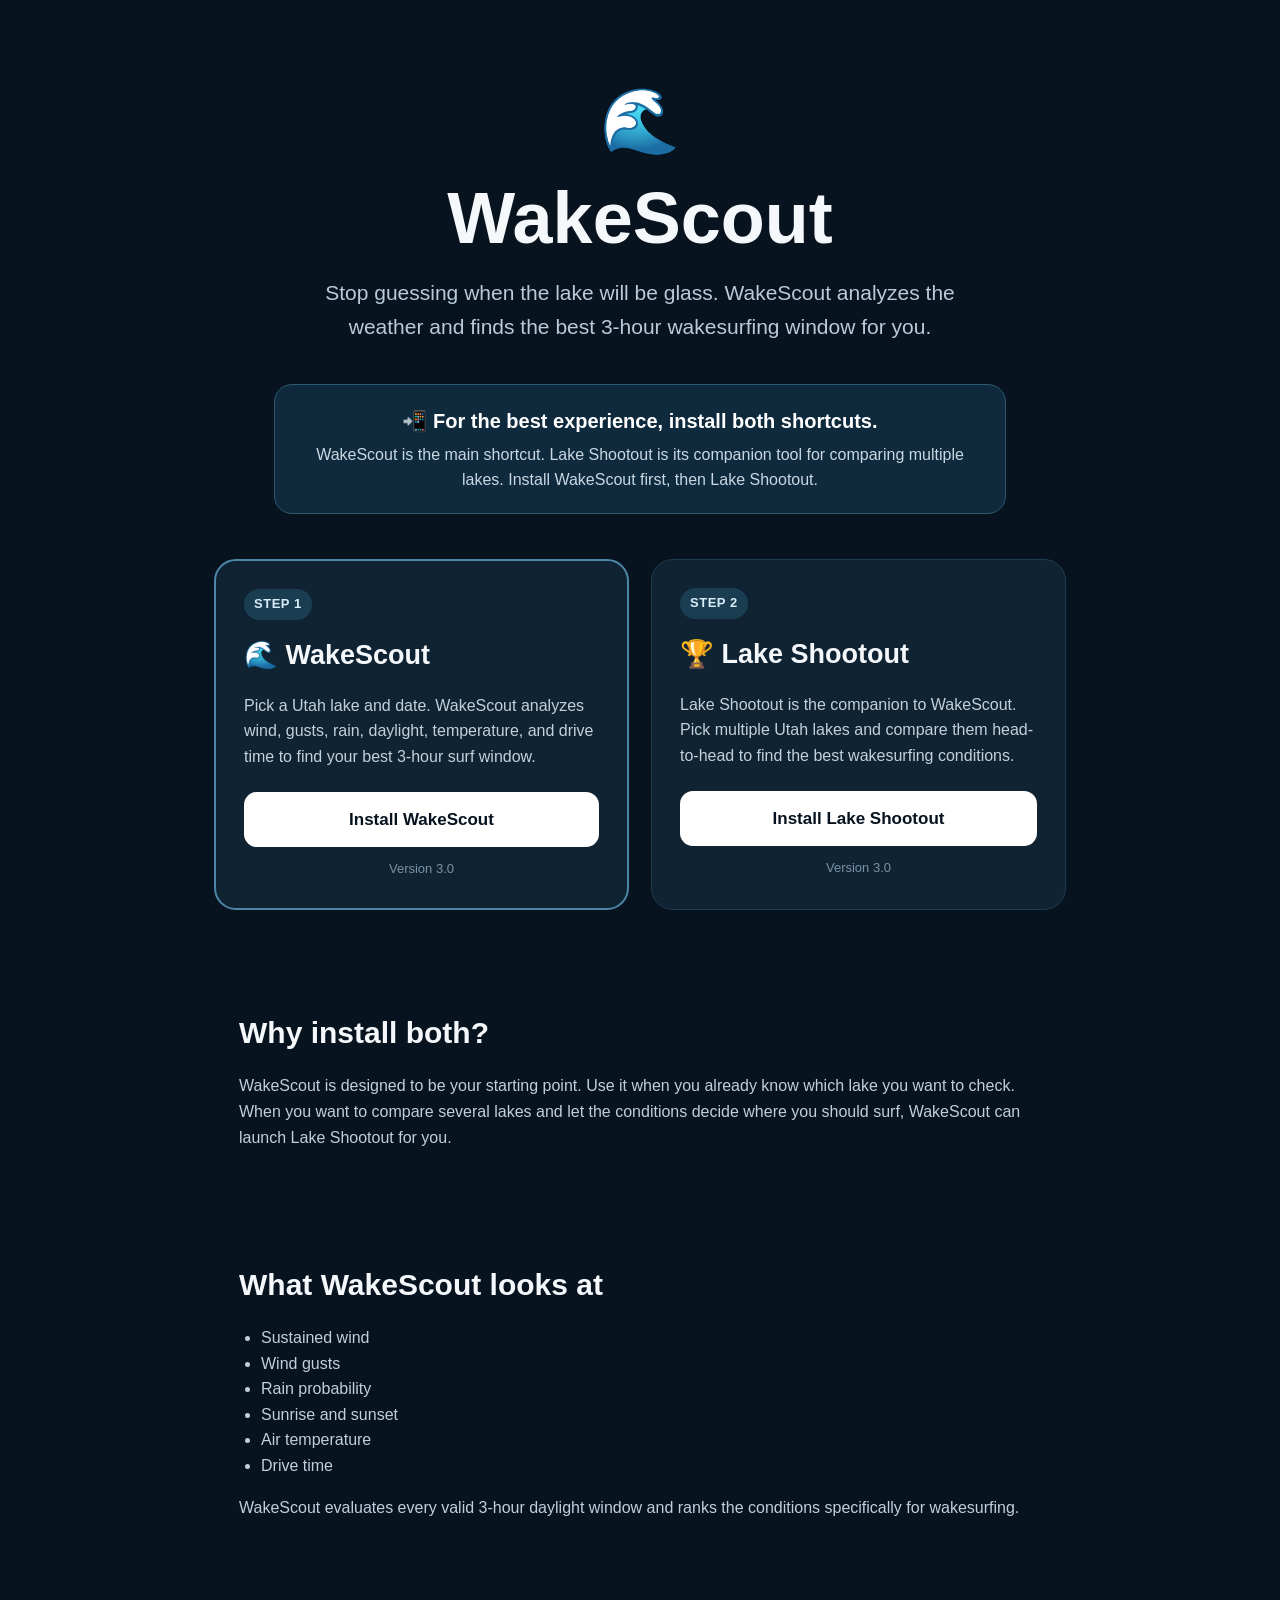
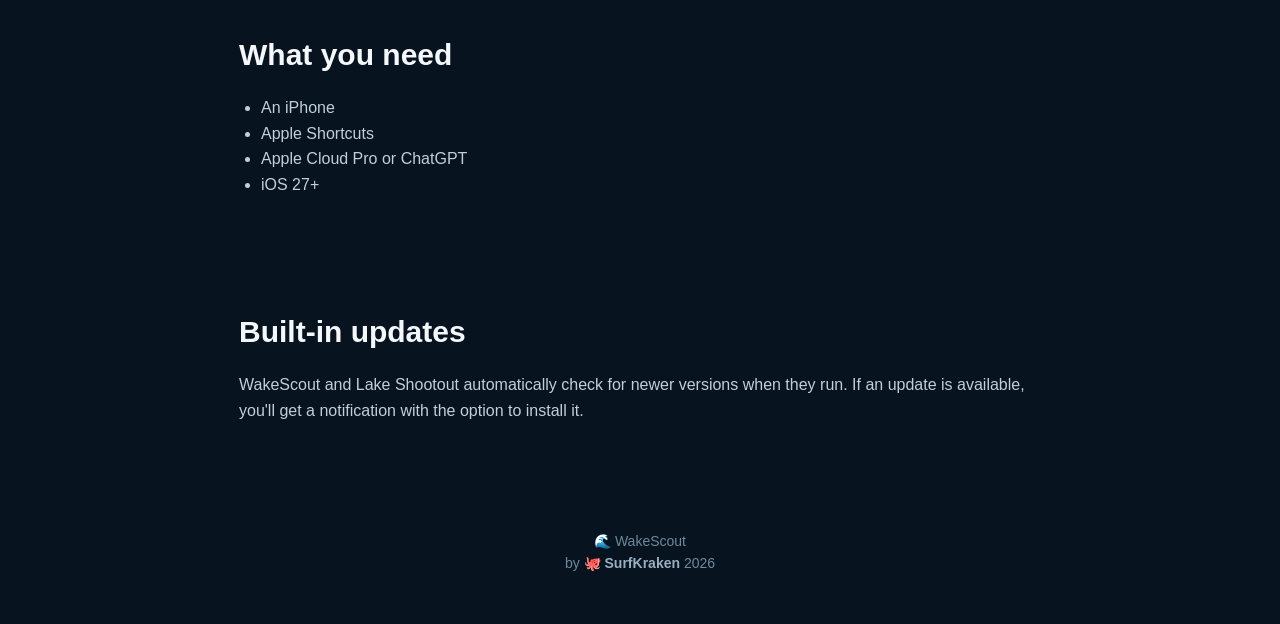
==== index.html @ 37dde848 "Update index.html" ====
<!DOCTYPE html>
<html lang="en">
<head>
  <meta charset="UTF-8">
  <meta name="viewport" content="width=device-width, initial-scale=1.0">

  <title>WakeScout</title>

  <meta
    name="description"
    content="WakeScout helps wakesurfers find the best 3-hour surf window using wind, gusts, rain, daylight, temperature, and drive time."
  >

  <style>
    * {
      box-sizing: border-box;
    }

    body {
      margin: 0;
      font-family: -apple-system, BlinkMacSystemFont, "Segoe UI", sans-serif;
      background: #07131f;
      color: #f5f8fb;
      line-height: 1.6;
    }

    .hero {
      max-width: 900px;
      margin: 0 auto;
      padding: 70px 24px 30px;
      text-align: center;
    }

    .logo {
      font-size: 64px;
      margin-bottom: 10px;
    }

    h1 {
      margin: 0;
      font-size: clamp(42px, 8vw, 72px);
      line-height: 1;
    }

    .tagline {
      max-width: 680px;
      margin: 22px auto 0;
      font-size: 21px;
      color: #b9cad8;
    }

    .install-note {
      max-width: 780px;
      margin: 10px auto 35px;
      padding: 0 24px;
    }

    .install-note-inner {
      background: #102a3d;
      border: 1px solid #2f5872;
      border-radius: 18px;
      padding: 20px 22px;
      text-align: center;
    }

    .install-note strong {
      display: block;
      font-size: 20px;
      margin-bottom: 5px;
      color: #ffffff;
    }

    .install-note p {
      margin: 0;
      color: #c7d8e3;
    }

    .cards {
      max-width: 900px;
      margin: 0 auto;
      padding: 10px 24px 60px;
      display: grid;
      grid-template-columns: repeat(auto-fit, minmax(280px, 1fr));
      gap: 22px;
    }

    .card {
      position: relative;
      background: #102333;
      border: 1px solid #203d50;
      border-radius: 22px;
      padding: 28px;
    }

    .card.primary {
      border: 2px solid #4d87a8;
    }

    .step-label {
      display: inline-block;
      margin-bottom: 14px;
      padding: 5px 10px;
      border-radius: 999px;
      background: #1b3d52;
      color: #d8edf8;
      font-size: 13px;
      font-weight: 700;
      text-transform: uppercase;
      letter-spacing: 0.04em;
    }

    .card h2 {
      margin-top: 0;
      margin-bottom: 8px;
      font-size: 27px;
    }

    .card p {
      color: #c2d1dc;
      margin-bottom: 22px;
    }

    .button {
      display: block;
      text-decoration: none;
      text-align: center;
      background: #ffffff;
      color: #07131f;
      padding: 14px 18px;
      border-radius: 13px;
      font-weight: 700;
      font-size: 17px;
    }

    .version {
      text-align: center;
      margin-top: 12px;
      font-size: 13px;
      color: #7893a6;
    }

    .section {
      max-width: 850px;
      margin: 0 auto;
      padding: 15px 24px 55px;
    }

    .section h2 {
      font-size: 30px;
      margin-bottom: 15px;
    }

    .section p,
    .section li {
      color: #bfd0dc;
    }

    ul {
      padding-left: 22px;
    }

    footer {
      text-align: center;
      padding: 35px 20px 50px;
      color: #6f899b;
      font-size: 14px;
    }

    .kraken {
      font-weight: 600;
      color: #98afbf;
    }
  </style>
</head>

<body>

  <section class="hero">
    <div class="logo">🌊</div>

    <h1>WakeScout</h1>

    <p class="tagline">
      Stop guessing when the lake will be glass.
      WakeScout analyzes the weather and finds the best 3-hour wakesurfing window for you.
    </p>
  </section>

  <section class="install-note">
    <div class="install-note-inner">
      <strong>📲 For the best experience, install both shortcuts.</strong>

      <p>
        WakeScout is the main shortcut. Lake Shootout is its companion tool for comparing
        multiple lakes. Install WakeScout first, then Lake Shootout.
      </p>
    </div>
  </section>

  <section class="cards">

    <div class="card primary">
      <div class="step-label">Step 1</div>

      <h2>🌊 WakeScout</h2>

      <p>
        Pick a Utah lake and date. WakeScout analyzes wind, gusts, rain,
        daylight, temperature, and drive time to find your best 3-hour surf window.
      </p>

      <a
        class="button"
        href="https://www.icloud.com/shortcuts/2978fa9802624c05983f38a8263e23a9"
      >
        Install WakeScout
      </a>

      <div class="version">Version 3.0</div>
    </div>

    <div class="card">
      <div class="step-label">Step 2</div>

      <h2>🏆 Lake Shootout</h2>

      <p>
        Lake Shootout is the companion to WakeScout. Pick multiple Utah lakes
        and compare them head-to-head to find the best wakesurfing conditions.
      </p>

      <a
        class="button"
        href="https://www.icloud.com/shortcuts/82d06b49fa3d4ee484ef65d55ad6bab2"
      >
        Install Lake Shootout
      </a>

      <div class="version">Version 3.0</div>
    </div>

  </section>

  <section class="section">
    <h2>Why install both?</h2>

    <p>
      WakeScout is designed to be your starting point. Use it when you already know
      which lake you want to check. When you want to compare several lakes and let the
      conditions decide where you should surf, WakeScout can launch Lake Shootout for you.
    </p>
  </section>

  <section class="section">
    <h2>What WakeScout looks at</h2>

    <ul>
      <li>Sustained wind</li>
      <li>Wind gusts</li>
      <li>Rain probability</li>
      <li>Sunrise and sunset</li>
      <li>Air temperature</li>
      <li>Drive time</li>
    </ul>

    <p>
      WakeScout evaluates every valid 3-hour daylight window and ranks the conditions
      specifically for wakesurfing.
    </p>
  </section>

  <section class="section">
    <h2>What you need</h2>

    <ul>
      <li>An iPhone</li>
      <li>Apple Shortcuts</li>
      <li>Apple Cloud Pro or ChatGPT</li>
      <li>iOS 27+</li>
    </ul>
  </section>

  <section class="section">
    <h2>Built-in updates</h2>

    <p>
      WakeScout and Lake Shootout automatically check for newer versions when they run.
      If an update is available, you'll get a notification with the option to install it.
    </p>
  </section>

  <footer>
    🌊 WakeScout<br>
    by <span class="kraken">🐙 SurfKraken</span>
    2026
  </footer>

</body>
</html>
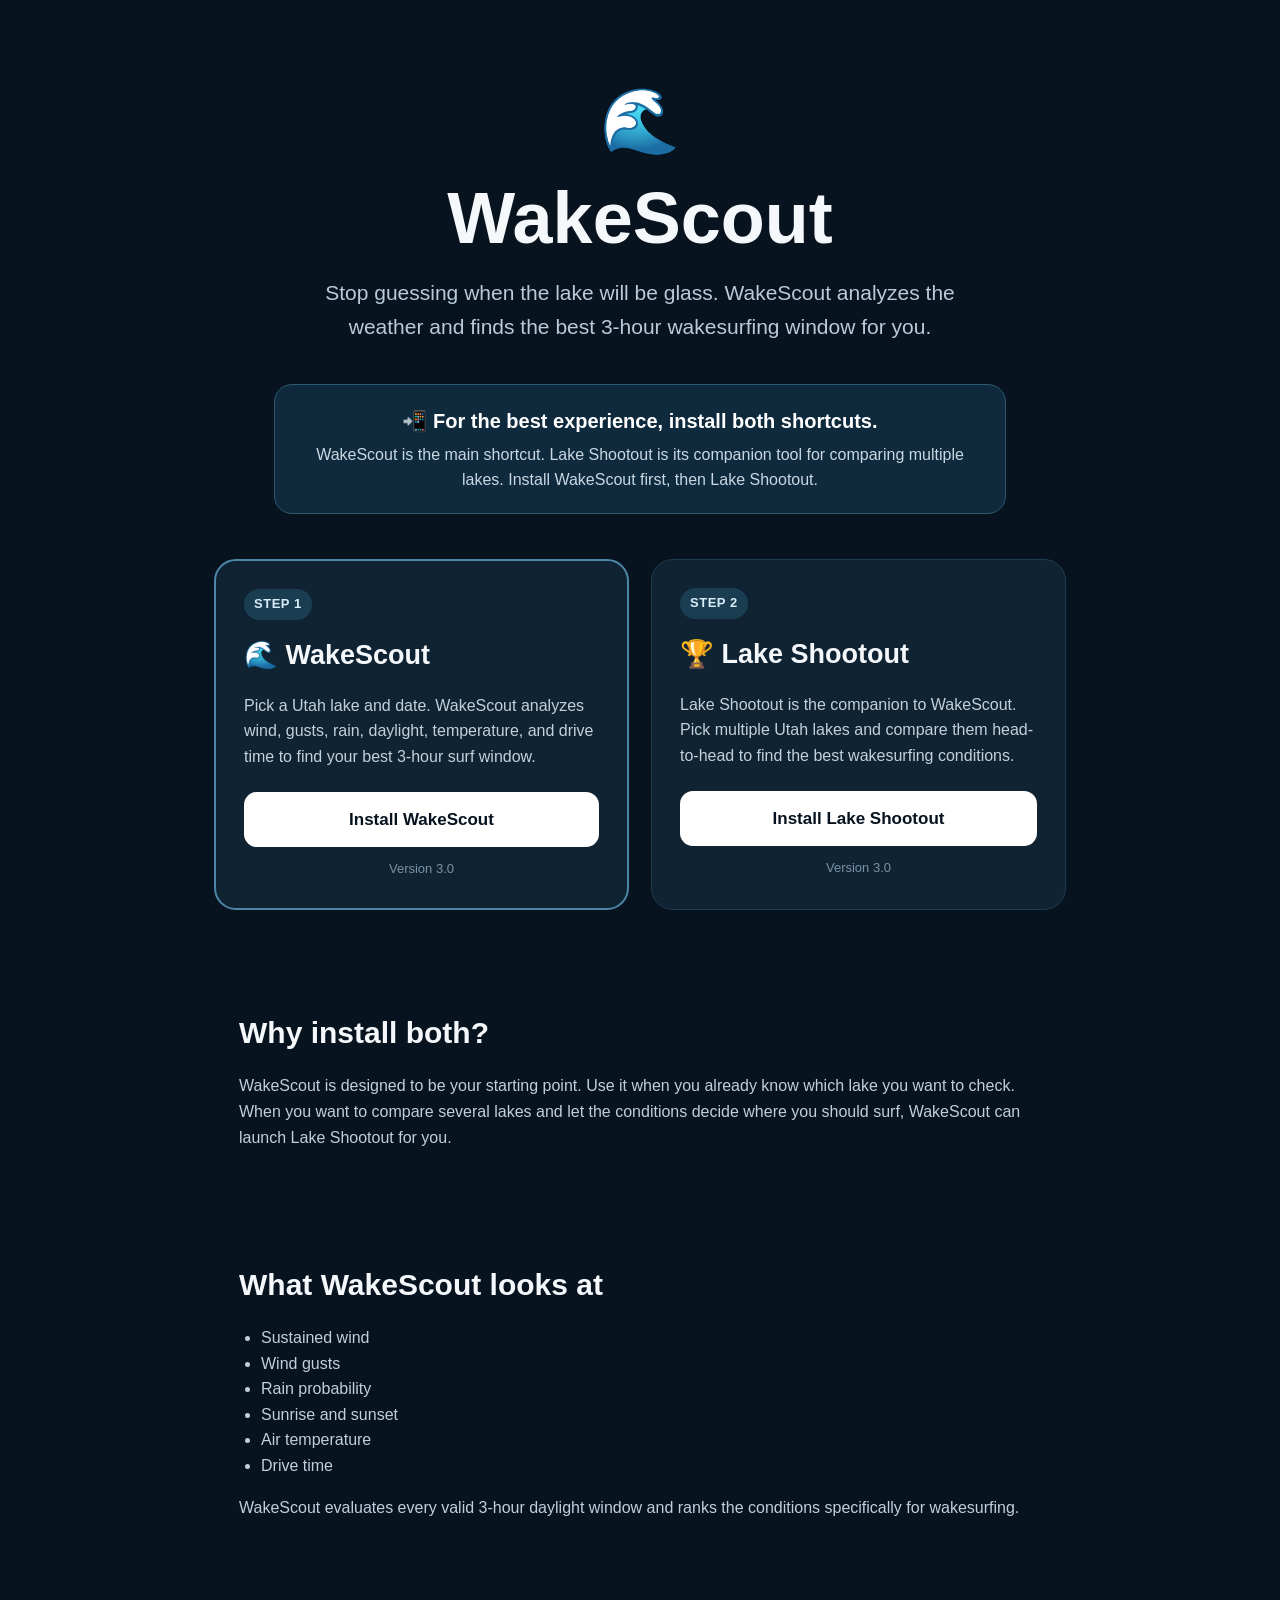
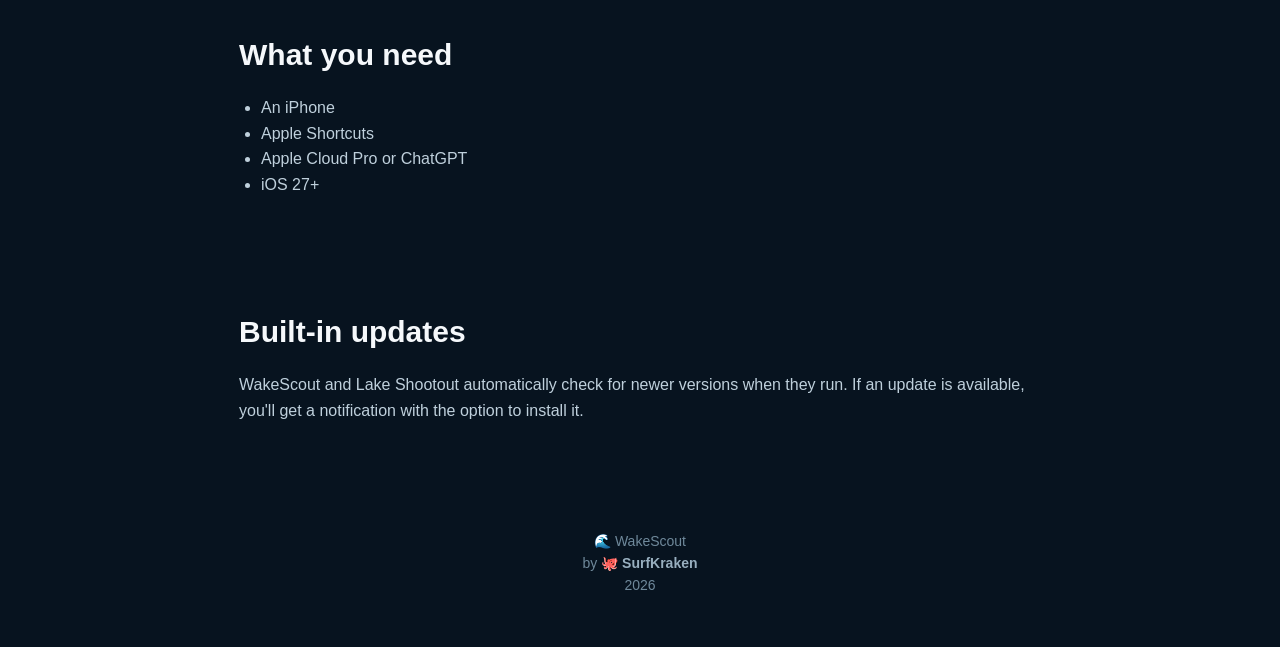
==== commit 4d2b8c72: "Update index.html" ====
--- a/index.html
+++ b/index.html
@@ -291,7 +291,7 @@
 
   <footer>
     🌊 WakeScout<br>
-    by <span class="kraken">🐙 SurfKraken</span>
+    by <span class="kraken">🐙 SurfKraken</span><br>
     2026
   </footer>
 
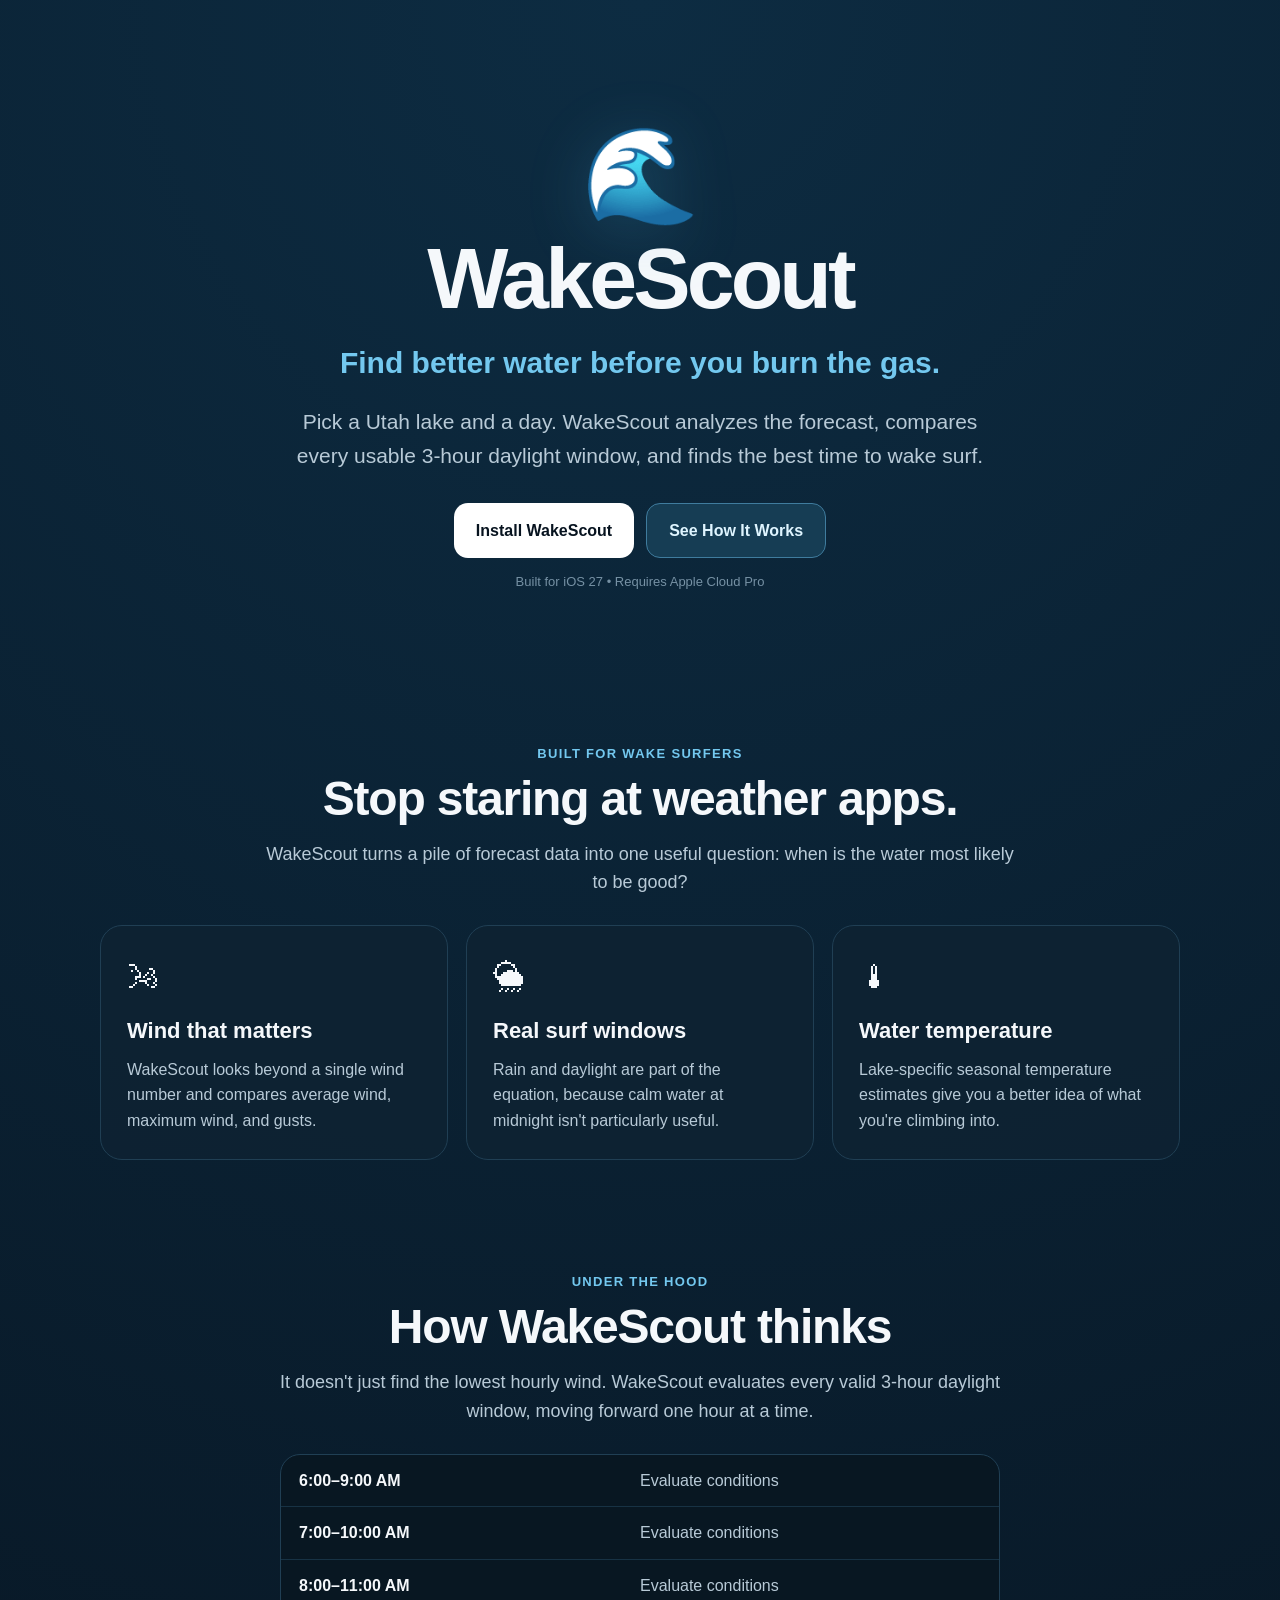
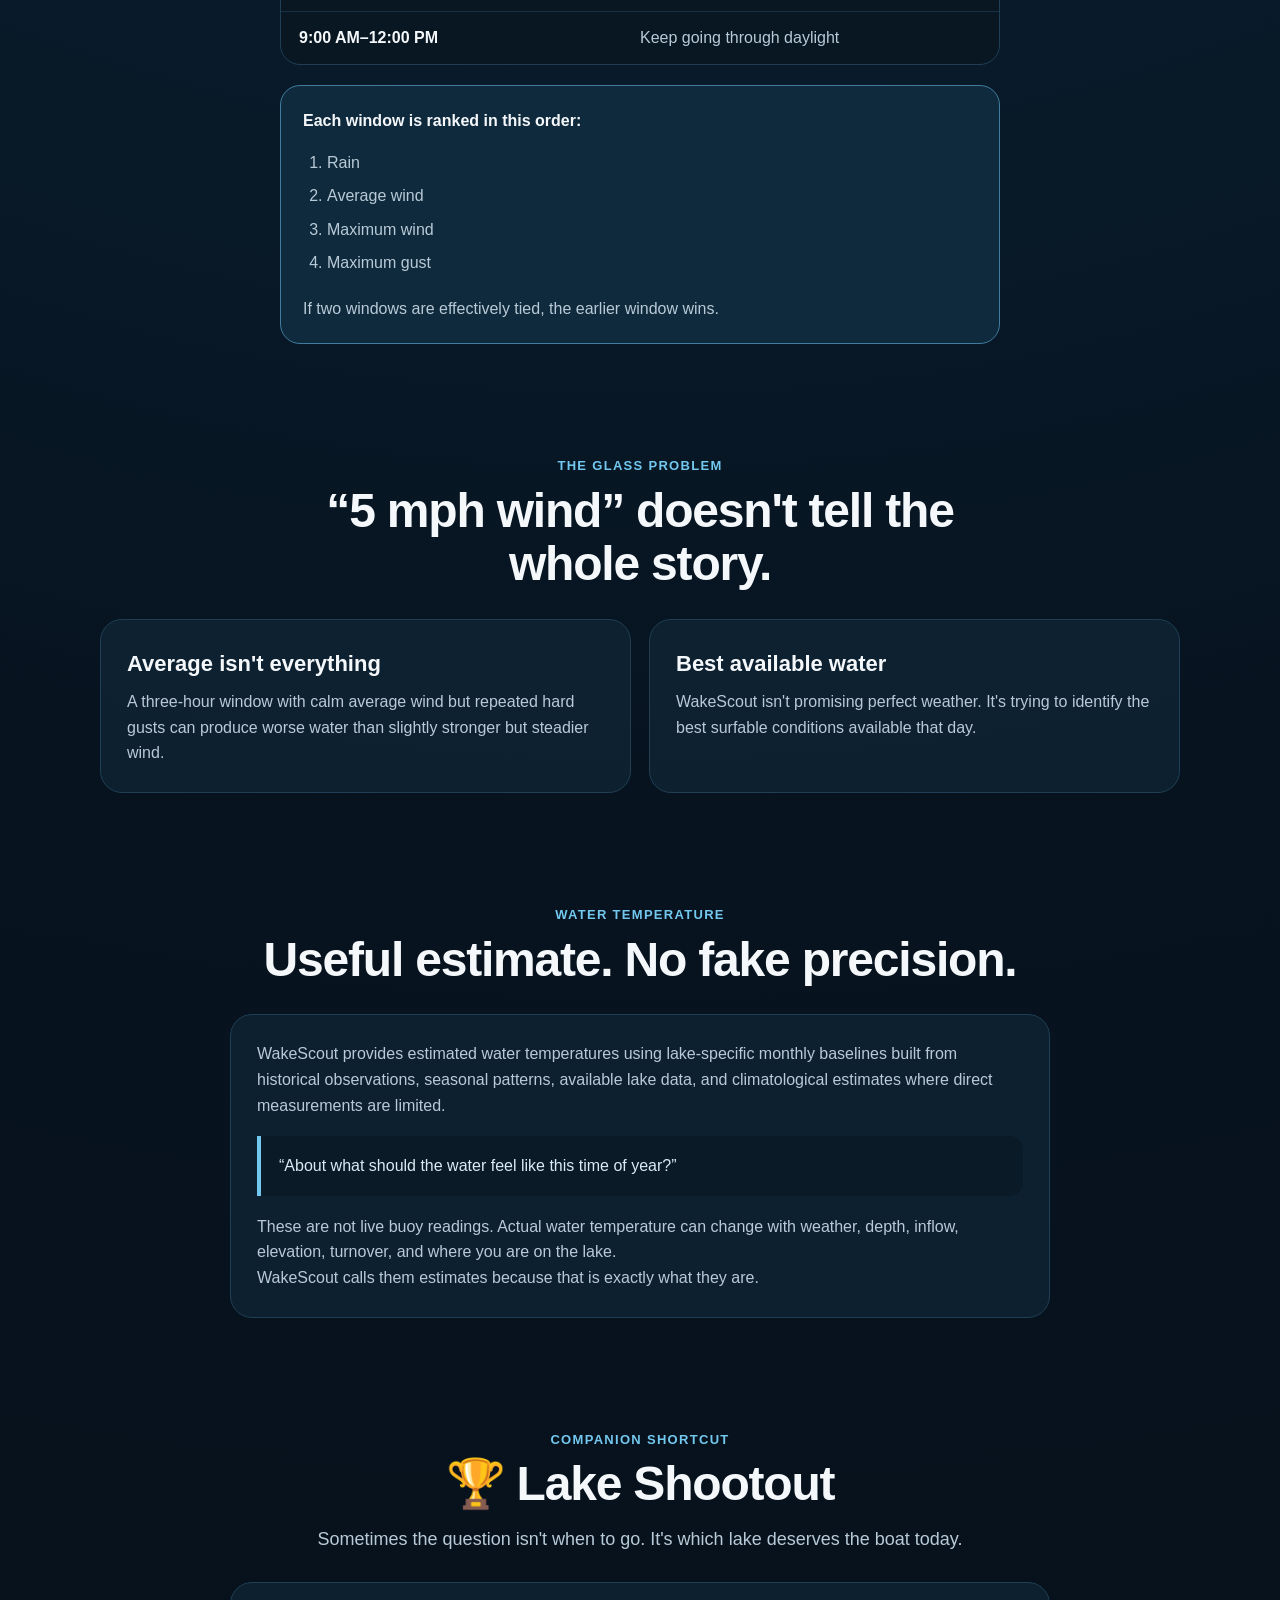
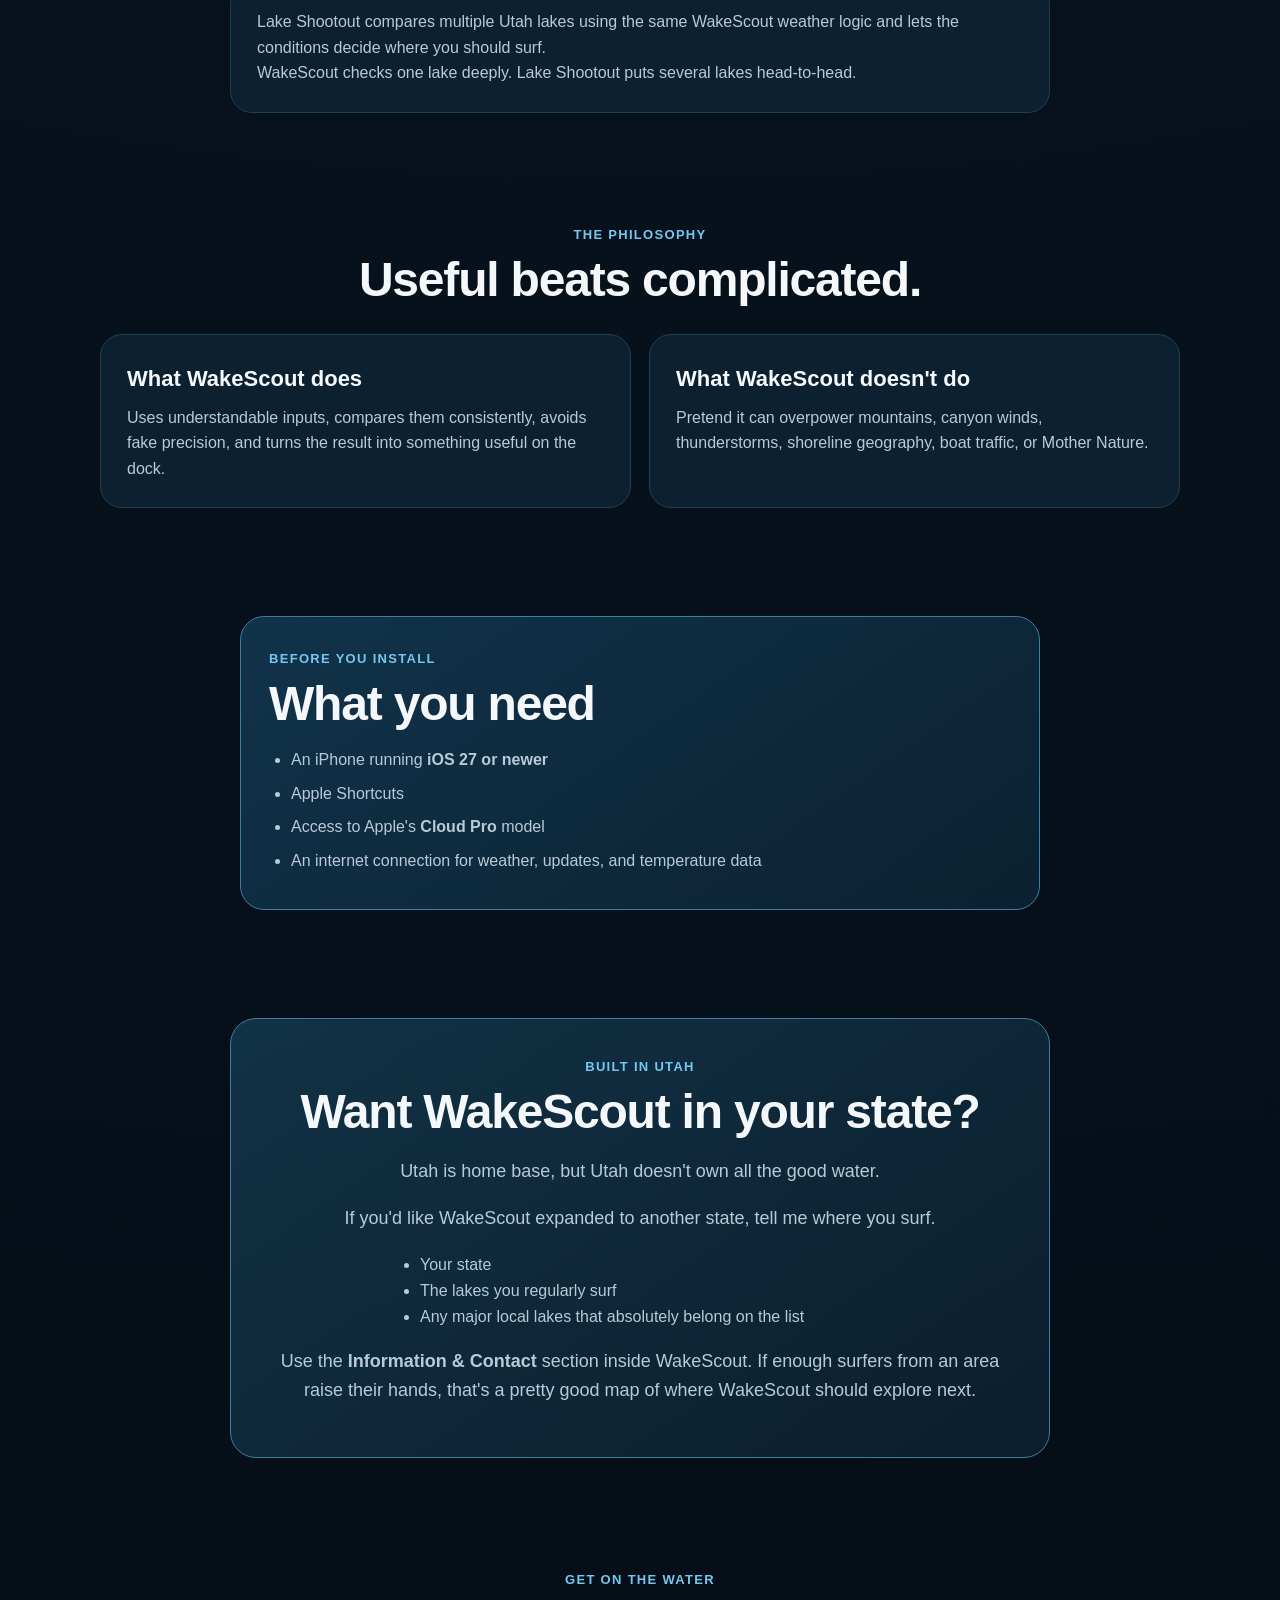
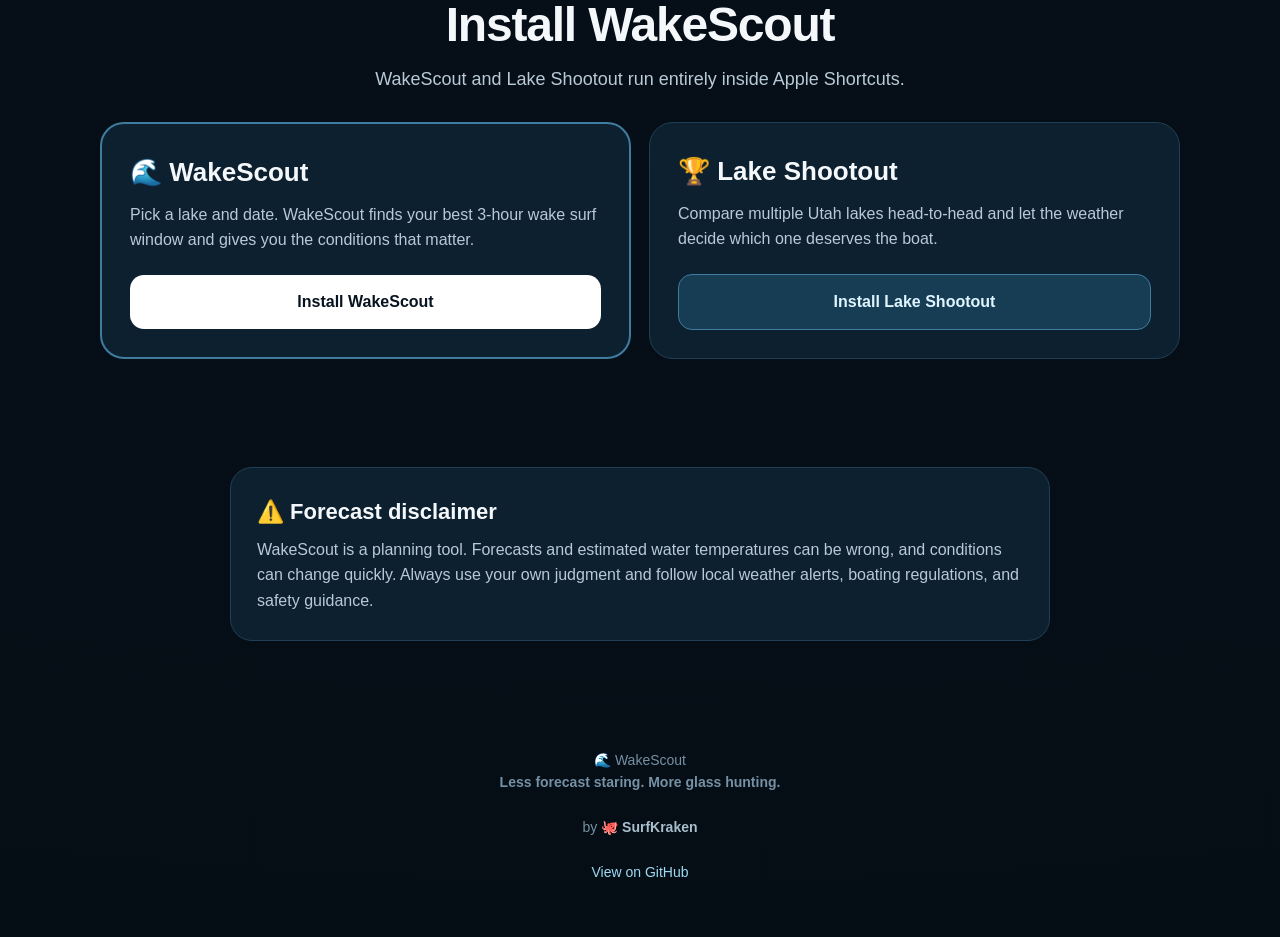
==== commit 3abfe817: "Update index.html" ====
--- a/index.html
+++ b/index.html
@@ -4,296 +4,1062 @@
   <meta charset="UTF-8">
   <meta name="viewport" content="width=device-width, initial-scale=1.0">
 
-  <title>WakeScout</title>
+  <title>WakeScout | Find Better Water</title>
 
   <meta
     name="description"
-    content="WakeScout helps wakesurfers find the best 3-hour surf window using wind, gusts, rain, daylight, temperature, and drive time."
+    content="WakeScout analyzes wind, gusts, rain, daylight, and estimated water temperature to help wake surfers find the best 3-hour surf window at Utah lakes."
   >
 
+  <meta name="theme-color" content="#07131f">
+
   <style>
+    :root {
+      --bg: #07131f;
+      --panel: #0d2030;
+      --panel-soft: #102a3d;
+      --border: #203f54;
+      --border-bright: #3f7c9e;
+      --text: #f5f8fb;
+      --muted: #b8cad7;
+      --dim: #7691a4;
+      --accent: #73c8ef;
+      --accent-soft: #163d54;
+      --button-text: #07131f;
+      --max: 1080px;
+    }
+
     * {
       box-sizing: border-box;
+    }
+
+    html {
+      scroll-behavior: smooth;
     }
 
     body {
       margin: 0;
       font-family: -apple-system, BlinkMacSystemFont, "Segoe UI", sans-serif;
-      background: #07131f;
-      color: #f5f8fb;
+      background:
+        radial-gradient(circle at top, #0d2c42 0%, #07131f 42%, #050d15 100%);
+      color: var(--text);
       line-height: 1.6;
     }
 
+    a {
+      color: inherit;
+    }
+
+    .wrap {
+      width: min(var(--max), calc(100% - 36px));
+      margin: 0 auto;
+    }
+
     .hero {
-      max-width: 900px;
+      min-height: 78vh;
+      display: flex;
+      align-items: center;
+      text-align: center;
+      padding: 64px 0 44px;
+    }
+
+    .hero-inner {
+      width: 100%;
+      max-width: 820px;
       margin: 0 auto;
-      padding: 70px 24px 30px;
-      text-align: center;
-    }
-
-    .logo {
-      font-size: 64px;
-      margin-bottom: 10px;
+    }
+
+    .wave {
+      font-size: clamp(58px, 15vw, 94px);
+      line-height: 1;
+      margin-bottom: 14px;
+      filter: drop-shadow(0 10px 30px rgba(74, 174, 220, 0.2));
     }
 
     h1 {
       margin: 0;
-      font-size: clamp(42px, 8vw, 72px);
-      line-height: 1;
-    }
-
-    .tagline {
-      max-width: 680px;
-      margin: 22px auto 0;
-      font-size: 21px;
-      color: #b9cad8;
-    }
-
-    .install-note {
-      max-width: 780px;
-      margin: 10px auto 35px;
-      padding: 0 24px;
-    }
-
-    .install-note-inner {
-      background: #102a3d;
-      border: 1px solid #2f5872;
-      border-radius: 18px;
-      padding: 20px 22px;
+      font-size: clamp(48px, 13vw, 86px);
+      line-height: 0.96;
+      letter-spacing: -0.045em;
+    }
+
+    .hero-kicker {
+      margin: 20px auto 0;
+      font-size: clamp(21px, 5vw, 30px);
+      font-weight: 700;
+      color: var(--accent);
+    }
+
+    .hero-copy {
+      max-width: 720px;
+      margin: 18px auto 0;
+      color: var(--muted);
+      font-size: clamp(17px, 4.5vw, 21px);
+    }
+
+    .hero-actions {
+      display: flex;
+      flex-wrap: wrap;
+      justify-content: center;
+      gap: 12px;
+      margin-top: 30px;
+    }
+
+    .button {
+      display: inline-flex;
+      align-items: center;
+      justify-content: center;
+      min-height: 52px;
+      padding: 14px 22px;
+      border-radius: 14px;
+      text-decoration: none;
+      font-weight: 800;
+      font-size: 16px;
+      transition: transform 0.15s ease, opacity 0.15s ease;
+    }
+
+    .button:active {
+      transform: scale(0.98);
+    }
+
+    .button-primary {
+      background: #ffffff;
+      color: var(--button-text);
+    }
+
+    .button-secondary {
+      background: var(--accent-soft);
+      border: 1px solid var(--border-bright);
+      color: #dff5ff;
+    }
+
+    .micro {
+      margin-top: 14px;
+      font-size: 13px;
+      color: var(--dim);
+    }
+
+    .section {
+      padding: 38px 0 70px;
+    }
+
+    .section-heading {
+      max-width: 760px;
+      margin: 0 auto 28px;
       text-align: center;
     }
 
-    .install-note strong {
-      display: block;
-      font-size: 20px;
-      margin-bottom: 5px;
-      color: #ffffff;
-    }
-
-    .install-note p {
+    .eyebrow {
+      display: inline-block;
+      margin-bottom: 8px;
+      color: var(--accent);
+      font-size: 13px;
+      font-weight: 800;
+      letter-spacing: 0.1em;
+      text-transform: uppercase;
+    }
+
+    h2 {
       margin: 0;
-      color: #c7d8e3;
-    }
-
-    .cards {
-      max-width: 900px;
+      font-size: clamp(30px, 8vw, 48px);
+      line-height: 1.1;
+      letter-spacing: -0.025em;
+    }
+
+    .section-heading p {
+      margin: 14px auto 0;
+      color: var(--muted);
+      font-size: 18px;
+    }
+
+    .grid {
+      display: grid;
+      gap: 18px;
+    }
+
+    .grid-3 {
+      grid-template-columns: repeat(3, 1fr);
+    }
+
+    .grid-2 {
+      grid-template-columns: repeat(2, 1fr);
+    }
+
+    .card {
+      background: rgba(14, 34, 50, 0.92);
+      border: 1px solid var(--border);
+      border-radius: 22px;
+      padding: 26px;
+    }
+
+    .card-icon {
+      font-size: 32px;
+      margin-bottom: 10px;
+    }
+
+    .card h3 {
+      margin: 0 0 8px;
+      font-size: 22px;
+    }
+
+    .card p {
+      margin: 0;
+      color: var(--muted);
+    }
+
+    .window-example {
+      max-width: 720px;
+      margin: 26px auto 0;
+      background: #081722;
+      border: 1px solid var(--border);
+      border-radius: 20px;
+      overflow: hidden;
+    }
+
+    .window-row {
+      display: grid;
+      grid-template-columns: 1fr 1fr;
+      padding: 13px 18px;
+      border-bottom: 1px solid #173244;
+      color: var(--muted);
+    }
+
+    .window-row:last-child {
+      border-bottom: 0;
+    }
+
+    .window-row strong {
+      color: var(--text);
+    }
+
+    .ranking {
+      max-width: 720px;
+      margin: 20px auto 0;
+      padding: 22px;
+      background: var(--panel-soft);
+      border: 1px solid var(--border-bright);
+      border-radius: 20px;
+    }
+
+    .ranking-title {
+      margin-bottom: 12px;
+      font-weight: 800;
+    }
+
+    .rank-list {
+      margin: 0;
+      padding-left: 24px;
+      color: var(--muted);
+    }
+
+    .rank-list li {
+      padding: 4px 0;
+    }
+
+    .quote {
+      margin: 18px 0;
+      padding: 17px 18px;
+      border-left: 4px solid var(--accent);
+      background: #0a1a27;
+      border-radius: 0 14px 14px 0;
+      color: #dceaf3;
+    }
+
+    .requirements {
+      max-width: 800px;
       margin: 0 auto;
-      padding: 10px 24px 60px;
+      background: linear-gradient(145deg, #11334a, #0b2131);
+      border: 1px solid var(--border-bright);
+      border-radius: 24px;
+      padding: 28px;
+    }
+
+    .requirements ul {
+      margin: 16px 0 0;
+      padding-left: 22px;
+      color: var(--muted);
+    }
+
+    .requirements li {
+      margin: 8px 0;
+    }
+
+    .install-grid {
       display: grid;
-      grid-template-columns: repeat(auto-fit, minmax(280px, 1fr));
-      gap: 22px;
-    }
-
-    .card {
-      position: relative;
-      background: #102333;
-      border: 1px solid #203d50;
-      border-radius: 22px;
+      grid-template-columns: repeat(2, 1fr);
+      gap: 18px;
+    }
+
+    .install-card {
+      display: flex;
+      flex-direction: column;
+      background: var(--panel);
+      border: 1px solid var(--border);
+      border-radius: 24px;
       padding: 28px;
     }
 
-    .card.primary {
-      border: 2px solid #4d87a8;
-    }
-
-    .step-label {
-      display: inline-block;
-      margin-bottom: 14px;
-      padding: 5px 10px;
-      border-radius: 999px;
-      background: #1b3d52;
-      color: #d8edf8;
-      font-size: 13px;
+    .install-card.primary {
+      border: 2px solid var(--border-bright);
+    }
+
+    .install-card h3 {
+      margin: 0 0 8px;
+      font-size: 26px;
+    }
+
+    .install-card p {
+      flex: 1;
+      margin: 0 0 22px;
+      color: var(--muted);
+    }
+
+    .state-callout {
+      max-width: 820px;
+      margin: 0 auto;
+      padding: 34px 28px;
+      text-align: center;
+      background:
+        linear-gradient(145deg, rgba(27, 78, 105, 0.55), rgba(11, 31, 46, 0.95));
+      border: 1px solid var(--border-bright);
+      border-radius: 26px;
+    }
+
+    .state-callout p {
+      color: var(--muted);
+      font-size: 18px;
+    }
+
+    .state-list {
+      margin: 20px auto 0;
+      max-width: 520px;
+      text-align: left;
+      color: var(--muted);
+    }
+
+    footer {
+      padding: 38px 20px 54px;
+      text-align: center;
+      color: var(--dim);
+      font-size: 14px;
+    }
+
+    footer a {
+      color: #9edbf4;
+      text-decoration: none;
+    }
+
+    .kraken {
+      color: #a9bfcd;
       font-weight: 700;
-      text-transform: uppercase;
-      letter-spacing: 0.04em;
-    }
-
-    .card h2 {
-      margin-top: 0;
-      margin-bottom: 8px;
-      font-size: 27px;
-    }
-
-    .card p {
-      color: #c2d1dc;
-      margin-bottom: 22px;
-    }
-
-    .button {
-      display: block;
-      text-decoration: none;
-      text-align: center;
-      background: #ffffff;
-      color: #07131f;
-      padding: 14px 18px;
-      border-radius: 13px;
-      font-weight: 700;
-      font-size: 17px;
-    }
-
-    .version {
-      text-align: center;
-      margin-top: 12px;
-      font-size: 13px;
-      color: #7893a6;
-    }
-
-    .section {
-      max-width: 850px;
-      margin: 0 auto;
-      padding: 15px 24px 55px;
-    }
-
-    .section h2 {
-      font-size: 30px;
-      margin-bottom: 15px;
-    }
-
-    .section p,
-    .section li {
-      color: #bfd0dc;
-    }
-
-    ul {
-      padding-left: 22px;
-    }
-
-    footer {
-      text-align: center;
-      padding: 35px 20px 50px;
-      color: #6f899b;
-      font-size: 14px;
-    }
-
-    .kraken {
-      font-weight: 600;
-      color: #98afbf;
+    }
+
+    @media (max-width: 760px) {
+      .hero {
+        min-height: auto;
+        padding-top: 50px;
+      }
+
+      .hero-actions {
+        flex-direction: column;
+      }
+
+      .button {
+        width: 100%;
+      }
+
+      .grid-3,
+      .grid-2,
+      .install-grid {
+        grid-template-columns: 1fr;
+      }
+
+      .section {
+        padding: 30px 0 54px;
+      }
+
+      .card,
+      .install-card,
+      .requirements {
+        padding: 22px;
+      }
+
+      .window-row {
+        grid-template-columns: 1fr;
+        gap: 3px;
+      }
     }
   </style>
 </head>
 
 <body>
 
-  <section class="hero">
-    <div class="logo">🌊</div>
-
-    <h1>WakeScout</h1>
-
-    <p class="tagline">
-      Stop guessing when the lake will be glass.
-      WakeScout analyzes the weather and finds the best 3-hour wakesurfing window for you.
-    </p>
-  </section>
-
-  <section class="install-note">
-    <div class="install-note-inner">
-      <strong>📲 For the best experience, install both shortcuts.</strong>
-
-      <p>
-        WakeScout is the main shortcut. Lake Shootout is its companion tool for comparing
-        multiple lakes. Install WakeScout first, then Lake Shootout.
+  <header class="hero">
+    <div class="wrap hero-inner">
+
+      <div class="wave">🌊</div>
+
+      <h1>WakeScout</h1>
+
+      <div class="hero-kicker">
+        Find better water before you burn the gas.
+      </div>
+
+      <p class="hero-copy">
+        Pick a Utah lake and a day. WakeScout analyzes the forecast,
+        compares every usable 3-hour daylight window, and finds the
+        best time to wake surf.
       </p>
+
+      <div class="hero-actions">
+
+        <a
+          id="hero-install"
+          class="button button-primary"
+          href="#"
+        >
+          Install WakeScout
+        </a>
+
+        <a
+          class="button button-secondary"
+          href="#how-it-works"
+        >
+          See How It Works
+        </a>
+
+      </div>
+
+      <div class="micro">
+        Built for iOS 27 • Requires Apple Cloud Pro
+      </div>
+
+    </div>
+  </header>
+
+
+  <section class="section">
+    <div class="wrap">
+
+      <div class="section-heading">
+
+        <span class="eyebrow">
+          Built for wake surfers
+        </span>
+
+        <h2>
+          Stop staring at weather apps.
+        </h2>
+
+        <p>
+          WakeScout turns a pile of forecast data into one useful question:
+          when is the water most likely to be good?
+        </p>
+
+      </div>
+
+      <div class="grid grid-3">
+
+        <div class="card">
+
+          <div class="card-icon">
+            🌬
+          </div>
+
+          <h3>
+            Wind that matters
+          </h3>
+
+          <p>
+            WakeScout looks beyond a single wind number and compares average wind,
+            maximum wind, and gusts.
+          </p>
+
+        </div>
+
+        <div class="card">
+
+          <div class="card-icon">
+            🌦
+          </div>
+
+          <h3>
+            Real surf windows
+          </h3>
+
+          <p>
+            Rain and daylight are part of the equation, because calm water at
+            midnight isn't particularly useful.
+          </p>
+
+        </div>
+
+        <div class="card">
+
+          <div class="card-icon">
+            🌡
+          </div>
+
+          <h3>
+            Water temperature
+          </h3>
+
+          <p>
+            Lake-specific seasonal temperature estimates give you a better idea
+            of what you're climbing into.
+          </p>
+
+        </div>
+
+      </div>
+
     </div>
   </section>
 
-  <section class="cards">
-
-    <div class="card primary">
-      <div class="step-label">Step 1</div>
-
-      <h2>🌊 WakeScout</h2>
-
-      <p>
-        Pick a Utah lake and date. WakeScout analyzes wind, gusts, rain,
-        daylight, temperature, and drive time to find your best 3-hour surf window.
-      </p>
-
-      <a
-        class="button"
-        href="https://www.icloud.com/shortcuts/2978fa9802624c05983f38a8263e23a9"
+
+  <section
+    id="how-it-works"
+    class="section"
+  >
+    <div class="wrap">
+
+      <div class="section-heading">
+
+        <span class="eyebrow">
+          Under the hood
+        </span>
+
+        <h2>
+          How WakeScout thinks
+        </h2>
+
+        <p>
+          It doesn't just find the lowest hourly wind.
+          WakeScout evaluates every valid 3-hour daylight window,
+          moving forward one hour at a time.
+        </p>
+
+      </div>
+
+      <div class="window-example">
+
+        <div class="window-row">
+          <strong>6:00–9:00 AM</strong>
+          <span>Evaluate conditions</span>
+        </div>
+
+        <div class="window-row">
+          <strong>7:00–10:00 AM</strong>
+          <span>Evaluate conditions</span>
+        </div>
+
+        <div class="window-row">
+          <strong>8:00–11:00 AM</strong>
+          <span>Evaluate conditions</span>
+        </div>
+
+        <div class="window-row">
+          <strong>9:00 AM–12:00 PM</strong>
+          <span>Keep going through daylight</span>
+        </div>
+
+      </div>
+
+      <div class="ranking">
+
+        <div class="ranking-title">
+          Each window is ranked in this order:
+        </div>
+
+        <ol class="rank-list">
+          <li>Rain</li>
+          <li>Average wind</li>
+          <li>Maximum wind</li>
+          <li>Maximum gust</li>
+        </ol>
+
+        <p style="margin-bottom:0;color:#b8cad7;">
+          If two windows are effectively tied, the earlier window wins.
+        </p>
+
+      </div>
+
+    </div>
+  </section>
+
+
+  <section class="section">
+    <div class="wrap">
+
+      <div class="section-heading">
+
+        <span class="eyebrow">
+          The glass problem
+        </span>
+
+        <h2>
+          “5 mph wind” doesn't tell the whole story.
+        </h2>
+
+      </div>
+
+      <div class="grid grid-2">
+
+        <div class="card">
+
+          <h3>
+            Average isn't everything
+          </h3>
+
+          <p>
+            A three-hour window with calm average wind but repeated hard gusts
+            can produce worse water than slightly stronger but steadier wind.
+          </p>
+
+        </div>
+
+        <div class="card">
+
+          <h3>
+            Best available water
+          </h3>
+
+          <p>
+            WakeScout isn't promising perfect weather. It's trying to identify
+            the best surfable conditions available that day.
+          </p>
+
+        </div>
+
+      </div>
+
+    </div>
+  </section>
+
+
+  <section class="section">
+    <div class="wrap">
+
+      <div class="section-heading">
+
+        <span class="eyebrow">
+          Water temperature
+        </span>
+
+        <h2>
+          Useful estimate. No fake precision.
+        </h2>
+
+      </div>
+
+      <div
+        class="card"
+        style="max-width:820px;margin:0 auto;"
       >
-        Install WakeScout
-      </a>
-
-      <div class="version">Version 3.0</div>
+
+        <p>
+          WakeScout provides estimated water temperatures using lake-specific
+          monthly baselines built from historical observations, seasonal patterns,
+          available lake data, and climatological estimates where direct
+          measurements are limited.
+        </p>
+
+        <div class="quote">
+          “About what should the water feel like this time of year?”
+        </div>
+
+        <p>
+          These are not live buoy readings. Actual water temperature can change
+          with weather, depth, inflow, elevation, turnover, and where you are on
+          the lake.
+        </p>
+
+        <p style="margin-bottom:0;">
+          WakeScout calls them estimates because that is exactly what they are.
+        </p>
+
+      </div>
+
     </div>
-
-    <div class="card">
-      <div class="step-label">Step 2</div>
-
-      <h2>🏆 Lake Shootout</h2>
-
-      <p>
-        Lake Shootout is the companion to WakeScout. Pick multiple Utah lakes
-        and compare them head-to-head to find the best wakesurfing conditions.
-      </p>
-
-      <a
-        class="button"
-        href="https://www.icloud.com/shortcuts/82d06b49fa3d4ee484ef65d55ad6bab2"
+  </section>
+
+
+  <section class="section">
+    <div class="wrap">
+
+      <div class="section-heading">
+
+        <span class="eyebrow">
+          Companion shortcut
+        </span>
+
+        <h2>
+          🏆 Lake Shootout
+        </h2>
+
+        <p>
+          Sometimes the question isn't when to go.
+          It's which lake deserves the boat today.
+        </p>
+
+      </div>
+
+      <div
+        class="card"
+        style="max-width:820px;margin:0 auto;"
       >
-        Install Lake Shootout
-      </a>
-
-      <div class="version">Version 3.0</div>
+
+        <p>
+          Lake Shootout compares multiple Utah lakes using the same WakeScout
+          weather logic and lets the conditions decide where you should surf.
+        </p>
+
+        <p style="margin-bottom:0;">
+          WakeScout checks one lake deeply. Lake Shootout puts several lakes
+          head-to-head.
+        </p>
+
+      </div>
+
     </div>
-
   </section>
 
+
   <section class="section">
-    <h2>Why install both?</h2>
-
-    <p>
-      WakeScout is designed to be your starting point. Use it when you already know
-      which lake you want to check. When you want to compare several lakes and let the
-      conditions decide where you should surf, WakeScout can launch Lake Shootout for you.
-    </p>
+    <div class="wrap">
+
+      <div class="section-heading">
+
+        <span class="eyebrow">
+          The philosophy
+        </span>
+
+        <h2>
+          Useful beats complicated.
+        </h2>
+
+      </div>
+
+      <div class="grid grid-2">
+
+        <div class="card">
+
+          <h3>
+            What WakeScout does
+          </h3>
+
+          <p>
+            Uses understandable inputs, compares them consistently,
+            avoids fake precision, and turns the result into something useful
+            on the dock.
+          </p>
+
+        </div>
+
+        <div class="card">
+
+          <h3>
+            What WakeScout doesn't do
+          </h3>
+
+          <p>
+            Pretend it can overpower mountains, canyon winds, thunderstorms,
+            shoreline geography, boat traffic, or Mother Nature.
+          </p>
+
+        </div>
+
+      </div>
+
+    </div>
   </section>
 
+
   <section class="section">
-    <h2>What WakeScout looks at</h2>
-
-    <ul>
-      <li>Sustained wind</li>
-      <li>Wind gusts</li>
-      <li>Rain probability</li>
-      <li>Sunrise and sunset</li>
-      <li>Air temperature</li>
-      <li>Drive time</li>
-    </ul>
-
-    <p>
-      WakeScout evaluates every valid 3-hour daylight window and ranks the conditions
-      specifically for wakesurfing.
-    </p>
+    <div class="wrap">
+
+      <div class="requirements">
+
+        <span class="eyebrow">
+          Before you install
+        </span>
+
+        <h2>
+          What you need
+        </h2>
+
+        <ul>
+          <li>
+            An iPhone running <strong>iOS 27 or newer</strong>
+          </li>
+
+          <li>
+            Apple Shortcuts
+          </li>
+
+          <li>
+            Access to Apple's <strong>Cloud Pro</strong> model
+          </li>
+
+          <li>
+            An internet connection for weather, updates, and temperature data
+          </li>
+        </ul>
+
+      </div>
+
+    </div>
   </section>
 
+
   <section class="section">
-    <h2>What you need</h2>
-
-    <ul>
-      <li>An iPhone</li>
-      <li>Apple Shortcuts</li>
-      <li>Apple Cloud Pro or ChatGPT</li>
-      <li>iOS 27+</li>
-    </ul>
+    <div class="wrap">
+
+      <div class="state-callout">
+
+        <span class="eyebrow">
+          Built in Utah
+        </span>
+
+        <h2>
+          Want WakeScout in your state?
+        </h2>
+
+        <p>
+          Utah is home base, but Utah doesn't own all the good water.
+        </p>
+
+        <p>
+          If you'd like WakeScout expanded to another state,
+          tell me where you surf.
+        </p>
+
+        <div class="state-list">
+
+          <ul>
+            <li>Your state</li>
+            <li>The lakes you regularly surf</li>
+            <li>Any major local lakes that absolutely belong on the list</li>
+          </ul>
+
+        </div>
+
+        <p>
+          Use the <strong>Information & Contact</strong> section inside WakeScout.
+          If enough surfers from an area raise their hands, that's a pretty good
+          map of where WakeScout should explore next.
+        </p>
+
+      </div>
+
+    </div>
   </section>
 
+
+  <section
+    id="install"
+    class="section"
+  >
+    <div class="wrap">
+
+      <div class="section-heading">
+
+        <span class="eyebrow">
+          Get on the water
+        </span>
+
+        <h2>
+          Install WakeScout
+        </h2>
+
+        <p>
+          WakeScout and Lake Shootout run entirely inside Apple Shortcuts.
+        </p>
+
+      </div>
+
+      <div class="install-grid">
+
+        <div class="install-card primary">
+
+          <h3>
+            🌊 WakeScout
+          </h3>
+
+          <p>
+            Pick a lake and date. WakeScout finds your best 3-hour wake surf window
+            and gives you the conditions that matter.
+          </p>
+
+          <a
+            id="wakescout-install"
+            class="button button-primary"
+            href="#"
+          >
+            Install WakeScout
+          </a>
+
+        </div>
+
+        <div class="install-card">
+
+          <h3>
+            🏆 Lake Shootout
+          </h3>
+
+          <p>
+            Compare multiple Utah lakes head-to-head and let the weather decide
+            which one deserves the boat.
+          </p>
+
+          <a
+            id="shootout-install"
+            class="button button-secondary"
+            href="#"
+          >
+            Install Lake Shootout
+          </a>
+
+        </div>
+
+      </div>
+
+    </div>
+  </section>
+
+
   <section class="section">
-    <h2>Built-in updates</h2>
-
-    <p>
-      WakeScout and Lake Shootout automatically check for newer versions when they run.
-      If an update is available, you'll get a notification with the option to install it.
-    </p>
+    <div class="wrap">
+
+      <div
+        class="card"
+        style="max-width:820px;margin:0 auto;"
+      >
+
+        <h3>
+          ⚠️ Forecast disclaimer
+        </h3>
+
+        <p style="margin-bottom:0;">
+          WakeScout is a planning tool. Forecasts and estimated water temperatures
+          can be wrong, and conditions can change quickly. Always use your own
+          judgment and follow local weather alerts, boating regulations, and
+          safety guidance.
+        </p>
+
+      </div>
+
+    </div>
   </section>
 
+
   <footer>
-    🌊 WakeScout<br>
-    by <span class="kraken">🐙 SurfKraken</span><br>
-    2026
+
+    🌊 WakeScout
+    <br>
+
+    <strong>
+      Less forecast staring. More glass hunting.
+    </strong>
+
+    <br><br>
+
+    by
+    <span class="kraken">
+      🐙 SurfKraken
+    </span>
+
+    <br><br>
+
+    <a href="https://github.com/surfkraken/WakeScout-Updates">
+      View on GitHub
+    </a>
+
   </footer>
+
+
+  <script>
+
+    const fallbackWakeScout =
+      "https://www.icloud.com/shortcuts/9860a46ff7fc4cdcaddd57dfa63c2cbf";
+
+    const fallbackShootout =
+      "https://www.icloud.com/shortcuts/82d06b49fa3d4ee484ef65d55ad6bab2";
+
+
+    async function loadInstaller(
+      jsonFile,
+      elementIds,
+      fallbackUrl
+    ) {
+
+      let url = fallbackUrl;
+
+      try {
+
+        const response = await fetch(
+          jsonFile + "?t=" + Date.now(),
+          {
+            cache: "no-store"
+          }
+        );
+
+        if (!response.ok) {
+          throw new Error(
+            "Unable to load " + jsonFile
+          );
+        }
+
+        const data = await response.json();
+
+        if (
+          data.url &&
+          data.url.startsWith(
+            "https://www.icloud.com/shortcuts/"
+          )
+        ) {
+          url = data.url;
+        }
+
+      } catch (error) {
+
+        console.warn(error);
+
+      }
+
+      elementIds.forEach(id => {
+
+        const element =
+          document.getElementById(id);
+
+        if (element) {
+          element.href = url;
+        }
+
+      });
+
+    }
+
+
+    loadInstaller(
+      "wakescout.json",
+      [
+        "hero-install",
+        "wakescout-install"
+      ],
+      fallbackWakeScout
+    );
+
+
+    loadInstaller(
+      "lake-shootout.json",
+      [
+        "shootout-install"
+      ],
+      fallbackShootout
+    );
+
+  </script>
 
 </body>
 </html>
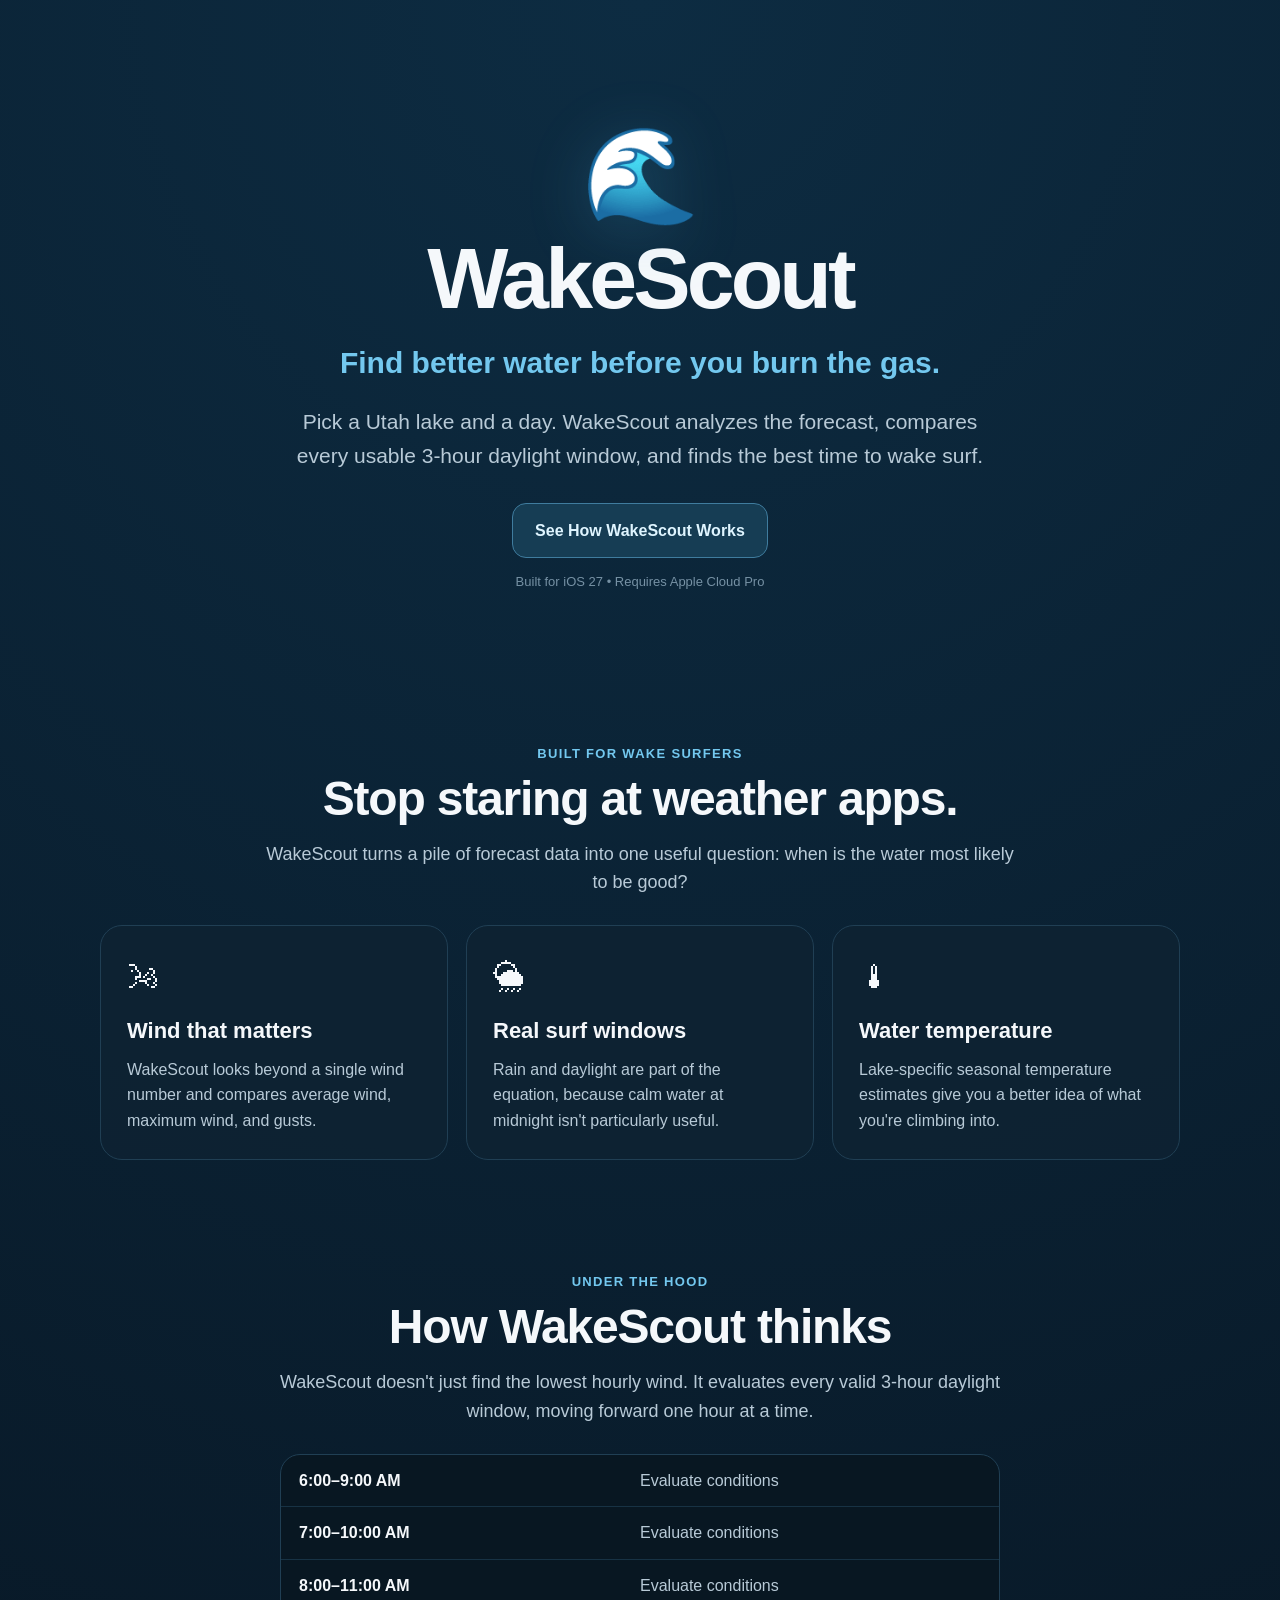
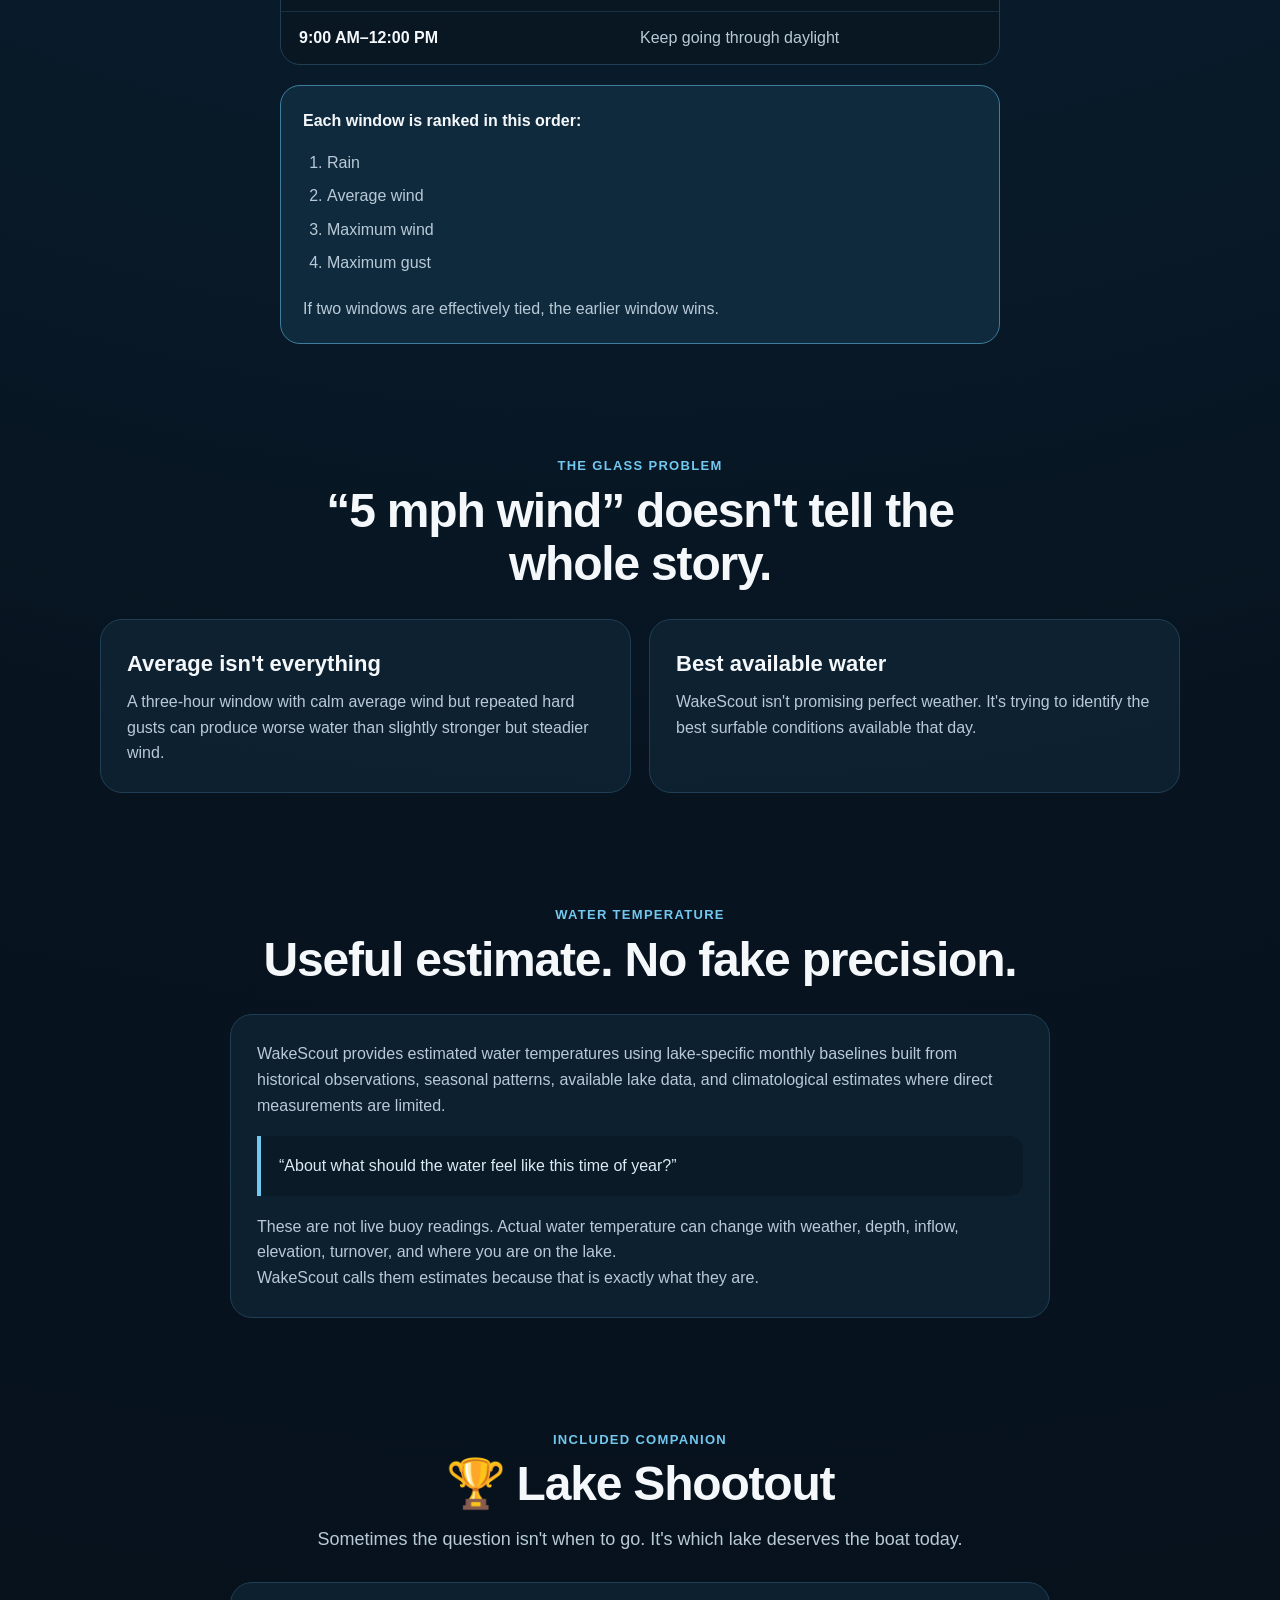
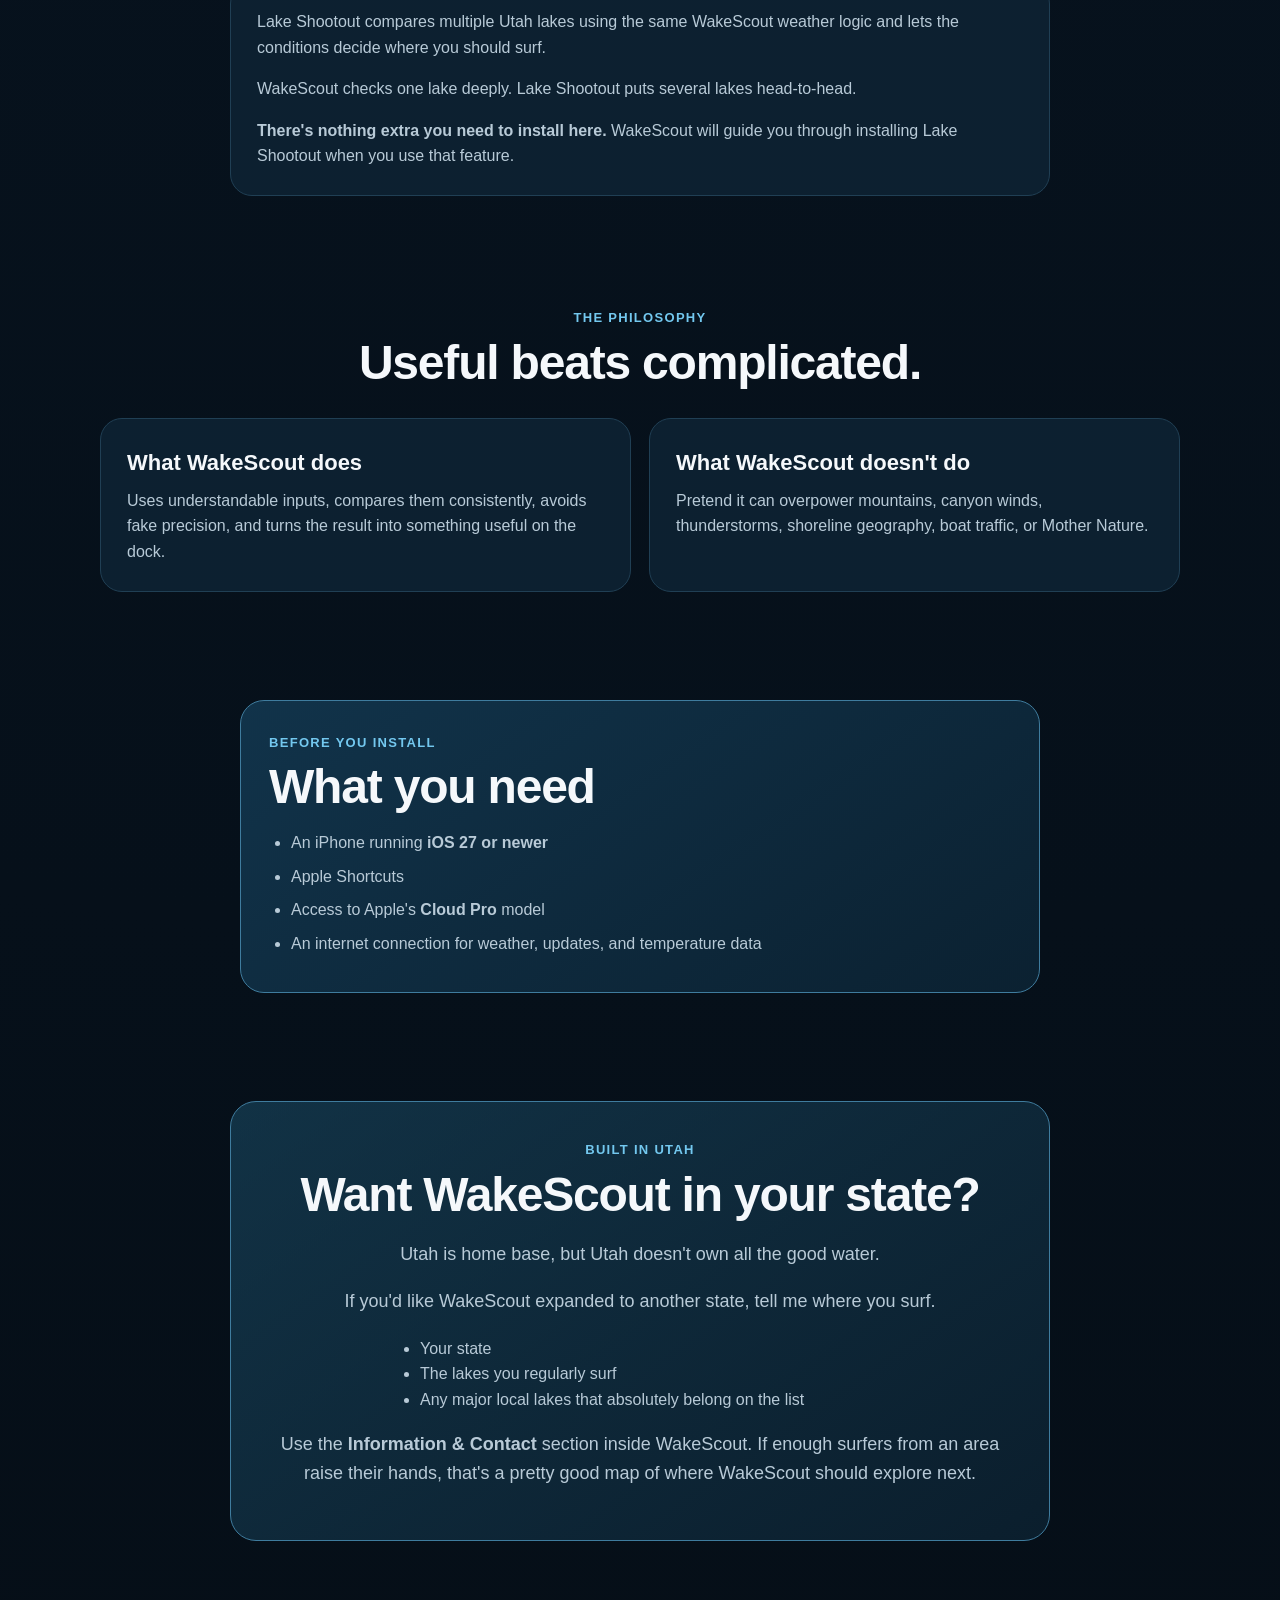
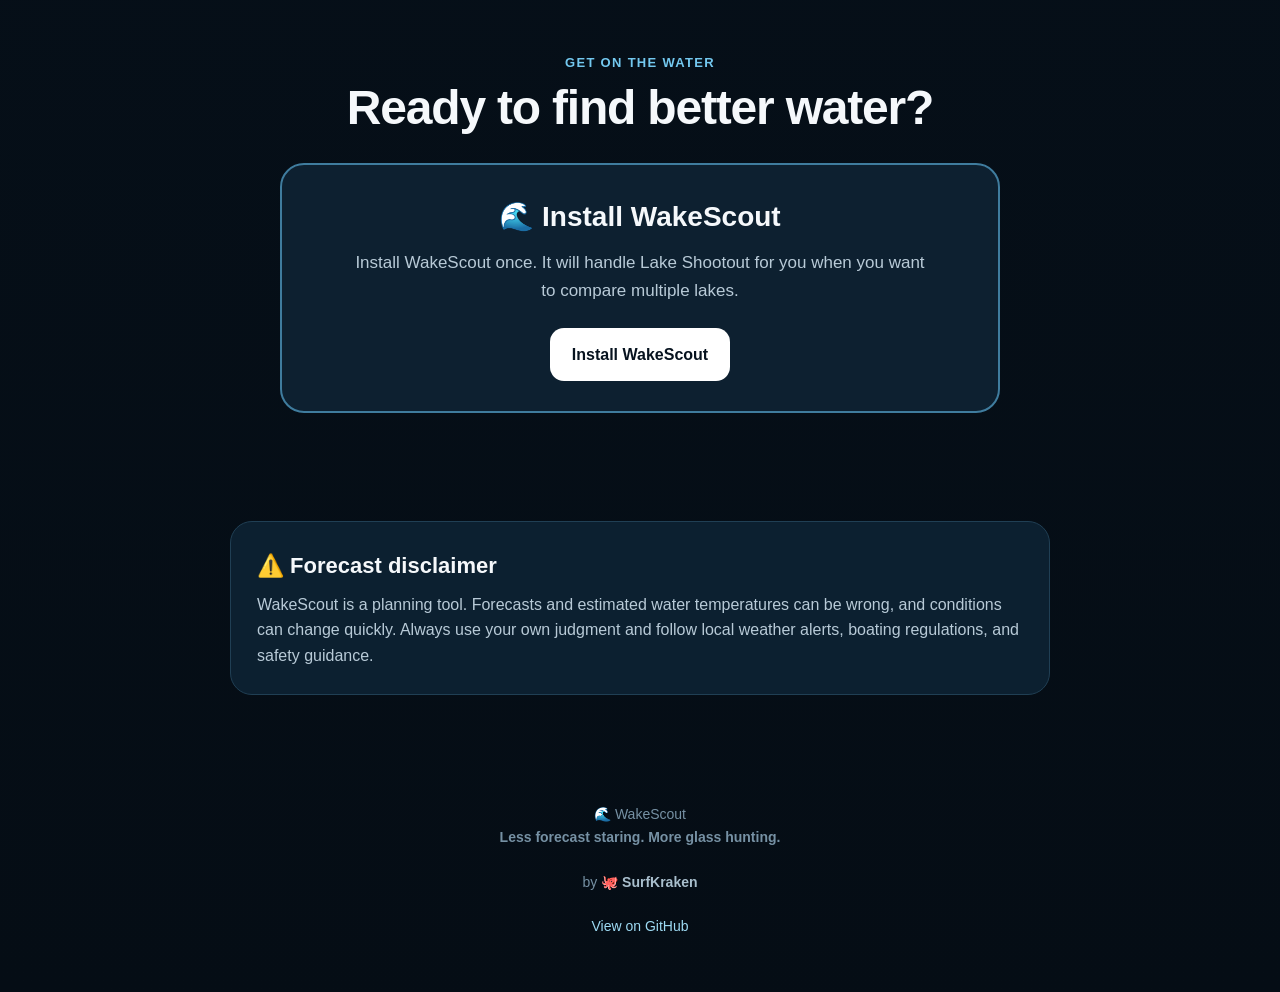
==== commit e2cfc72a: "Update index.html" ====
--- a/index.html
+++ b/index.html
@@ -99,9 +99,7 @@
 
     .hero-actions {
       display: flex;
-      flex-wrap: wrap;
       justify-content: center;
-      gap: 12px;
       margin-top: 30px;
     }
 
@@ -115,7 +113,7 @@
       text-decoration: none;
       font-weight: 800;
       font-size: 16px;
-      transition: transform 0.15s ease, opacity 0.15s ease;
+      transition: transform 0.15s ease;
     }
 
     .button:active {
@@ -282,36 +280,6 @@
 
     .requirements li {
       margin: 8px 0;
-    }
-
-    .install-grid {
-      display: grid;
-      grid-template-columns: repeat(2, 1fr);
-      gap: 18px;
-    }
-
-    .install-card {
-      display: flex;
-      flex-direction: column;
-      background: var(--panel);
-      border: 1px solid var(--border);
-      border-radius: 24px;
-      padding: 28px;
-    }
-
-    .install-card.primary {
-      border: 2px solid var(--border-bright);
-    }
-
-    .install-card h3 {
-      margin: 0 0 8px;
-      font-size: 26px;
-    }
-
-    .install-card p {
-      flex: 1;
-      margin: 0 0 22px;
-      color: var(--muted);
     }
 
     .state-callout {
@@ -337,6 +305,28 @@
       color: var(--muted);
     }
 
+    .install-card {
+      max-width: 720px;
+      margin: 0 auto;
+      background: var(--panel);
+      border: 2px solid var(--border-bright);
+      border-radius: 24px;
+      padding: 30px;
+      text-align: center;
+    }
+
+    .install-card h3 {
+      margin: 0 0 10px;
+      font-size: 28px;
+    }
+
+    .install-card p {
+      margin: 0 auto 24px;
+      max-width: 580px;
+      color: var(--muted);
+      font-size: 17px;
+    }
+
     footer {
       padding: 38px 20px 54px;
       text-align: center;
@@ -360,17 +350,12 @@
         padding-top: 50px;
       }
 
-      .hero-actions {
-        flex-direction: column;
-      }
-
       .button {
         width: 100%;
       }
 
       .grid-3,
-      .grid-2,
-      .install-grid {
+      .grid-2 {
         grid-template-columns: 1fr;
       }
 
@@ -412,22 +397,12 @@
       </p>
 
       <div class="hero-actions">
-
-        <a
-          id="hero-install"
-          class="button button-primary"
-          href="#"
-        >
-          Install WakeScout
-        </a>
-
         <a
           class="button button-secondary"
           href="#how-it-works"
         >
-          See How It Works
+          See How WakeScout Works
         </a>
-
       </div>
 
       <div class="micro">
@@ -461,54 +436,36 @@
       <div class="grid grid-3">
 
         <div class="card">
-
-          <div class="card-icon">
-            🌬
-          </div>
-
-          <h3>
-            Wind that matters
-          </h3>
+          <div class="card-icon">🌬</div>
+
+          <h3>Wind that matters</h3>
 
           <p>
             WakeScout looks beyond a single wind number and compares average wind,
             maximum wind, and gusts.
           </p>
-
         </div>
 
         <div class="card">
-
-          <div class="card-icon">
-            🌦
-          </div>
-
-          <h3>
-            Real surf windows
-          </h3>
+          <div class="card-icon">🌦</div>
+
+          <h3>Real surf windows</h3>
 
           <p>
             Rain and daylight are part of the equation, because calm water at
             midnight isn't particularly useful.
           </p>
-
         </div>
 
         <div class="card">
-
-          <div class="card-icon">
-            🌡
-          </div>
-
-          <h3>
-            Water temperature
-          </h3>
+          <div class="card-icon">🌡</div>
+
+          <h3>Water temperature</h3>
 
           <p>
             Lake-specific seasonal temperature estimates give you a better idea
             of what you're climbing into.
           </p>
-
         </div>
 
       </div>
@@ -534,8 +491,8 @@
         </h2>
 
         <p>
-          It doesn't just find the lowest hourly wind.
-          WakeScout evaluates every valid 3-hour daylight window,
+          WakeScout doesn't just find the lowest hourly wind.
+          It evaluates every valid 3-hour daylight window,
           moving forward one hour at a time.
         </p>
 
@@ -690,7 +647,7 @@
       <div class="section-heading">
 
         <span class="eyebrow">
-          Companion shortcut
+          Included companion
         </span>
 
         <h2>
@@ -714,9 +671,15 @@
           weather logic and lets the conditions decide where you should surf.
         </p>
 
-        <p style="margin-bottom:0;">
+        <p style="margin-top:16px;">
           WakeScout checks one lake deeply. Lake Shootout puts several lakes
           head-to-head.
+        </p>
+
+        <p style="margin-top:16px;margin-bottom:0;">
+          <strong>There's nothing extra you need to install here.</strong>
+          WakeScout will guide you through installing Lake Shootout when you
+          use that feature.
         </p>
 
       </div>
@@ -869,58 +832,29 @@
         </span>
 
         <h2>
+          Ready to find better water?
+        </h2>
+
+      </div>
+
+      <div class="install-card">
+
+        <h3>
+          🌊 Install WakeScout
+        </h3>
+
+        <p>
+          Install WakeScout once. It will handle Lake Shootout for you
+          when you want to compare multiple lakes.
+        </p>
+
+        <a
+          id="wakescout-install"
+          class="button button-primary"
+          href="#"
+        >
           Install WakeScout
-        </h2>
-
-        <p>
-          WakeScout and Lake Shootout run entirely inside Apple Shortcuts.
-        </p>
-
-      </div>
-
-      <div class="install-grid">
-
-        <div class="install-card primary">
-
-          <h3>
-            🌊 WakeScout
-          </h3>
-
-          <p>
-            Pick a lake and date. WakeScout finds your best 3-hour wake surf window
-            and gives you the conditions that matter.
-          </p>
-
-          <a
-            id="wakescout-install"
-            class="button button-primary"
-            href="#"
-          >
-            Install WakeScout
-          </a>
-
-        </div>
-
-        <div class="install-card">
-
-          <h3>
-            🏆 Lake Shootout
-          </h3>
-
-          <p>
-            Compare multiple Utah lakes head-to-head and let the weather decide
-            which one deserves the boat.
-          </p>
-
-          <a
-            id="shootout-install"
-            class="button button-secondary"
-            href="#"
-          >
-            Install Lake Shootout
-          </a>
-
-        </div>
+        </a>
 
       </div>
 
@@ -983,22 +917,15 @@
     const fallbackWakeScout =
       "https://www.icloud.com/shortcuts/9860a46ff7fc4cdcaddd57dfa63c2cbf";
 
-    const fallbackShootout =
-      "https://www.icloud.com/shortcuts/82d06b49fa3d4ee484ef65d55ad6bab2";
-
-
-    async function loadInstaller(
-      jsonFile,
-      elementIds,
-      fallbackUrl
-    ) {
-
-      let url = fallbackUrl;
+
+    async function loadWakeScoutInstaller() {
+
+      let url = fallbackWakeScout;
 
       try {
 
         const response = await fetch(
-          jsonFile + "?t=" + Date.now(),
+          "wakescout.json?t=" + Date.now(),
           {
             cache: "no-store"
           }
@@ -1006,7 +933,7 @@
 
         if (!response.ok) {
           throw new Error(
-            "Unable to load " + jsonFile
+            "Unable to load wakescout.json"
           );
         }
 
@@ -1027,37 +954,19 @@
 
       }
 
-      elementIds.forEach(id => {
-
-        const element =
-          document.getElementById(id);
-
-        if (element) {
-          element.href = url;
-        }
-
-      });
-
-    }
-
-
-    loadInstaller(
-      "wakescout.json",
-      [
-        "hero-install",
-        "wakescout-install"
-      ],
-      fallbackWakeScout
-    );
-
-
-    loadInstaller(
-      "lake-shootout.json",
-      [
-        "shootout-install"
-      ],
-      fallbackShootout
-    );
+      const installButton =
+        document.getElementById(
+          "wakescout-install"
+        );
+
+      if (installButton) {
+        installButton.href = url;
+      }
+
+    }
+
+
+    loadWakeScoutInstaller();
 
   </script>
 
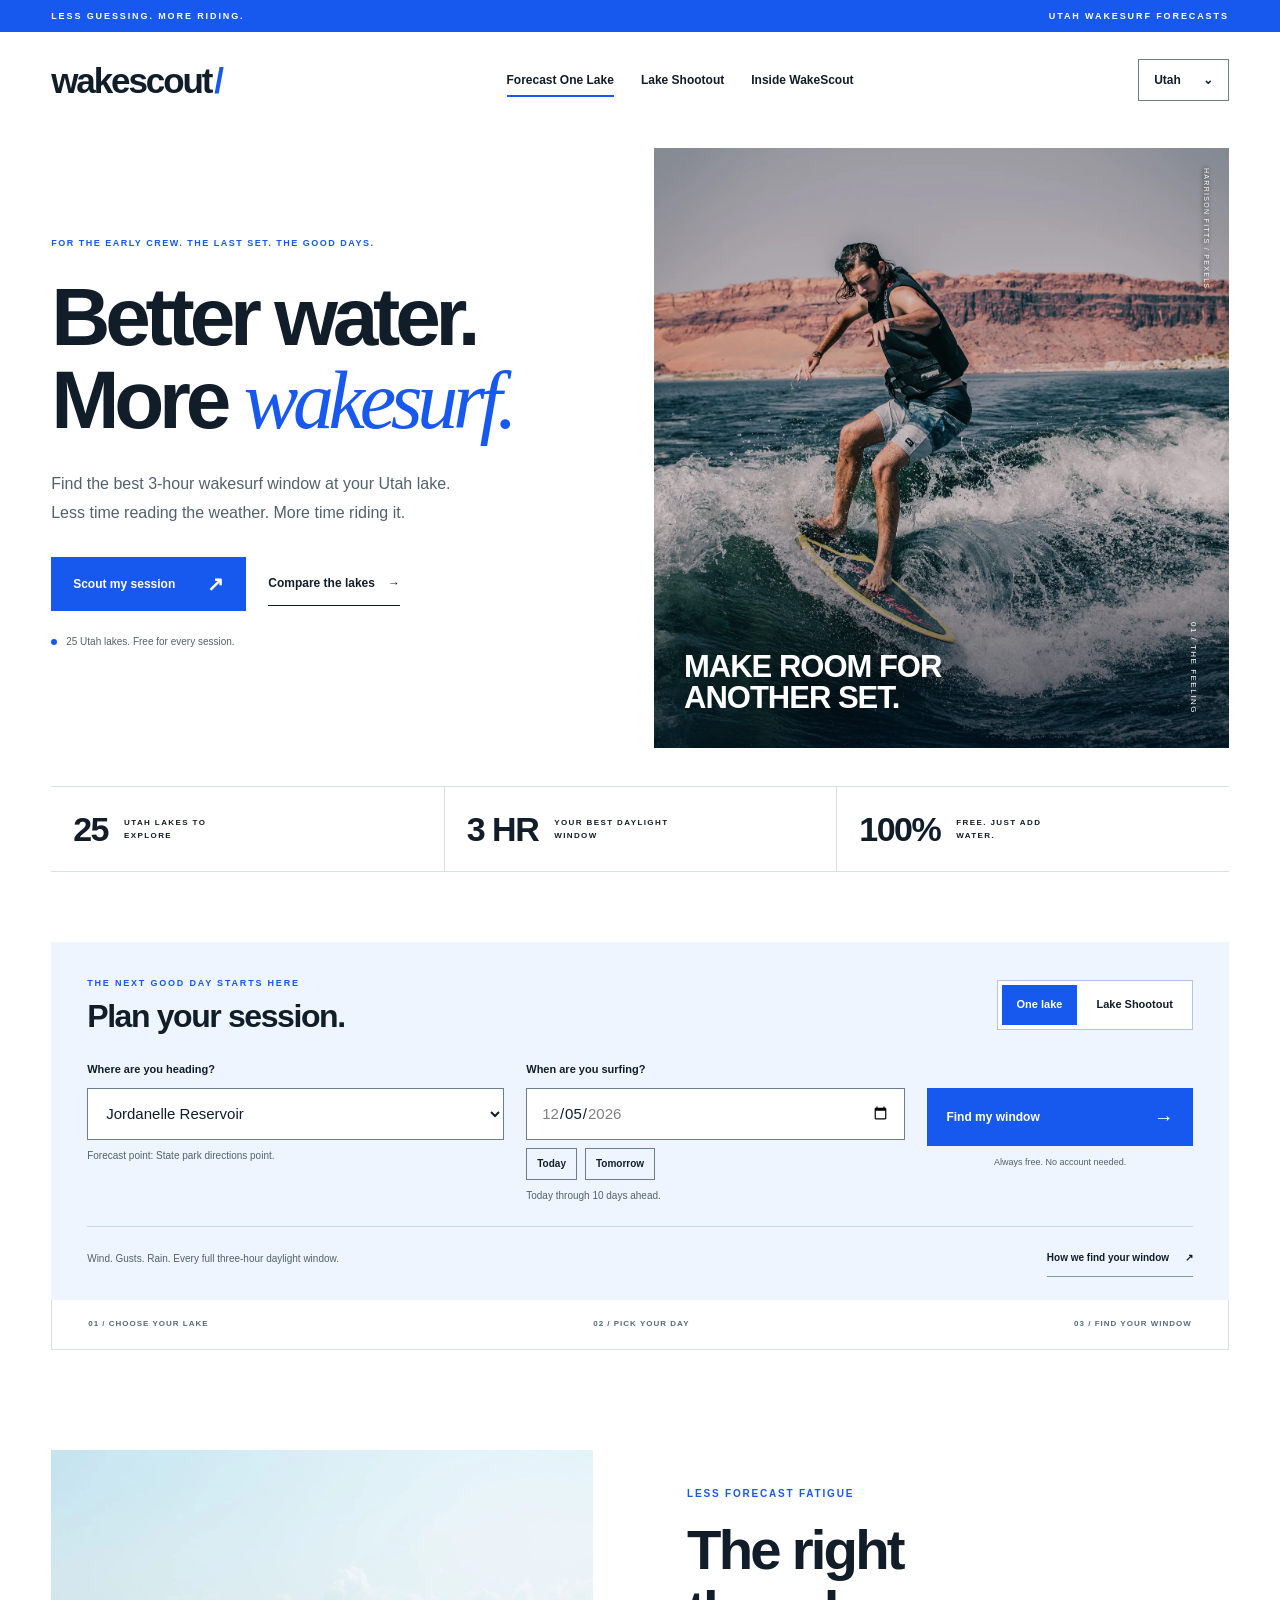
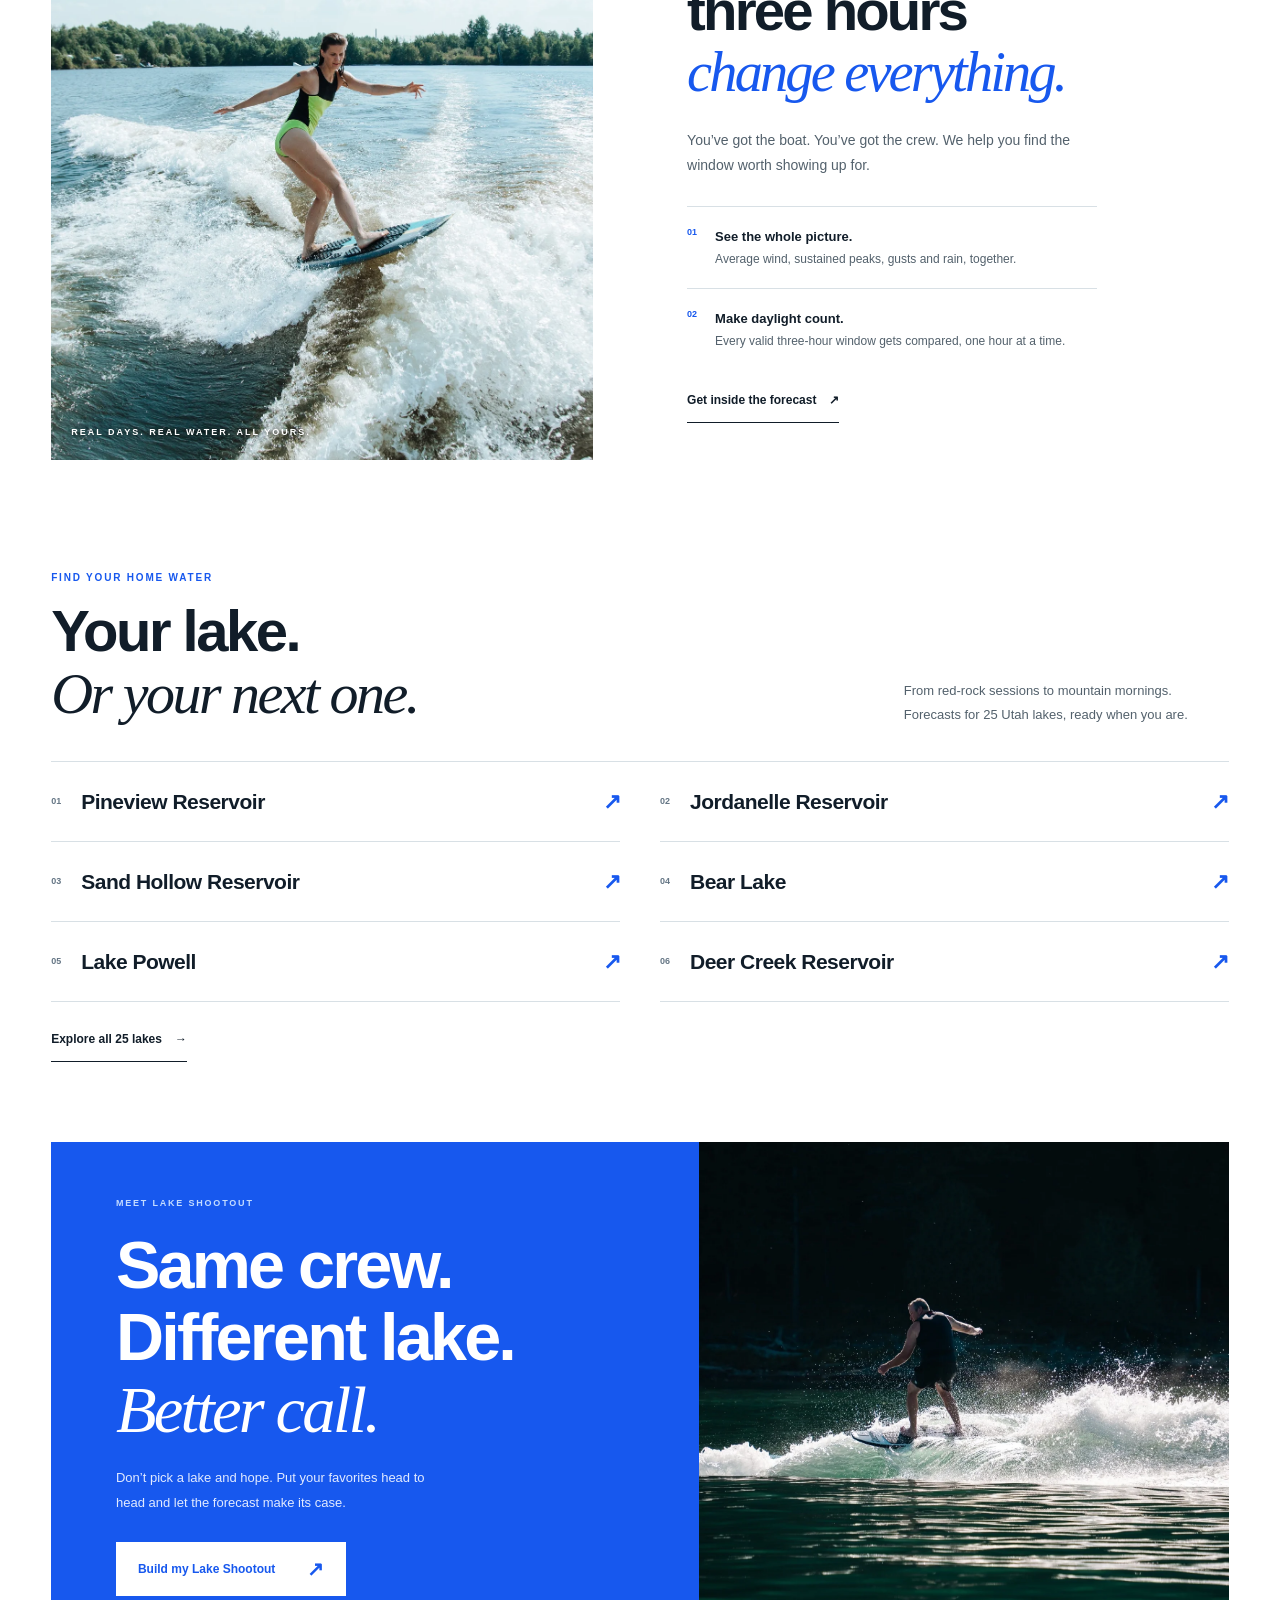
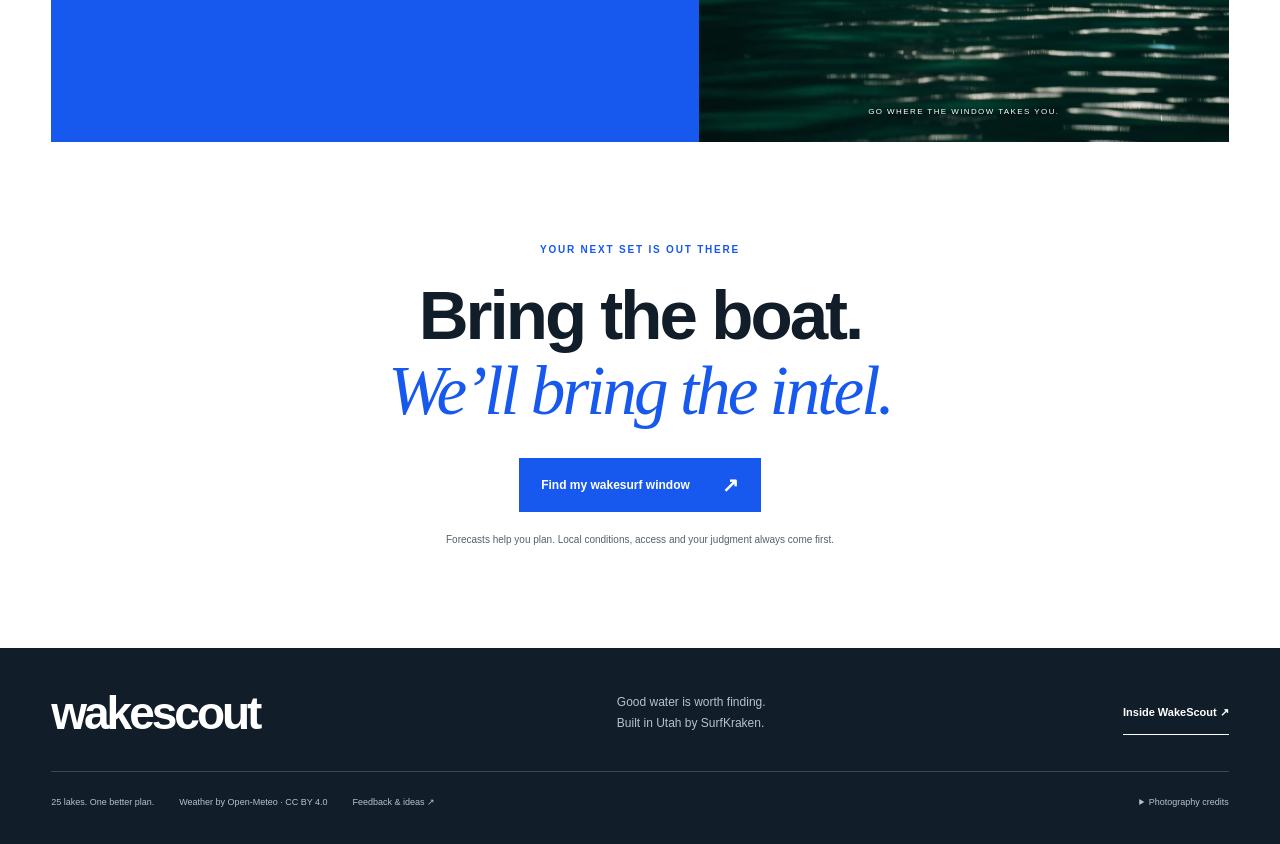
==== commit 60a36c1e: "Publish redesigned WakeScout forecast app" ====
--- a/index.html
+++ b/index.html
@@ -1,419 +1,21 @@
-<!DOCTYPE html>
-<html lang="en">
-<head>
-  <meta charset="UTF-8">
-  <meta name="viewport" content="width=device-width, initial-scale=1.0">
-
-  <title>WakeScout | Find Better Water</title>
-
-  <meta
-    name="description"
-    content="WakeScout analyzes wind, gusts, rain, daylight, and estimated water temperature to help wake surfers find the best 3-hour surf window at Utah lakes."
-  >
-
-  <meta name="theme-color" content="#07131f">
-
-  <style>
-    :root {
-      --bg: #07131f;
-      --panel: #0d2030;
-      --panel-soft: #102a3d;
-      --border: #203f54;
-      --border-bright: #3f7c9e;
-      --text: #f5f8fb;
-      --muted: #b8cad7;
-      --dim: #7691a4;
-      --accent: #73c8ef;
-      --accent-soft: #163d54;
-      --button-text: #07131f;
-      --max: 1080px;
-    }
-
-    * {
-      box-sizing: border-box;
-    }
-
-    html {
-      scroll-behavior: smooth;
-    }
-
-    body {
-      margin: 0;
-      font-family: -apple-system, BlinkMacSystemFont, "Segoe UI", sans-serif;
-      background:
-        radial-gradient(circle at top, #0d2c42 0%, #07131f 42%, #050d15 100%);
-      color: var(--text);
-      line-height: 1.6;
-    }
-
-    a {
-      color: inherit;
-    }
-
-    .wrap {
-      width: min(var(--max), calc(100% - 36px));
-      margin: 0 auto;
-    }
-
-    .hero {
-      min-height: 78vh;
-      display: flex;
-      align-items: center;
-      text-align: center;
-      padding: 64px 0 44px;
-    }
-
-    .hero-inner {
-      width: 100%;
-      max-width: 820px;
-      margin: 0 auto;
-    }
-
-    .wave {
-      font-size: clamp(58px, 15vw, 94px);
-      line-height: 1;
-      margin-bottom: 14px;
-      filter: drop-shadow(0 10px 30px rgba(74, 174, 220, 0.2));
-    }
-
-    h1 {
-      margin: 0;
-      font-size: clamp(48px, 13vw, 86px);
-      line-height: 0.96;
-      letter-spacing: -0.045em;
-    }
-
-    .hero-kicker {
-      margin: 20px auto 0;
-      font-size: clamp(21px, 5vw, 30px);
-      font-weight: 700;
-      color: var(--accent);
-    }
-
-    .hero-copy {
-      max-width: 720px;
-      margin: 18px auto 0;
-      color: var(--muted);
-      font-size: clamp(17px, 4.5vw, 21px);
-    }
-
-    .hero-actions {
-      display: flex;
-      justify-content: center;
-      margin-top: 30px;
-    }
-
-    .button {
-      display: inline-flex;
-      align-items: center;
-      justify-content: center;
-      min-height: 52px;
-      padding: 14px 22px;
-      border-radius: 14px;
-      text-decoration: none;
-      font-weight: 800;
-      font-size: 16px;
-      transition: transform 0.15s ease;
-    }
-
-    .button:active {
-      transform: scale(0.98);
-    }
-
-    .button-primary {
-      background: #ffffff;
-      color: var(--button-text);
-    }
-
-    .button-secondary {
-      background: var(--accent-soft);
-      border: 1px solid var(--border-bright);
-      color: #dff5ff;
-    }
-
-    .micro {
-      margin-top: 14px;
-      font-size: 13px;
-      color: var(--dim);
-    }
-
-    .section {
-      padding: 38px 0 70px;
-    }
-
-    .section-heading {
-      max-width: 760px;
-      margin: 0 auto 28px;
-      text-align: center;
-    }
-
-    .eyebrow {
-      display: inline-block;
-      margin-bottom: 8px;
-      color: var(--accent);
-      font-size: 13px;
-      font-weight: 800;
-      letter-spacing: 0.1em;
-      text-transform: uppercase;
-    }
-
-    h2 {
-      margin: 0;
-      font-size: clamp(30px, 8vw, 48px);
-      line-height: 1.1;
-      letter-spacing: -0.025em;
-    }
-
-    .section-heading p {
-      margin: 14px auto 0;
-      color: var(--muted);
-      font-size: 18px;
-    }
-
-    .grid {
-      display: grid;
-      gap: 18px;
-    }
-
-    .grid-3 {
-      grid-template-columns: repeat(3, 1fr);
-    }
-
-    .grid-2 {
-      grid-template-columns: repeat(2, 1fr);
-    }
-
-    .card {
-      background: rgba(14, 34, 50, 0.92);
-      border: 1px solid var(--border);
-      border-radius: 22px;
-      padding: 26px;
-    }
-
-    .card-icon {
-      font-size: 32px;
-      margin-bottom: 10px;
-    }
-
-    .card h3 {
-      margin: 0 0 8px;
-      font-size: 22px;
-    }
-
-    .card p {
-      margin: 0;
-      color: var(--muted);
-    }
-
-    .window-example {
-      max-width: 720px;
-      margin: 26px auto 0;
-      background: #081722;
-      border: 1px solid var(--border);
-      border-radius: 20px;
-      overflow: hidden;
-    }
-
-    .window-row {
-      display: grid;
-      grid-template-columns: 1fr 1fr;
-      padding: 13px 18px;
-      border-bottom: 1px solid #173244;
-      color: var(--muted);
-    }
-
-    .window-row:last-child {
-      border-bottom: 0;
-    }
-
-    .window-row strong {
-      color: var(--text);
-    }
-
-    .ranking {
-      max-width: 720px;
-      margin: 20px auto 0;
-      padding: 22px;
-      background: var(--panel-soft);
-      border: 1px solid var(--border-bright);
-      border-radius: 20px;
-    }
-
-    .ranking-title {
-      margin-bottom: 12px;
-      font-weight: 800;
-    }
-
-    .rank-list {
-      margin: 0;
-      padding-left: 24px;
-      color: var(--muted);
-    }
-
-    .rank-list li {
-      padding: 4px 0;
-    }
-
-    .quote {
-      margin: 18px 0;
-      padding: 17px 18px;
-      border-left: 4px solid var(--accent);
-      background: #0a1a27;
-      border-radius: 0 14px 14px 0;
-      color: #dceaf3;
-    }
-
-    .requirements {
-      max-width: 800px;
-      margin: 0 auto;
-      background: linear-gradient(145deg, #11334a, #0b2131);
-      border: 1px solid var(--border-bright);
-      border-radius: 24px;
-      padding: 28px;
-    }
-
-    .requirements ul {
-      margin: 16px 0 0;
-      padding-left: 22px;
-      color: var(--muted);
-    }
-
-    .requirements li {
-      margin: 8px 0;
-    }
-
-    .state-callout {
-      max-width: 820px;
-      margin: 0 auto;
-      padding: 34px 28px;
-      text-align: center;
-      background:
-        linear-gradient(145deg, rgba(27, 78, 105, 0.55), rgba(11, 31, 46, 0.95));
-      border: 1px solid var(--border-bright);
-      border-radius: 26px;
-    }
-
-    .state-callout p {
-      color: var(--muted);
-      font-size: 18px;
-    }
-
-    .state-list {
-      margin: 20px auto 0;
-      max-width: 520px;
-      text-align: left;
-      color: var(--muted);
-    }
-
-    .install-card {
-      max-width: 720px;
-      margin: 0 auto;
-      background: var(--panel);
-      border: 2px solid var(--border-bright);
-      border-radius: 24px;
-      padding: 30px;
-      text-align: center;
-    }
-
-    .install-card h3 {
-      margin: 0 0 10px;
-      font-size: 28px;
-    }
-
-    .install-card p {
-      margin: 0 auto 24px;
-      max-width: 580px;
-      color: var(--muted);
-      font-size: 17px;
-    }
-
-    footer {
-      padding: 38px 20px 54px;
-      text-align: center;
-      color: var(--dim);
-      font-size: 14px;
-    }
-
-    footer a {
-      color: #9edbf4;
-      text-decoration: none;
-    }
-
-    .kraken {
-      color: #a9bfcd;
-      font-weight: 700;
-    }
-
-    @media (max-width: 760px) {
-      .hero {
-        min-height: auto;
-        padding-top: 50px;
-      }
-
-      .button {
-        width: 100%;
-      }
-
-      .grid-3,
-      .grid-2 {
-        grid-template-columns: 1fr;
-      }
-
-      .section {
-        padding: 30px 0 54px;
-      }
-
-      .card,
-      .install-card,
-      .requirements {
-        padding: 22px;
-      }
-
-      .window-row {
-        grid-template-columns: 1fr;
-        gap: 3px;
-      }
-    }
-  </style>
-</head>
-
-<body>
-
-  <header class="hero">
-    <div class="wrap hero-inner">
-
-      <div class="wave">🌊</div>
-
-      <h1>WakeScout</h1>
-
-      <div class="hero-kicker">
-        Find better water before you burn the gas.
-      </div>
-
-      <p class="hero-copy">
-        Pick a Utah lake and a day. WakeScout analyzes the forecast,
-        compares every usable 3-hour daylight window, and finds the
-        best time to wake surf.
-      </p>
-
-      <div class="hero-actions">
-        <a
-          class="button button-secondary"
-          href="#how-it-works"
-        >
-          See How WakeScout Works
-        </a>
-      </div>
-
-      <div class="micro">
-        Built for iOS 27 • Requires Apple Cloud Pro
-      </div>
-
-    </div>
-  </header>
-
-
-  <section class="section">
+<!doctype html>
+<html lang="en"><head><meta charset="utf-8"><meta name="viewport" content="width=device-width, initial-scale=1, viewport-fit=cover"><meta name="theme-color" content="#ffffff"><meta name="description" content="Find your best three-hour daylight wakesurfing window at 25 Utah lakes. Free weather planning from WakeScout."><title>WakeScout | Better water. More wakesurf.</title><link rel="icon" href="assets/icon.svg" type="image/svg+xml"><link rel="apple-touch-icon" href="assets/icon-192.png"><link rel="manifest" href="manifest.webmanifest"><link rel="stylesheet" href="src/styles.css"></head>
+<body><a class="skip" href="#main">Skip to main content</a>
+<div class="utility-bar"><span>LESS GUESSING. MORE RIDING.</span><span>UTAH WAKESURF FORECASTS</span></div>
+<header class="topbar"><a href="./" class="brand" aria-label="WakeScout home">wakescout<span aria-hidden="true">/</span></a>
+<nav aria-label="Main navigation"><button type="button" data-mode="window" aria-current="page">Forecast One Lake</button><button type="button" data-mode="shootout">Lake Shootout</button><button type="button" data-mode="about">Inside WakeScout</button></nav>
+<details class="state-menu"><summary aria-label="Choose state. Current state: Utah">Utah <span aria-hidden="true">⌄</span></summary><div class="state-options"><p class="eyebrow">YOUR HOME WATER</p><a href="./" aria-current="location"><span>Utah</span><small>25 lakes. Ready to ride.</small></a><div class="state-coming" aria-disabled="true"><span>Idaho</span><small>Coming January 2027</small></div><div class="state-coming" aria-disabled="true"><span>Arizona</span><small>Coming January 2027</small></div></div></details></header>
+<main id="main"><section id="planner">
+<div class="campaign-hero"><div class="hero-copy"><p class="eyebrow">FOR THE EARLY CREW. THE LAST SET. THE GOOD DAYS.</p><h1 id="headline">Better water.<br>More <em>wakesurf.</em></h1><p id="subhead">Find the best 3-hour wakesurf window at your Utah lake. Less time reading the weather. More time riding it.</p><div class="hero-actions"><a class="button button-blue" href="#launch-pad">Scout my session <span aria-hidden="true">↗</span></a><button class="text-link" type="button" data-ui-mode="shootout">Compare the lakes <span aria-hidden="true">→</span></button></div><p class="hero-footnote"><span class="availability-dot" aria-hidden="true"></span> 25 Utah lakes. Free for every session.</p></div>
+<figure class="hero-photo"><picture><img src="assets/wakesurf-9502972.webp" alt="Wakesurfer carving a boat wake in front of sunlit red-rock cliffs" width="1467" height="2200" fetchpriority="high"></picture><figcaption><span>MAKE ROOM FOR<br>ANOTHER SET.</span><span class="photo-index">01 / THE FEELING</span></figcaption><span class="photo-credit">HARRISON FITTS / PEXELS</span></figure></div>
+<div class="fact-rail"><p><strong>25</strong><span>UTAH LAKES TO EXPLORE</span></p><p><strong>3 HR</strong><span>YOUR BEST DAYLIGHT WINDOW</span></p><p><strong>100%</strong><span>FREE. JUST ADD WATER.</span></p></div>
+<section class="launch-pad" id="launch-pad" aria-labelledby="form-title"><div class="launch-heading"><div><p class="eyebrow">THE NEXT GOOD DAY STARTS HERE</p><h2 id="form-title">Plan your session.</h2></div><div class="mode-switch" aria-label="Forecast type"><button type="button" data-ui-mode="window" aria-pressed="true">One lake</button><button type="button" data-ui-mode="shootout" aria-pressed="false">Lake Shootout</button></div></div><div class="planner-panel"><form id="search-form"><div id="single-picker"><label for="lake">Where are you heading?</label><select id="lake" required></select><p class="field-note" id="point-note"></p></div><fieldset id="multi-picker" hidden><legend>Put your lakes head to head</legend><label for="filter" class="sr-only">Filter lakes</label><input type="search" id="filter" placeholder="Search 25 Utah lakes"><div class="selection-actions"><button type="button" id="all">Select all</button><button type="button" id="none">Clear</button><span id="count"></span></div><div id="lake-checks"></div></fieldset><div class="date-field"><label for="date">When are you surfing?</label><input type="date" id="date" required><div class="quickdates"><button type="button" data-day="0">Today</button><button type="button" data-day="1">Tomorrow</button></div><p class="field-note">Today through 10 days ahead.</p></div><div class="submit-field"><button class="primary" id="run" type="submit">Find my window <span aria-hidden="true">→</span></button><p class="free-note">Always free. No account needed.</p></div></form></div><div class="how-mini"><p>Wind. Gusts. Rain. Every full three-hour daylight window.</p><button id="how" type="button">How we find your window <span aria-hidden="true">↗</span></button></div></section>
+<section class="results-area" aria-label="Surf forecast"><div id="status" role="status" aria-live="polite"></div><div id="results"><div class="forecast-placeholder"><span>01 / CHOOSE YOUR LAKE</span><span>02 / PICK YOUR DAY</span><span>03 / FIND YOUR WINDOW</span></div></div></section>
+<div class="campaign-story"><figure><img src="assets/wakesurf-9955609.webp" alt="Woman wakesurfing on a sunlit boat wake on a lake" width="2000" height="1333" loading="lazy"><figcaption>REAL DAYS. REAL WATER. ALL YOURS.</figcaption></figure><div class="story-copy"><p class="eyebrow">LESS FORECAST FATIGUE</p><h2>The right<br>three hours<br><em>change everything.</em></h2><p>You’ve got the boat. You’ve got the crew. We help you find the window worth showing up for.</p><div class="story-detail"><span>01</span><p><strong>See the whole picture.</strong> Average wind, sustained peaks, gusts and rain, together.</p></div><div class="story-detail"><span>02</span><p><strong>Make daylight count.</strong> Every valid three-hour window gets compared, one hour at a time.</p></div><button class="text-link" type="button" data-ui-topic="ranking">Get inside the forecast <span aria-hidden="true">↗</span></button></div></div>
+<section class="lake-collection"><div class="collection-heading"><div><p class="eyebrow">FIND YOUR HOME WATER</p><h2>Your lake.<br><em>Or your next one.</em></h2></div><p>From red-rock sessions to mountain mornings. Forecasts for 25 Utah lakes, ready when you are.</p></div><div class="lake-links"><button type="button" data-ui-lake="pineview"><span>01</span>Pineview Reservoir <i aria-hidden="true">↗</i></button><button type="button" data-ui-lake="jordanelle"><span>02</span>Jordanelle Reservoir <i aria-hidden="true">↗</i></button><button type="button" data-ui-lake="sand-hollow"><span>03</span>Sand Hollow Reservoir <i aria-hidden="true">↗</i></button><button type="button" data-ui-lake="bear-lake"><span>04</span>Bear Lake <i aria-hidden="true">↗</i></button><button type="button" data-ui-lake="lake-powell"><span>05</span>Lake Powell <i aria-hidden="true">↗</i></button><button type="button" data-ui-lake="deer-creek"><span>06</span>Deer Creek Reservoir <i aria-hidden="true">↗</i></button></div><a class="text-link" href="#launch-pad">Explore all 25 lakes <span aria-hidden="true">→</span></a></section>
+<section class="shootout-campaign"><div><p class="eyebrow">MEET LAKE SHOOTOUT</p><h2>Same crew.<br>Different lake.<br><em>Better call.</em></h2><p>Don’t pick a lake and hope. Put your favorites head to head and let the forecast make its case.</p><button type="button" class="button button-white" data-ui-mode="shootout">Build my Lake Shootout <span aria-hidden="true">↗</span></button></div><figure><img src="assets/wakesurf-28277582.webp" alt="Wakesurfer riding freely on the face of a boat wake" width="1467" height="2200" loading="lazy"><figcaption>GO WHERE THE WINDOW TAKES YOU.</figcaption></figure></section>
+<section class="closing-call"><p class="eyebrow">YOUR NEXT SET IS OUT THERE</p><h2>Bring the boat.<br><em>We’ll bring the intel.</em></h2><a class="button button-blue" href="#launch-pad">Find my wakesurf window <span aria-hidden="true">↗</span></a><p>Forecasts help you plan. Local conditions, access and your judgment always come first.</p></section>
+</section><section id="about" hidden class="about"><div class="about-intro"><div><p class="eyebrow">INSIDE WAKESCOUT / BUILT IN UTAH</p><h1>A little intel.<br><em>A better day.</em></h1><p>Better sessions start with better information. Here’s how WakeScout turns the forecast into a plan worth towing for.</p></div><img src="assets/wakesurf-28277582.webp" alt="Wakesurfer carving a boat wake with spray catching the light" width="1467" height="2200" loading="lazy"></div><div class="about-browser" data-about-browser><aside class="about-sidebar"><p class="eyebrow">EXPLORE WAKESCOUT</p><div class="about-tablist" role="tablist" aria-label="About WakeScout" aria-orientation="vertical"><button type="button" id="topic-essentials" role="tab" aria-controls="panel-essentials" aria-selected="true" tabindex="0" data-about-topic="essentials"><span class="topic-number" aria-hidden="true">01</span><span>The essentials</span><span class="topic-arrow" aria-hidden="true">→</span></button><button type="button" id="topic-ranking" role="tab" aria-controls="panel-ranking" aria-selected="false" tabindex="-1" data-about-topic="ranking"><span class="topic-number" aria-hidden="true">02</span><span>How forecasts work</span><span class="topic-arrow" aria-hidden="true">→</span></button><button type="button" id="topic-wind" role="tab" aria-controls="panel-wind" aria-selected="false" tabindex="-1" data-about-topic="wind"><span class="topic-number" aria-hidden="true">03</span><span>Wind & gusts</span><span class="topic-arrow" aria-hidden="true">→</span></button><button type="button" id="topic-temperature" role="tab" aria-controls="panel-temperature" aria-selected="false" tabindex="-1" data-about-topic="temperature"><span class="topic-number" aria-hidden="true">04</span><span>Water temperature</span><span class="topic-arrow" aria-hidden="true">→</span></button><button type="button" id="topic-shootout" role="tab" aria-controls="panel-shootout" aria-selected="false" tabindex="-1" data-about-topic="shootout"><span class="topic-number" aria-hidden="true">05</span><span>Comparing lakes</span><span class="topic-arrow" aria-hidden="true">→</span></button><button type="button" id="topic-privacy" role="tab" aria-controls="panel-privacy" aria-selected="false" tabindex="-1" data-about-topic="privacy"><span class="topic-number" aria-hidden="true">06</span><span>Limits & privacy</span><span class="topic-arrow" aria-hidden="true">→</span></button><button type="button" id="topic-shortcut" role="tab" aria-controls="panel-shortcut" aria-selected="false" tabindex="-1" data-about-topic="shortcut"><span class="topic-number" aria-hidden="true">07</span><span>iPhone Shortcut</span><span class="topic-arrow" aria-hidden="true">→</span></button><button type="button" id="topic-states" role="tab" aria-controls="panel-states" aria-selected="false" tabindex="-1" data-about-topic="states"><span class="topic-number" aria-hidden="true">08</span><span>Beyond Utah</span><span class="topic-arrow" aria-hidden="true">→</span></button></div><p class="about-sidebar-note">The forecast, explained.<br>One topic at a time.</p></aside><div class="about-mobile-topics"><label for="about-topic-select">EXPLORE WAKESCOUT</label><select id="about-topic-select"><option value="essentials">The essentials</option><option value="ranking">How forecasts work</option><option value="wind">Wind & gusts</option><option value="temperature">Water temperature</option><option value="shootout">Comparing lakes</option><option value="privacy">Limits & privacy</option><option value="shortcut">iPhone Shortcut</option><option value="states">Beyond Utah</option></select></div><div class="about-content"><section class="about-topic-panel" id="panel-essentials" role="tabpanel" aria-labelledby="topic-essentials" tabindex="0"><article id="about-overview" class="about-panel about-wide about-overview" tabindex="-1">
     <div class="wrap">
 
       <div class="section-heading">
@@ -436,7 +38,7 @@
       <div class="grid grid-3">
 
         <div class="card">
-          <div class="card-icon">🌬</div>
+          <div class="card-icon"></div>
 
           <h3>Wind that matters</h3>
 
@@ -447,7 +49,7 @@
         </div>
 
         <div class="card">
-          <div class="card-icon">🌦</div>
+          <div class="card-icon"></div>
 
           <h3>Real surf windows</h3>
 
@@ -458,7 +60,7 @@
         </div>
 
         <div class="card">
-          <div class="card-icon">🌡</div>
+          <div class="card-icon"></div>
 
           <h3>Water temperature</h3>
 
@@ -471,14 +73,55 @@
       </div>
 
     </div>
-  </section>
-
-
-  <section
-    id="how-it-works"
-    class="section"
-  >
-    <div class="wrap">
+  </article><article id="about-philosophy" class="about-panel" tabindex="-1">
+    <div class="wrap">
+
+      <div class="section-heading">
+
+        <span class="eyebrow">
+          The philosophy
+        </span>
+
+        <h2>
+          Useful beats complicated.
+        </h2>
+
+      </div>
+
+      <div class="grid grid-2">
+
+        <div class="card">
+
+          <h3>
+            What WakeScout does
+          </h3>
+
+          <p>
+            Uses understandable inputs, compares them consistently,
+            avoids fake precision, and turns the result into something useful
+            on the dock.
+          </p>
+
+        </div>
+
+        <div class="card">
+
+          <h3>
+            What WakeScout doesn't do
+          </h3>
+
+          <p>
+            Pretend it can overpower mountains, canyon winds, thunderstorms,
+            shoreline geography, boat traffic, or Mother Nature.
+          </p>
+
+        </div>
+
+      </div>
+
+    </div>
+  </article></section><section class="about-topic-panel" id="panel-ranking" role="tabpanel" aria-labelledby="topic-ranking" tabindex="0" hidden><article id="about-ranking" class="about-panel about-wide about-method" tabindex="-1">
+    <div class="wrap"><div class="method-intro">
 
       <div class="section-heading">
 
@@ -522,30 +165,7 @@
 
       </div>
 
-      <div class="ranking">
-
-        <div class="ranking-title">
-          Each window is ranked in this order:
-        </div>
-
-        <ol class="rank-list">
-          <li>Rain</li>
-          <li>Average wind</li>
-          <li>Maximum wind</li>
-          <li>Maximum gust</li>
-        </ol>
-
-        <p style="margin-bottom:0;color:#b8cad7;">
-          If two windows are effectively tied, the earlier window wins.
-        </p>
-
-      </div>
-
-    </div>
-  </section>
-
-
-  <section class="section">
+      </div><div class="ranking"><div class="ranking-rules"><h3>How windows are ranked</h3><p>Each candidate contains exactly three consecutive hourly readings, at the start, one hour later and two hours later. The full three-hour window must fit between sunrise and sunset. Sunrise rounds up to the next whole hour when needed.</p><p>If any valid window has maximum rain probability at or below 30%, windows above 30% cannot win. Eligible windows are then ranked by:</p><ol><li>Surf quality</li><li>Average sustained wind</li><li>Maximum sustained wind</li><li>Maximum gust</li><li>Maximum precipitation probability</li><li>Earlier start</li></ol></div><div class="ranking-key"><p>All three limits must be met for each quality label.</p><div class="table-scroll"><table><caption>Wind and gusts in mph; rain is the highest hourly probability in the window.</caption><thead><tr><th>Quality</th><th>Avg wind</th><th>Max gust</th><th>Rain</th></tr></thead><tbody><tr><td>Excellent</td><td>≤6</td><td>≤15</td><td>≤5%</td></tr><tr><td>Good</td><td>≤10</td><td>≤20</td><td>≤15%</td></tr><tr><td>Fair</td><td>≤15</td><td>≤25</td><td>≤30%</td></tr><tr><td>Marginal</td><td colspan="3">Fails one or more Fair limits</td></tr></tbody></table></div><p>These example times illustrate the sliding windows, not a forecast. Today's report considers the full day, including elapsed windows, which are labeled. Temperature never influences rankings.</p></div></div></div></article></section><section class="about-topic-panel" id="panel-wind" role="tabpanel" aria-labelledby="topic-wind" tabindex="0" hidden><article id="about-wind" class="about-panel" tabindex="-1">
     <div class="wrap">
 
       <div class="section-heading">
@@ -591,10 +211,7 @@
       </div>
 
     </div>
-  </section>
-
-
-  <section class="section">
+  </article></section><section class="about-topic-panel" id="panel-temperature" role="tabpanel" aria-labelledby="topic-temperature" tabindex="0" hidden><article id="about-temperature" class="about-panel" tabindex="-1">
     <div class="wrap">
 
       <div class="section-heading">
@@ -611,7 +228,7 @@
 
       <div
         class="card"
-        style="max-width:820px;margin:0 auto;"
+
       >
 
         <p>
@@ -631,17 +248,14 @@
           the lake.
         </p>
 
-        <p style="margin-bottom:0;">
-          WakeScout calls them estimates because that is exactly what they are.
-        </p>
-
-      </div>
-
-    </div>
-  </section>
-
-
-  <section class="section">
+        <p>
+          WakeScout calls them estimates because that is exactly what they are. The web app uses the selected lake’s monthly baseline without interpolation or adjustment for today’s weather. Reports disclose historical, modeled, or proxy provenance. Thirty-six baseline values lack full independent verification and remain explicitly uncertain; they are preserved, not presented as measured observations.
+        </p>
+
+      </div>
+
+    </div>
+  </article></section><section class="about-topic-panel" id="panel-shootout" role="tabpanel" aria-labelledby="topic-shootout" tabindex="0" hidden><article id="about-shootout" class="about-panel" tabindex="-1">
     <div class="wrap">
 
       <div class="section-heading">
@@ -651,7 +265,7 @@
         </span>
 
         <h2>
-          🏆 Lake Shootout
+           Lake Shootout
         </h2>
 
         <p>
@@ -663,7 +277,7 @@
 
       <div
         class="card"
-        style="max-width:820px;margin:0 auto;"
+
       >
 
         <p>
@@ -671,87 +285,52 @@
           weather logic and lets the conditions decide where you should surf.
         </p>
 
-        <p style="margin-top:16px;">
+        <p>
           WakeScout checks one lake deeply. Lake Shootout puts several lakes
-          head-to-head.
-        </p>
-
-        <p style="margin-top:16px;margin-bottom:0;">
-          <strong>There's nothing extra you need to install here.</strong>
-          WakeScout will guide you through installing Lake Shootout when you
-          use that feature.
-        </p>
-
-      </div>
-
-    </div>
-  </section>
-
-
-  <section class="section">
-    <div class="wrap">
-
-      <div class="section-heading">
-
-        <span class="eyebrow">
-          The philosophy
-        </span>
-
-        <h2>
-          Useful beats complicated.
-        </h2>
-
-      </div>
-
-      <div class="grid grid-2">
-
-        <div class="card">
-
-          <h3>
-            What WakeScout does
-          </h3>
-
-          <p>
-            Uses understandable inputs, compares them consistently,
-            avoids fake precision, and turns the result into something useful
-            on the dock.
-          </p>
-
-        </div>
-
-        <div class="card">
-
-          <h3>
-            What WakeScout doesn't do
-          </h3>
-
-          <p>
-            Pretend it can overpower mountains, canyon winds, thunderstorms,
-            shoreline geography, boat traffic, or Mother Nature.
-          </p>
-
-        </div>
-
-      </div>
-
-    </div>
-  </section>
-
-
-  <section class="section">
+          head-to-head. Lake rankings use the same weather criteria. Driving time is only a lake-ranking tie-breaker when available. This web app has no driving-time data, so weather ties use lake name alphabetically; it never invents travel times.
+        </p>
+
+        <p>
+          <strong>Lake Shootout is included with WakeScout.</strong>
+          Lake Shootout installs automatically with WakeScout and should not be downloaded separately. The web app’s multiple-lake forecast requires no installation.
+        </p>
+
+      </div>
+
+    </div>
+  </article></section><section class="about-topic-panel" id="panel-privacy" role="tabpanel" aria-labelledby="topic-privacy" tabindex="0" hidden><article id="about-disclaimer" class="about-panel about-wide" tabindex="-1">
+    <div class="wrap">
+
+      <div
+        class="card"
+
+      >
+
+        <h3>
+           Forecast disclaimer
+        </h3>
+
+        <p>
+          WakeScout is a planning tool. Forecasts and estimated water temperatures
+          can be wrong, and conditions can change quickly. Always use your own
+          judgment and follow local weather alerts, boating regulations, and
+          safety guidance.
+        </p>
+
+      </div>
+
+    </div>
+  </article><article id="about-privacy" class="about-panel" tabindex="-1"><h2>Forecast locations &amp; your privacy</h2><p>Forecasts use documented park or monitoring points, shown in each report. Conditions vary across large lakes. Weather comes from Open-Meteo; all report times use Utah’s local timezone.</p><p>No accounts, trackers, location collection or backend database. Your last lake is saved only in this browser. Weather requests send the selected forecast coordinates to Open-Meteo.</p><h3>Add the website to your home screen</h3><p>On iPhone, use Safari’s Share menu, then Add to Home Screen. On Android, use your browser’s Install app or Add to home screen menu. Internet is required for forecasts.</p><p><a href="https://github.com/surfkraken/WakeScout-Updates/issues" target="_blank" rel="noopener">Feedback, bugs &amp; ideas ↗</a></p></article></section><section class="about-topic-panel" id="panel-shortcut" role="tabpanel" aria-labelledby="topic-shortcut" tabindex="0" hidden><article id="about-requirements" class="about-panel" tabindex="-1">
     <div class="wrap">
 
       <div class="requirements">
 
-        <span class="eyebrow">
-          Before you install
-        </span>
-
-        <h2>
-          What you need
-        </h2>
-
-        <ul>
+        <span class="eyebrow">Another way to scout your session</span>
+        <h2>WakeScout, right in Apple Shortcuts.</h2>
+        <p>We’ve also built WakeScout to run in Apple Shortcuts, Apple’s app for running automated tasks on your iPhone. The WakeScout Shortcut guides you through choosing a lake and a day, then puts together a forecast report to help you find your best wakesurf window.</p>
+        <p>If you already use Shortcuts, it’s a convenient way to plan your next session without opening the website. Lake Shootout is included automatically, so you can also compare lakes without installing a separate companion Shortcut.</p>
+        <h3>What you need</h3>
+        <p>The Shortcut is optional. You can keep using the website in your browser without these Apple requirements. The original Shortcut lists the following requirements:</p><ul>
           <li>
             An iPhone running <strong>iOS 27 or newer</strong>
           </li>
@@ -772,10 +351,44 @@
       </div>
 
     </div>
-  </section>
-
-
-  <section class="section">
+  </article><article id="about-install" class="about-panel" tabindex="-1">
+    <div class="wrap">
+
+      <div class="section-heading">
+
+        <span class="eyebrow">
+          Get on the water
+        </span>
+
+        <h2>
+          Ready to find better water?
+        </h2>
+
+      </div>
+
+      <div class="install-card">
+
+        <h3>
+           Install WakeScout
+        </h3>
+
+        <p>
+          Install WakeScout once. It will handle Lake Shootout for you
+          when you want to compare multiple lakes.
+        </p>
+
+        <a
+          id="install-wake"
+          class="link-button"
+          target="_blank" rel="noopener"
+        >
+          Install WakeScout
+        </a>
+
+      </div>
+
+    </div>
+  </article></section><section class="about-topic-panel" id="panel-states" role="tabpanel" aria-labelledby="topic-states" tabindex="0" hidden><article id="about-states" class="about-panel" tabindex="-1">
     <div class="wrap">
 
       <div class="state-callout">
@@ -816,159 +429,5 @@
       </div>
 
     </div>
-  </section>
-
-
-  <section
-    id="install"
-    class="section"
-  >
-    <div class="wrap">
-
-      <div class="section-heading">
-
-        <span class="eyebrow">
-          Get on the water
-        </span>
-
-        <h2>
-          Ready to find better water?
-        </h2>
-
-      </div>
-
-      <div class="install-card">
-
-        <h3>
-          🌊 Install WakeScout
-        </h3>
-
-        <p>
-          Install WakeScout once. It will handle Lake Shootout for you
-          when you want to compare multiple lakes.
-        </p>
-
-        <a
-          id="wakescout-install"
-          class="button button-primary"
-          href="#"
-        >
-          Install WakeScout
-        </a>
-
-      </div>
-
-    </div>
-  </section>
-
-
-  <section class="section">
-    <div class="wrap">
-
-      <div
-        class="card"
-        style="max-width:820px;margin:0 auto;"
-      >
-
-        <h3>
-          ⚠️ Forecast disclaimer
-        </h3>
-
-        <p style="margin-bottom:0;">
-          WakeScout is a planning tool. Forecasts and estimated water temperatures
-          can be wrong, and conditions can change quickly. Always use your own
-          judgment and follow local weather alerts, boating regulations, and
-          safety guidance.
-        </p>
-
-      </div>
-
-    </div>
-  </section>
-
-
-  <footer>
-
-    🌊 WakeScout
-    <br>
-
-    <strong>
-      Less forecast staring. More glass hunting.
-    </strong>
-
-    <br><br>
-
-    by
-    <span class="kraken">
-      🐙 SurfKraken
-    </span>
-
-    <br><br>
-
-    <a href="https://github.com/surfkraken/WakeScout-Updates">
-      View on GitHub
-    </a>
-
-  </footer>
-
-
-  <script>
-
-    const fallbackWakeScout =
-      "https://www.icloud.com/shortcuts/9860a46ff7fc4cdcaddd57dfa63c2cbf";
-
-
-    async function loadWakeScoutInstaller() {
-
-      let url = fallbackWakeScout;
-
-      try {
-
-        const response = await fetch(
-          "wakescout.json?t=" + Date.now(),
-          {
-            cache: "no-store"
-          }
-        );
-
-        if (!response.ok) {
-          throw new Error(
-            "Unable to load wakescout.json"
-          );
-        }
-
-        const data = await response.json();
-
-        if (
-          data.url &&
-          data.url.startsWith(
-            "https://www.icloud.com/shortcuts/"
-          )
-        ) {
-          url = data.url;
-        }
-
-      } catch (error) {
-
-        console.warn(error);
-
-      }
-
-      const installButton =
-        document.getElementById(
-          "wakescout-install"
-        );
-
-      if (installButton) {
-        installButton.href = url;
-      }
-
-    }
-
-
-    loadWakeScoutInstaller();
-
-  </script>
-
-</body>
-</html>
+  </article></section></div></div></section>
+</main><footer><div class="footer-main"><a class="footer-brand" href="./">wakescout</a><p>Good water is worth finding.<br>Built in Utah by SurfKraken.</p><button type="button" class="text-link" data-ui-mode="about">Inside WakeScout ↗</button></div><div class="footer-meta"><span>25 lakes. One better plan.</span><a href="https://open-meteo.com/" target="_blank" rel="noopener">Weather by Open-Meteo · CC BY 4.0</a><a href="https://github.com/surfkraken/WakeScout-Updates/issues" target="_blank" rel="noopener">Feedback &amp; ideas ↗</a><details class="photo-credits"><summary>Photography credits</summary><p>Real wakesurf photography, used under the <a href="https://www.pexels.com/license/" target="_blank" rel="noopener">Pexels License</a>. Photography is illustrative; no rider endorsement or specific lake location is implied.</p><a href="https://www.pexels.com/photo/a-man-riding-a-wave-9502972/" target="_blank" rel="noopener">Harrison Fitts</a> · <a href="https://www.pexels.com/photo/woman-wakesurfing-on-lake-surrounded-by-forest-9955609/" target="_blank" rel="noopener">Ron Lach</a> · <a href="https://www.pexels.com/photo/wake-surf-28277582/" target="_blank" rel="noopener">Brittany Salatino</a></details></div></footer><script type="module" src="src/app.js"></script><script type="module" src="src/about.js"></script><script type="module" src="src/site.js"></script></body></html>
--- a/src/styles.css
+++ b/src/styles.css
@@ -0,0 +1,19 @@
+:root{color-scheme:light;--bg:#fff;--ink:#111d29;--muted:#53616c;--blue:#1758ee;--ice:#eef5ff;--line:#d8e0e5;--sans:'Helvetica Neue',Arial,sans-serif;--serif:Georgia,'Times New Roman',serif;--page:1440px}
+*{box-sizing:border-box}html{scroll-behavior:smooth;scroll-padding-top:22px}body{margin:0;color:var(--ink);background:#fff;font:16px/1.6 var(--sans);-webkit-font-smoothing:antialiased}button,input,select,textarea{font:inherit}button,a,input,select,summary{touch-action:manipulation}button{cursor:pointer;color:inherit}button:disabled{opacity:.55;cursor:wait}a{color:inherit;text-underline-offset:4px}button,a{ -webkit-tap-highlight-color:transparent}button:focus-visible,a:focus-visible,input:focus-visible,select:focus-visible,summary:focus-visible,textarea:focus-visible,[tabindex]:focus-visible{outline:3px solid var(--blue);outline-offset:5px}[hidden]{display:none!important}img{max-width:100%;display:block}figure,p,h1,h2,h3{margin:0}h1,h2,h3{line-height:1.08}em{font-family:var(--serif);font-weight:400}button{border-radius:0}.sr-only{position:absolute;width:1px;height:1px;overflow:hidden;clip-path:inset(50%);white-space:nowrap}.skip{position:fixed;left:-9999px;z-index:100}.skip:focus{left:15px;top:15px;background:#fff;padding:15px;border:2px solid var(--blue)}
+.utility-bar{display:flex;justify-content:space-between;padding:9px max(4vw,20px);font-size:9px;font-weight:800;letter-spacing:1.9px;color:#fff;background:var(--blue)}.topbar{max-width:var(--page);margin:auto;display:flex;align-items:center;justify-content:space-between;padding:25px 4%;gap:28px;min-height:96px}.brand{font-size:35px;letter-spacing:-2.1px;font-weight:900;text-decoration:none;line-height:1}.brand span{color:var(--blue);margin-left:3px}nav{display:flex;gap:27px;align-items:center}nav button{border:0;background:none;font-size:12px;font-weight:700;padding:10px 0;position:relative}nav button:after{content:'';position:absolute;left:0;bottom:3px;height:2px;width:0;background:var(--blue);transition:width .2s}nav button:hover:after,nav button[aria-current=page]:after{width:100%}.state-menu{position:relative;z-index:15}.state-menu>summary{list-style:none;min-height:42px;display:flex;align-items:center;gap:22px;border:1px solid #6c7e8e;padding:8px 15px;font-size:12px;font-weight:700}.state-menu>summary::-webkit-details-marker{display:none}.state-options{position:absolute;right:0;top:calc(100% + 8px);width:270px;padding:22px;background:#fff;box-shadow:0 12px 40px #111d2926;border:1px solid var(--line)}.state-options .eyebrow{font-size:9px}.state-options a,.state-coming{display:flex;flex-direction:column;padding:14px 0;text-decoration:none;border-bottom:1px solid var(--line);font-size:15px;font-weight:700}.state-options small{font-size:11px;color:var(--muted);font-weight:400}.state-options a{color:var(--blue)}
+main{max-width:var(--page);margin:auto;padding:0 4%}.eyebrow{font-size:10px;line-height:1.6;letter-spacing:1.8px;font-weight:800;color:var(--blue);text-transform:uppercase}.campaign-hero{display:grid;grid-template-columns:1fr 1fr;gap:28px;min-height:600px;padding:20px 0 38px;align-items:center}.hero-copy{padding:25px 0 35px}.hero-copy>.eyebrow{font-size:9px;letter-spacing:1.5px;margin-bottom:24px}.hero-copy h1{font-size:clamp(56px,6.4vw,96px);letter-spacing:-5.2px;font-weight:850;line-height:1.02;margin:0 0 27px}.hero-copy h1 em{color:var(--blue);letter-spacing:-5.3px}.hero-copy>p:not(.eyebrow):not(.hero-footnote){max-width:410px;color:var(--muted);font-size:16px;line-height:1.8}.hero-actions{display:flex;align-items:center;gap:22px;margin:30px 0 23px;flex-wrap:wrap}.button{display:inline-flex;align-items:center;justify-content:space-between;gap:32px;min-height:54px;padding:15px 22px;font-size:12px;font-weight:750;border:0;text-decoration:none;transition:background .2s,transform .2s}.button-blue{background:var(--blue);color:white}.button-blue:hover{background:#0b3fb7;transform:translateY(-2px)}.button-white{background:#fff;color:var(--blue)}.button-white:hover{background:#e2edff}.button span{font-size:20px;line-height:1}.text-link{display:inline-flex;align-items:center;gap:13px;background:none;border:0;border-bottom:1px solid currentColor;color:var(--ink);padding:9px 0;font-size:12px;font-weight:700;text-decoration:none;min-height:44px}.text-link:hover{color:var(--blue)}.hero-footnote{display:flex;align-items:center;gap:9px;font-size:10px;color:var(--muted)}.availability-dot{width:6px;height:6px;background:var(--blue);border-radius:50%;display:block}.hero-photo{height:600px;position:relative;overflow:hidden;background:#e6eef5}.hero-photo picture,.hero-photo img{width:100%;height:100%;object-fit:cover;object-position:50% 64%}.hero-photo:after{content:'';position:absolute;inset:60% 0 0;background:linear-gradient(transparent,#00101e99);pointer-events:none}.hero-photo figcaption{position:absolute;bottom:35px;left:30px;right:30px;color:white;z-index:1;display:flex;align-items:end;justify-content:space-between;gap:10px}.hero-photo figcaption>span:first-child{font-size:31px;line-height:1;font-weight:850;letter-spacing:-1px}.photo-index{font-size:8px;letter-spacing:1.5px;white-space:nowrap;writing-mode:vertical-rl}.photo-credit{position:absolute;right:17px;top:20px;color:#fff;text-shadow:0 1px 4px #000;font-size:7px;letter-spacing:1.3px;writing-mode:vertical-rl}.fact-rail{display:grid;grid-template-columns:repeat(3,1fr);border-block:1px solid var(--line);margin:0 0 70px}.fact-rail p{padding:25px 22px;display:flex;align-items:center;gap:16px}.fact-rail p+p{border-left:1px solid var(--line)}.fact-rail strong{font-size:34px;line-height:1;letter-spacing:-1.5px;white-space:nowrap}.fact-rail span{font-size:8px;letter-spacing:1.4px;font-weight:700;max-width:120px;line-height:1.7}
+.launch-pad{padding:34px 36px 23px;background:var(--ice);scroll-margin-top:25px}.launch-heading{display:flex;align-items:center;justify-content:space-between;gap:20px;margin-bottom:28px}.launch-heading h2{font-size:32px;letter-spacing:-1.4px;margin-top:8px}.launch-heading .eyebrow{font-size:9px}.mode-switch{display:flex;gap:4px;border:1px solid #b0c5e9;padding:4px;background:#fff}.mode-switch button{font-size:11px;font-weight:700;border:0;background:#fff;padding:10px 15px;min-height:40px;white-space:nowrap}.mode-switch button[aria-pressed=true]{background:var(--blue);color:white}.planner-panel{min-width:0}#search-form{display:grid;grid-template-columns:minmax(0,1.1fr) minmax(0,1fr) minmax(180px,.7fr);gap:22px;align-items:start}label,legend{display:block;font-size:11px;font-weight:750;margin-bottom:9px}select,input[type=date],input[type=search]{width:100%;min-height:52px;border:1px solid #6c7e8e;border-radius:0;background:white;color:var(--ink);padding:12px 14px;font-size:15px;min-width:0}input[type=date]{appearance:none;max-width:100%;min-width:0}.field-note{font-size:10px;line-height:1.6;color:var(--muted);margin:8px 0 0}.quickdates{display:flex;gap:8px;margin-top:8px}.quickdates button{background:transparent;border:1px solid #6c7e8e;font-size:10px;font-weight:650;min-height:32px;padding:5px 10px}.quickdates button:hover{background:white}.submit-field{padding-top:27px}.primary{display:flex;align-items:center;justify-content:space-between;gap:15px;width:100%;min-height:52px;border:0;background:var(--blue);color:white;padding:13px 19px;font-size:12px;font-weight:750}.primary:hover:not(:disabled){background:#0b3fb7}.primary span{font-size:20px}.free-note{font-size:9px;color:var(--muted);margin-top:9px;text-align:center}.how-mini{display:flex;justify-content:space-between;gap:20px;align-items:center;border-top:1px solid #c9d9ef;margin-top:22px;padding-top:14px}.how-mini p{font-size:10px;color:var(--muted)}.how-mini button{background:transparent;border:0;border-bottom:1px solid #869aad;font-size:10px;font-weight:700;min-height:36px;padding:0}.how-mini span{margin-left:13px}.results-area{min-width:0;scroll-margin-top:24px}.forecast-placeholder{display:flex;justify-content:space-between;padding:18px 36px;border:1px solid var(--line);border-top:0;color:#566b7e;font-size:8px;font-weight:750;letter-spacing:1px}.status{padding:16px 22px;border:1px solid #a9c2ea;font-size:13px;background:#eff6ff;margin-top:20px}.status.error{border-left:4px solid #1b3d66}.status:empty,#status:empty{display:none}.status button{min-height:44px;padding:10px 15px;border:1px solid #a0b8d4;background:#fff;display:block;margin-top:8px}fieldset{border:0;padding:0;margin:0;min-width:0}.selection-actions{display:flex;align-items:center;gap:15px;margin:5px 0 8px}.selection-actions button{min-height:36px;border:0;border-bottom:1px solid #a2bad9;padding:4px 0;background:none;font-size:11px;font-weight:700}.selection-actions span{margin-left:auto;font-size:10px;color:var(--muted)}#lake-checks{max-height:230px;overflow:auto;border:1px solid #6c7e8e;background:#fff;padding:5px 13px;margin-top:7px}#lake-checks label{display:flex;align-items:center;gap:10px;font-size:12px;font-weight:500;min-height:40px;margin:0}input[type=checkbox]{width:17px;height:17px;accent-color:var(--blue)}.shootout-mode #search-form{grid-template-columns:minmax(0,1.2fr) minmax(0,.8fr) minmax(180px,.7fr)}
+.campaign-story{display:grid;grid-template-columns:1fr 1fr;gap:8%;align-items:center;padding:100px 0}.campaign-story figure{position:relative;height:610px}.campaign-story img{height:100%;width:100%;object-fit:cover;object-position:58% center}.campaign-story figcaption{position:absolute;bottom:20px;left:20px;right:20px;color:white;text-shadow:0 1px 5px #000;font-size:9px;font-weight:800;letter-spacing:2px}.story-copy h2{font-size:clamp(40px,4.4vw,65px);letter-spacing:-2.8px;margin:18px 0 25px}.story-copy h2 em{color:var(--blue)}.story-copy>p:not(.eyebrow){font-size:14px;color:var(--muted);line-height:1.8;max-width:390px}.story-detail{display:flex;gap:18px;border-top:1px solid var(--line);padding:18px 0;max-width:410px}.story-detail:first-of-type{margin-top:28px}.story-detail>span{font-size:9px;color:var(--blue);font-weight:800}.story-detail p{font-size:12px;color:var(--muted);line-height:1.8}.story-detail strong{display:block;color:var(--ink);font-size:13px}.story-copy>.text-link{margin-top:9px}.lake-collection{padding:10px 0 80px}.collection-heading{display:flex;align-items:end;justify-content:space-between;gap:40px;margin-bottom:35px}.collection-heading h2{font-size:58px;letter-spacing:-2.5px;margin-top:14px}.collection-heading>p{max-width:325px;font-size:13px;color:var(--muted);line-height:1.8}.lake-links{display:grid;grid-template-columns:1fr 1fr;border-top:1px solid var(--line);column-gap:40px;margin-bottom:16px}.lake-links button{display:flex;align-items:center;gap:20px;min-height:80px;border:0;border-bottom:1px solid var(--line);background:#fff;text-align:left;padding:14px 0;font-size:21px;font-weight:650;letter-spacing:-.5px}.lake-links button:hover{color:var(--blue)}.lake-links button>span{font-size:9px;color:#667786;letter-spacing:0}.lake-links i{font-style:normal;margin-left:auto;color:var(--blue);font-size:22px}.shootout-campaign{display:grid;grid-template-columns:1.1fr .9fr;background:var(--blue);color:#fff;min-height:600px}.shootout-campaign>div{padding:54px 10%}.shootout-campaign .eyebrow{color:#c4dcff;font-size:9px}.shootout-campaign h2{font-size:clamp(42px,5.2vw,72px);letter-spacing:-2.8px;margin:20px 0}.shootout-campaign>div>p:not(.eyebrow){max-width:340px;font-size:13px;color:#e1eaff;line-height:1.9;margin-bottom:27px}.shootout-campaign figure{position:relative;min-height:600px;overflow:hidden}.shootout-campaign img{width:100%;height:100%;position:absolute;object-fit:cover;object-position:50% 62%}.shootout-campaign figcaption{position:absolute;bottom:23px;left:23px;right:23px;text-align:center;font-size:8px;letter-spacing:1.4px;color:#fff;text-shadow:0 1px 4px black}.closing-call{text-align:center;padding:100px 0}.closing-call h2{font-size:clamp(38px,5.4vw,72px);letter-spacing:-3px;margin:20px 0 30px}.closing-call em{color:var(--blue)}.closing-call>p:last-child{font-size:10px;color:var(--muted);margin:20px auto 0;max-width:450px}.has-report .campaign-hero,.has-report .fact-rail{display:none}.has-report .launch-pad{margin-top:20px}.has-report .campaign-story{padding-top:85px}
+/* Session reports are an editorial reveal, followed by a practical data sheet. */
+.recommendation{margin-top:36px;display:grid;grid-template-columns:1.35fr .65fr;border-bottom:1px solid var(--line);min-width:0}.recommend-photo{grid-column:2;grid-row:1;position:relative;min-height:290px;max-height:420px;margin:0 0 25px 25px;overflow:hidden}.recommend-photo img{width:100%;height:100%;object-fit:cover;object-position:60% center}.recommend-photo>span{position:absolute;bottom:15px;left:15px;right:15px;background:#fff;padding:8px 10px;font-size:7px;font-weight:750;letter-spacing:1.4px}.recommend-top{grid-column:1;grid-row:1;padding:16px 0 35px;min-width:0}.result-overline .eyebrow{font-size:9px}.recommend-top h2{font-size:34px;letter-spacing:-1.5px;margin:14px 0 8px}.result-date{font-size:12px;color:var(--muted)}.window-time{display:flex;align-items:center;gap:12px;flex-wrap:wrap;font-size:clamp(34px,5vw,65px);font-weight:750;line-height:1.08;letter-spacing:-3px;margin:25px 0 21px;font-variant-numeric:tabular-nums;color:var(--blue)}.time-part{white-space:nowrap}.time-dash{font-weight:350;font-size:.7em}.session-quality{display:flex;gap:12px;align-items:center}.wave-mark{display:none}.quality{font-size:12px;line-height:1.3;letter-spacing:1px;font-weight:800;text-transform:uppercase;border:1px solid #a9bbd1;padding:9px 13px;display:inline-flex;color:#173d70}.quality.excellent{color:#1041b4;border-color:#a2b8f0;background:#edf3ff}.window-note{font-size:10px;color:var(--muted);margin-top:11px}.elapsed{font-size:11px;color:#4f6172;max-width:500px;border-left:2px solid #7b99ce;margin-top:12px;padding-left:12px}.metrics{grid-column:1/-1;display:grid;grid-template-columns:repeat(4,minmax(0,1fr));border-block:1px solid var(--line);padding:28px 0}.metric{display:flex;flex-direction:column;padding:0 25px;min-width:0}.metric:first-child{padding-left:0}.metric+.metric{border-left:1px solid var(--line)}.metric .label{order:1;font-size:9px;font-weight:750;letter-spacing:1px;text-transform:uppercase;margin-top:10px}.metric .value{font-size:48px;line-height:1;letter-spacing:-2px;font-weight:650;font-variant-numeric:tabular-nums}.metric .unit{font-size:13px;letter-spacing:0;color:#526b82}.metric .detail{order:2;font-size:10px;color:var(--muted);margin-top:5px}.result-body{grid-column:1/-1;padding:30px 0}.why{font-size:14px;line-height:1.8;max-width:850px;margin-bottom:24px}.day-facts{display:grid;grid-template-columns:repeat(4,minmax(0,1fr));gap:25px;border-top:1px solid var(--line);padding:24px 0;font-size:14px;font-weight:650}.day-facts span{display:block;font-size:10px;font-weight:500;color:var(--muted);margin-bottom:5px}.point,.disclaimer{font-size:11px;color:var(--muted);line-height:1.8;margin-top:15px;max-width:1000px}.point a,.disclaimer a{color:#154dbd}.result-links{display:flex;flex-wrap:wrap;gap:9px;margin-top:25px}.action-button,.link-button{display:inline-flex;align-items:center;justify-content:center;min-height:44px;border:1px solid #9cabb9;padding:10px 15px;background:#fff;font-size:11px;font-weight:700;text-decoration:none;color:#163d7d}.action-button:hover,.link-button:hover{background:var(--ice);border-color:var(--blue)}.share-note{font-size:12px;color:#224f91;margin-top:15px}.share-note textarea{width:100%;min-height:150px;border:1px solid #6c7e8e;padding:15px;line-height:1.6}.partial{font-size:12px;background:var(--ice);padding:15px;margin-top:18px}.details-card{border-bottom:1px solid var(--line);padding:0 0 6px;margin-top:12px}.details-card summary{min-height:70px;display:flex;align-items:center;justify-content:space-between;gap:15px;cursor:pointer;list-style:none;font-size:14px;font-weight:700}.details-card summary::-webkit-details-marker{display:none}.details-card summary:after{content:'+';font-size:25px;color:var(--blue);font-weight:400}details[open].details-card summary:after{content:'−'}.details-card p{font-size:12px;color:var(--muted);margin-bottom:20px}.table-scroll{overflow:auto;max-width:100%;margin:15px 0}table{width:100%;border-collapse:collapse;text-align:left;font-size:12px}caption{text-align:left;font-size:11px;color:var(--muted);margin-bottom:12px}th,td{padding:14px 12px;border-bottom:1px solid var(--line);white-space:nowrap}th{font-size:9px;letter-spacing:.7px;font-weight:750;text-transform:uppercase;color:#475e72}.winner-row{background:#edf3ff}.invalid{opacity:.65}.plot{display:flex;gap:8px;align-items:end;height:155px;overflow:auto;padding:0 0 15px}.bar-column{display:flex;flex:1;min-width:25px;flex-direction:column;justify-content:end;height:100%;gap:5px;text-align:center}.bar-column em,.bar-column span{font:10px var(--sans);color:var(--muted)}.bar{background:#b4cbf5;min-height:3px}.bar.best{background:var(--blue)}.pending{opacity:.45;pointer-events:none}.details-card>.action-button{margin:10px 0 20px}
+/* Intel remains independent of the forecast. */
+.lake-intel{margin-top:35px;padding:30px;background:#f5f8fc;border:1px solid var(--line)}.lake-intel header h2{font-size:30px;letter-spacing:-1px;margin-top:8px}.lake-intel header p{font-size:12px;color:var(--muted);margin:10px 0}.intel-scope{border-left:2px solid var(--blue);padding:10px 15px;margin:16px 0;font-size:12px;line-height:1.7;background:white}.intel-checked,.intel-loading{font-size:11px;color:var(--muted);margin:13px 0}.intel-card{border-top:1px solid #c9d5e0;padding:22px 0}.intel-card h3{font-size:20px;line-height:1.3;letter-spacing:-.5px;margin:12px 0}.intel-card p{font-size:13px;line-height:1.8;margin:10px 0}.intel-card .intel-source,.intel-card .intel-dates{font-size:10px;color:var(--muted)}.intel-tags{display:flex;flex-wrap:wrap;gap:8px;font-size:9px;font-weight:700;letter-spacing:.3px}.intel-tags span{border:1px solid #b6c8dd;padding:4px 8px;background:#fff}.intel-card a,.intel-official a{display:inline-flex;align-items:center;min-height:44px;font-size:11px;color:#154dbd}.intel-message{font-size:15px;font-weight:700;margin:20px 0 10px}.intel-caution,.intel-sites{font-size:11px;color:var(--muted);line-height:1.8;margin:12px 0}.intel-official{display:flex;flex-wrap:wrap;gap:5px 22px;border-top:1px solid var(--line);padding-top:12px}
+/* About: an open editorial reading room, without the former framed cards. */
+.about{padding:30px 0 80px}.about-intro{display:grid;grid-template-columns:1fr 260px;gap:50px;align-items:center;padding-bottom:55px;border-bottom:1px solid var(--line);margin-bottom:40px}.about-intro h1{font-size:clamp(48px,6vw,80px);letter-spacing:-4px;margin:18px 0 25px}.about-intro h1 em{color:var(--blue)}.about-intro>div>p:last-child{font-size:14px;line-height:1.8;color:var(--muted);max-width:570px}.about-intro img{width:100%;height:250px;object-fit:cover;object-position:50% 60%}.about-browser{display:grid;grid-template-columns:230px minmax(0,1fr);gap:60px;align-items:start;scroll-margin-top:25px}.about-sidebar{position:sticky;top:24px}.about-sidebar>.eyebrow{font-size:9px;margin:0 0 20px}.about-tablist{display:flex;flex-direction:column;gap:3px}.about-tablist button{display:flex;align-items:center;gap:12px;width:100%;min-height:47px;border:0;background:#fff;text-align:left;padding:12px 13px;font-size:12px;font-weight:650;color:#506171}.about-tablist button[aria-selected=true]{background:var(--blue);color:#fff}.about-tablist button:hover:not([aria-selected=true]){background:var(--ice)}.topic-number{font-size:8px;font-weight:500;opacity:.75}.topic-arrow{margin-left:auto;opacity:0}[aria-selected=true]>.topic-arrow{opacity:1}.about-sidebar-note{font-size:10px;color:var(--muted);line-height:1.9;border-top:1px solid var(--line);padding-top:18px;margin-top:23px}.about-content{min-width:0}.about-topic-panel{min-width:0}.about article{padding:0 0 30px}.about article+article{border-top:1px solid var(--line);padding:28px 0 0}.about article h2{font-size:36px;letter-spacing:-1.5px;line-height:1.15;margin:10px 0 23px}.about article h3{font-size:16px;line-height:1.4;margin:25px 0 10px}.about article p,.about li{font-size:14px;line-height:1.85;color:#4b5e6e;margin:12px 0}.about article .eyebrow{font-size:9px}.about .quote{font-family:var(--serif);font-style:italic;font-size:22px;line-height:1.5;color:#184bb2;border-left:2px solid var(--blue);padding-left:20px;margin:25px 0}.about .window-example{display:grid;gap:1px;border-block:1px solid var(--line);margin:22px 0}.about .window-row{display:flex;justify-content:space-between;gap:10px;padding:14px 0;border-bottom:1px solid var(--line);font-size:12px}.about .window-row:last-child{border:0}.about .window-row span{color:var(--muted)}.about .ranking{margin-top:28px}.about .ranking-key{margin-top:25px}.about-mobile-topics{display:none}
+footer{background:#111d29;color:#fff;padding:42px max(4vw,20px) 25px}.footer-main{display:flex;justify-content:space-between;align-items:center;gap:30px;max-width:1325px;margin:0 auto 35px}.footer-brand{font-size:46px;line-height:1;font-weight:900;letter-spacing:-3px;text-decoration:none}.footer-main p{font-size:12px;line-height:1.8;color:#b7c2ce}.footer-main .text-link{color:#fff;font-size:11px}.footer-meta{display:flex;flex-wrap:wrap;gap:15px 25px;max-width:1325px;margin:auto;padding-top:23px;border-top:1px solid #3c4854;font-size:9px;color:#b7c2ce}.footer-meta>a{text-decoration:none}.photo-credits{margin-left:auto;max-width:470px}.photo-credits>summary{cursor:pointer;min-height:24px}.photo-credits p{font-size:10px;line-height:1.8;margin:12px 0}.photo-credits a{color:#d0e0ff}
+@media(min-width:1600px){.campaign-hero{gap:70px}.hero-copy h1{font-size:98px}}
+@media(max-width:1100px){nav{gap:18px}nav button{font-size:11px}.hero-copy h1{font-size:65px;letter-spacing:-3.5px}.hero-copy h1 em{letter-spacing:-3.5px}.hero-photo{height:550px}.hero-actions{gap:15px}.campaign-story{gap:6%}.campaign-story figure{height:560px}.story-copy h2{font-size:47px}.collection-heading h2{font-size:49px}.shootout-campaign h2{font-size:55px}.day-facts{grid-template-columns:repeat(3,minmax(0,1fr))}.window-time{font-size:47px;letter-spacing:-2px}.about-browser{gap:30px}.hero-photo figcaption>span:first-child{font-size:25px}}
+@media(max-width:800px){.topbar{flex-wrap:wrap;gap:18px;padding:22px 4% 15px}.brand{font-size:31px}nav{order:3;width:100%;justify-content:space-between;border-top:1px solid var(--line);padding-top:9px}.state-menu{margin-left:auto}.campaign-hero{gap:22px;min-height:0;padding-top:28px}.hero-copy>.eyebrow{font-size:8px;letter-spacing:1px}.hero-copy h1{font-size:53px;letter-spacing:-3px}.hero-copy h1 em{letter-spacing:-3px}.hero-copy>p:not(.eyebrow):not(.hero-footnote){font-size:13px}.hero-photo{height:500px}.hero-actions{margin-top:22px}.hero-footnote{font-size:9px}.fact-rail p{padding:22px 15px;gap:10px}.fact-rail strong{font-size:28px}.fact-rail span{font-size:7px}.launch-pad{padding:27px 23px 18px}#search-form,.shootout-mode #search-form{grid-template-columns:1fr 1fr}.submit-field{grid-column:1/-1;padding:0;display:flex;align-items:center;gap:20px}.primary{width:auto;min-width:230px}.free-note{text-align:left;margin:0}.campaign-story{padding:70px 0}.campaign-story figure{height:500px}.story-copy h2{font-size:40px;letter-spacing:-2px}.story-copy>p:not(.eyebrow){font-size:12px}.story-detail{padding:12px 0}.collection-heading h2{font-size:44px}.lake-links button{font-size:17px}.shootout-campaign>div{padding:40px 9%}.shootout-campaign h2{font-size:45px;letter-spacing:-2px}.shootout-campaign,.shootout-campaign figure{min-height:520px}.closing-call{padding:75px 0}.about-intro{grid-template-columns:1fr 190px;gap:30px}.about-intro h1{font-size:58px}.about-browser{grid-template-columns:185px minmax(0,1fr);gap:25px}.about-tablist button{font-size:10px;padding:12px 8px}.about article h2{font-size:30px}.recommendation{grid-template-columns:1.5fr .5fr}.recommend-photo{min-height:260px}.recommend-top h2{font-size:27px}.metric{padding:0 15px}.metric .value{font-size:39px}.metric .unit{font-size:11px}.day-facts{grid-template-columns:repeat(2,minmax(0,1fr))}}
+@media(max-width:600px){.utility-bar{font-size:7px;letter-spacing:1px;padding:8px 18px}.utility-bar span:first-child{max-width:52%}.topbar{padding:20px 18px 12px}.brand{font-size:31px}.state-menu>summary{min-height:38px;padding:7px 12px;font-size:11px}nav{gap:10px}nav button{font-size:10px;min-height:40px}main{padding:0 18px}.campaign-hero{grid-template-columns:1fr;gap:20px;padding:22px 0 25px}.hero-copy{padding:8px 0 0}.hero-copy>.eyebrow{font-size:7px;letter-spacing:1px;margin-bottom:17px}.hero-copy h1{font-size:clamp(49px,12.6vw,76px);line-height:1.04;letter-spacing:-3px;margin-bottom:18px}.hero-copy h1 em{letter-spacing:-3px}.hero-copy>p:not(.eyebrow):not(.hero-footnote){font-size:13px;max-width:340px;line-height:1.8}.hero-actions{gap:18px;margin:22px 0 16px}.button{min-height:50px;padding:13px 17px;gap:23px;font-size:11px}.text-link{font-size:10px;gap:10px}.hero-footnote{font-size:9px}.hero-photo{height:390px}.hero-photo img{object-position:50% 62%}.hero-photo figcaption{left:20px;right:20px;bottom:23px}.hero-photo figcaption>span:first-child{font-size:28px}.photo-index{font-size:7px}.fact-rail{margin-bottom:38px}.fact-rail p{padding:18px 7px;display:block;text-align:center}.fact-rail strong{font-size:26px;display:block;letter-spacing:-1px}.fact-rail span{display:block;font-size:6px;letter-spacing:.7px;line-height:1.8;margin:9px auto 0;max-width:90px}.launch-pad{padding:22px 17px 17px}.launch-heading{display:block;margin-bottom:23px}.launch-heading h2{font-size:29px;margin-top:7px;letter-spacing:-1px}.launch-heading .eyebrow{font-size:7px;letter-spacing:1.1px}.mode-switch{margin-top:20px;display:inline-flex}.mode-switch button{font-size:10px;min-height:38px;padding:8px 17px}#search-form,.shootout-mode #search-form{grid-template-columns:minmax(0,1fr);gap:21px}select,input[type=date],input[type=search]{font-size:16px;min-height:52px;padding:12px 10px}.field-note{font-size:10px}.submit-field{display:block;grid-column:auto}.primary{width:100%;min-width:0;min-height:52px}.free-note{text-align:center;margin-top:10px}.how-mini{display:block;margin-top:18px;padding-top:13px}.how-mini p{font-size:9px;line-height:1.8}.how-mini button{margin-top:7px;font-size:10px}.forecast-placeholder{padding:15px 12px;gap:15px;font-size:6px;line-height:1.8;letter-spacing:.4px}.campaign-story{grid-template-columns:1fr;gap:30px;padding:55px 0}.campaign-story figure{height:390px}.campaign-story img{object-position:57% center}.campaign-story figcaption{font-size:7px;letter-spacing:1.2px}.story-copy h2{font-size:45px;letter-spacing:-2.4px;margin:15px 0 20px}.story-copy>.eyebrow{font-size:8px}.story-copy>p:not(.eyebrow){font-size:13px;max-width:340px}.story-detail{max-width:none;padding:16px 0}.story-detail p{font-size:12px}.story-detail strong{font-size:13px}.lake-collection{padding-bottom:50px}.collection-heading{display:block;margin-bottom:25px}.collection-heading h2{font-size:44px;margin-top:12px}.collection-heading>p{margin-top:20px;font-size:12px;max-width:320px}.lake-links{grid-template-columns:1fr;gap:0}.lake-links button{min-height:65px;font-size:19px;gap:16px}.lake-links button>span{font-size:8px}.shootout-campaign{grid-template-columns:1fr}.shootout-campaign>div{padding:35px 25px}.shootout-campaign h2{font-size:48px;letter-spacing:-2.5px;margin-top:20px}.shootout-campaign figure{min-height:370px}.shootout-campaign img{object-position:50% 64%}.shootout-campaign .eyebrow{font-size:8px}.shootout-campaign>div>p:not(.eyebrow){font-size:12px}.closing-call{padding:60px 0}.closing-call .eyebrow{font-size:8px}.closing-call h2{font-size:42px;letter-spacing:-2px;margin:18px 0 25px}.closing-call>p:last-child{font-size:9px;max-width:290px}.recommendation{display:block;margin-top:28px}.recommend-photo{display:none}.recommend-top{padding:8px 0 26px}.recommend-top h2{font-size:28px;letter-spacing:-1px}.result-overline .eyebrow{font-size:8px}.result-date{font-size:11px}.window-time{font-size:clamp(33px,8.6vw,51px);gap:7px;letter-spacing:-1.5px;margin:24px 0 18px}.quality{font-size:10px;padding:8px 11px;letter-spacing:.6px}.window-note{font-size:9px}.elapsed{font-size:10px}.metrics{grid-template-columns:repeat(2,minmax(0,1fr));gap:24px 0;padding:24px 0}.metric{padding:0 16px}.metric:nth-child(odd){padding-left:0;border-left:0}.metric .value{font-size:40px;letter-spacing:-1.5px}.metric .label{font-size:8px;letter-spacing:.7px;margin-top:8px}.metric .detail{font-size:9px}.metric .unit{font-size:11px}.result-body{padding-top:24px}.why{font-size:12px}.day-facts{gap:22px 16px;font-size:12px;padding:20px 0}.day-facts span{font-size:9px}.point,.disclaimer{font-size:10px}.result-links{gap:7px}.action-button,.link-button{font-size:10px;padding:9px 12px}.details-card summary{font-size:12px;line-height:1.6;min-height:65px}.details-card p{font-size:10px}.lake-intel{padding:20px 17px;margin-top:25px}.lake-intel header h2{font-size:25px}.lake-intel header p{font-size:11px}.intel-card h3{font-size:19px}.intel-card p{font-size:12px}.intel-scope{font-size:10px;padding:9px 12px}.intel-card .intel-source,.intel-card .intel-dates{font-size:9px}.intel-caution,.intel-sites{font-size:10px}.intel-card a,.intel-official a{font-size:10px}.about{padding:20px 0 50px}.about-intro{display:block;margin-bottom:25px;padding-bottom:27px}.about-intro h1{font-size:53px;letter-spacing:-3px;margin:16px 0 20px}.about-intro .eyebrow{font-size:8px}.about-intro img{display:none}.about-intro>div>p:last-child{font-size:12px}.about-browser{display:block}.about-sidebar{display:none}.about-mobile-topics{display:block;margin-bottom:30px}.about-mobile-topics label{font-size:8px;letter-spacing:1.2px}.about-mobile-topics select{font-size:16px;color:var(--ink);background:#f4f7fc}.about article h2{font-size:29px;letter-spacing:-1px;margin:12px 0 20px}.about article h3{font-size:15px;margin-top:23px}.about article p,.about li{font-size:13px;line-height:1.8}.about article .eyebrow{font-size:8px}.about .quote{font-size:21px}.about .window-row{font-size:10px;flex-wrap:wrap;padding:12px 0}.about article{padding-bottom:25px}th,td{font-size:10px;padding:12px 9px}th{font-size:8px}caption{font-size:10px}.footer-main{display:block;margin-bottom:27px}.footer-brand{font-size:42px}.footer-main p{margin-top:20px;font-size:11px}.footer-main .text-link{margin-top:15px}.footer-meta{font-size:8px;gap:14px 20px}.photo-credits{margin-left:0;width:100%}}
+@media(prefers-reduced-motion:reduce){html{scroll-behavior:auto}*,*:before,*:after{transition:none!important;animation:none!important}}
+@media print{.topbar,.utility-bar,.campaign-hero,.fact-rail,.launch-pad,.campaign-story,.lake-collection,.shootout-campaign,.closing-call,footer,.result-links,.recommend-photo{display:none!important}main{padding:0}.recommendation{display:block}.recommend-top{padding:10px 0}.metrics{color:#000}.results-area{width:100%}}
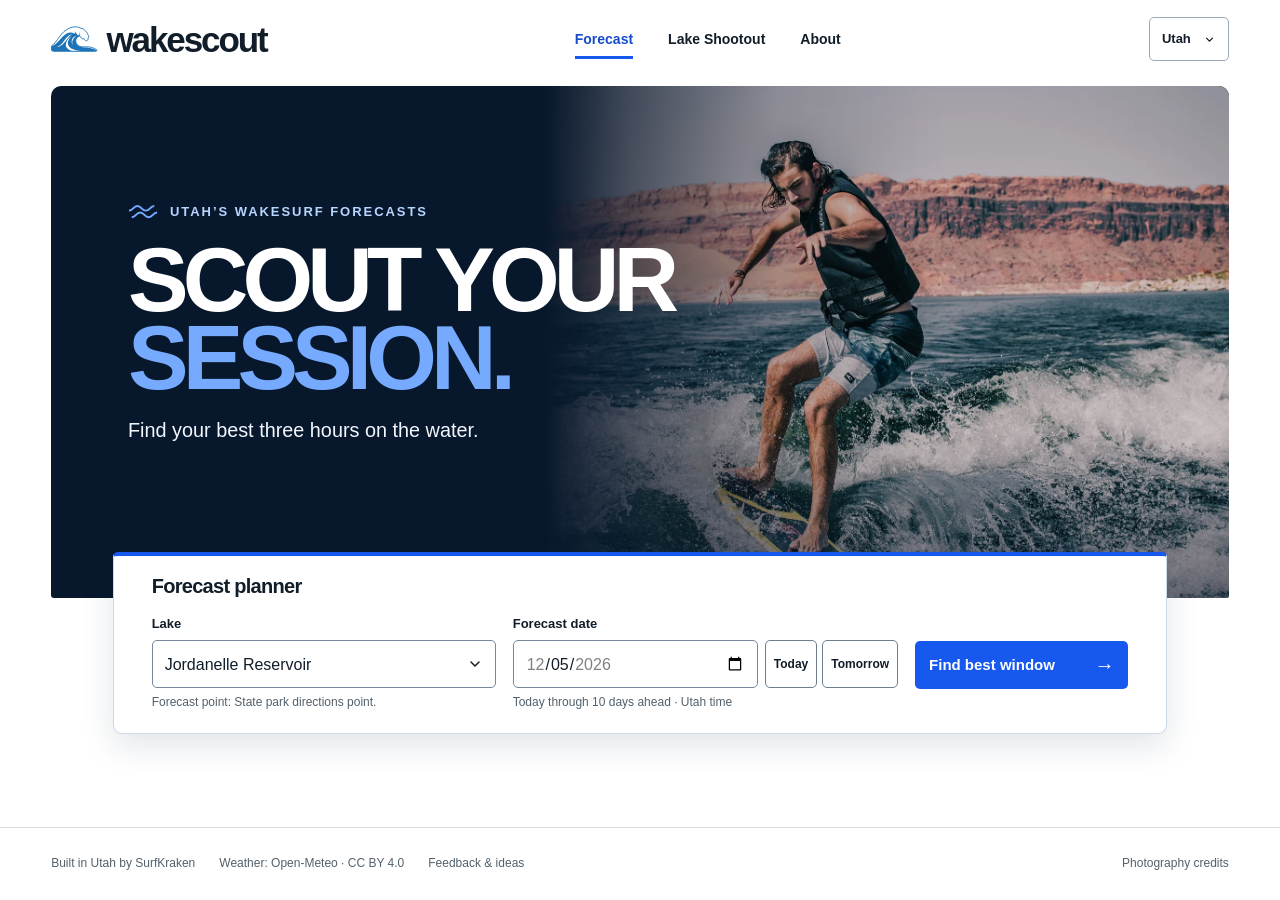
==== commit 3ddce189: "Deploy WakeScout Surf Preview to production" ====
--- a/index.html
+++ b/index.html
@@ -1,21 +1,225 @@
 <!doctype html>
-<html lang="en"><head><meta charset="utf-8"><meta name="viewport" content="width=device-width, initial-scale=1, viewport-fit=cover"><meta name="theme-color" content="#ffffff"><meta name="description" content="Find your best three-hour daylight wakesurfing window at 25 Utah lakes. Free weather planning from WakeScout."><title>WakeScout | Better water. More wakesurf.</title><link rel="icon" href="assets/icon.svg" type="image/svg+xml"><link rel="apple-touch-icon" href="assets/icon-192.png"><link rel="manifest" href="manifest.webmanifest"><link rel="stylesheet" href="src/styles.css"></head>
+<html lang="en"><head><meta charset="utf-8"><meta name="viewport" content="width=device-width, initial-scale=1, viewport-fit=cover"><meta name="theme-color" content="#ffffff"><meta name="description" content="Find your best three-hour daylight wakesurfing window at 25 Utah lakes. Free weather planning from WakeScout."><title>WakeScout | Utah Wakesurf Forecast</title><link rel="icon" href="[data-uri]" type="image/svg+xml"><link rel="apple-touch-icon" href="[data-uri]"><style>:root{color-scheme:light;--bg:#fff;--ink:#111d29;--muted:#53616c;--blue:#1758ee;--ice:#eef5ff;--line:#d8e0e5;--sans:'Helvetica Neue',Arial,sans-serif;--serif:Georgia,'Times New Roman',serif;--page:1440px}
+*{box-sizing:border-box}html{scroll-behavior:smooth;scroll-padding-top:22px}body{margin:0;color:var(--ink);background:#fff;font:16px/1.6 var(--sans);-webkit-font-smoothing:antialiased}button,input,select,textarea{font:inherit}button,a,input,select,summary{touch-action:manipulation}button{cursor:pointer;color:inherit}button:disabled{opacity:.55;cursor:wait}a{color:inherit;text-underline-offset:4px}button,a{ -webkit-tap-highlight-color:transparent}button:focus-visible,a:focus-visible,input:focus-visible,select:focus-visible,summary:focus-visible,textarea:focus-visible,[tabindex]:focus-visible{outline:3px solid var(--blue);outline-offset:5px}[hidden]{display:none!important}img{max-width:100%;display:block}figure,p,h1,h2,h3{margin:0}h1,h2,h3{line-height:1.08}em{font-family:var(--serif);font-weight:400}button{border-radius:0}.sr-only{position:absolute;width:1px;height:1px;overflow:hidden;clip-path:inset(50%);white-space:nowrap}.skip{position:fixed;left:-9999px;z-index:100}.skip:focus{left:15px;top:15px;background:#fff;padding:15px;border:2px solid var(--blue)}
+.topbar{max-width:var(--page);margin:auto;display:flex;align-items:center;justify-content:space-between;padding:25px 4%;gap:28px;min-height:96px}.brand{font-size:35px;letter-spacing:-2.1px;font-weight:900;text-decoration:none;line-height:1}nav{display:flex;gap:27px;align-items:center}nav button{border:0;background:none;font-size:12px;font-weight:700;padding:10px 0;position:relative}nav button:after{content:'';position:absolute;left:0;bottom:3px;height:2px;width:0;background:var(--blue);transition:width .2s}nav button:hover:after,nav button[aria-current=page]:after{width:100%}.state-menu{position:relative;z-index:15}.state-menu>summary{list-style:none;min-height:42px;display:flex;align-items:center;gap:22px;border:1px solid #6c7e8e;padding:8px 15px;font-size:12px;font-weight:700}.state-menu>summary::-webkit-details-marker{display:none}.state-options{position:absolute;right:0;top:calc(100% + 8px);width:270px;padding:22px;background:#fff;box-shadow:0 12px 40px #111d2926;border:1px solid var(--line)}.state-options .eyebrow{font-size:9px}.state-options a,.state-coming{display:flex;flex-direction:column;padding:14px 0;text-decoration:none;border-bottom:1px solid var(--line);font-size:15px;font-weight:700}.state-options small{font-size:11px;color:var(--muted);font-weight:400}.state-options a{color:var(--blue)}
+main{max-width:var(--page);margin:auto;padding:0 4%}.eyebrow{font-size:10px;line-height:1.6;letter-spacing:1.8px;font-weight:800;color:var(--blue);text-transform:uppercase}
+.launch-pad{padding:34px 36px 23px;background:var(--ice);scroll-margin-top:25px}#search-form{display:grid;grid-template-columns:minmax(0,1.1fr) minmax(0,1fr) minmax(180px,.7fr);gap:22px;align-items:start}label,legend{display:block;font-size:11px;font-weight:750;margin-bottom:9px}select,input[type=date],input[type=search]{width:100%;min-height:52px;border:1px solid #6c7e8e;border-radius:0;background:white;color:var(--ink);padding:12px 14px;font-size:15px;min-width:0}input[type=date]{appearance:none;max-width:100%;min-width:0}.field-note{font-size:10px;line-height:1.6;color:var(--muted);margin:8px 0 0}.quickdates{display:flex;gap:8px;margin-top:8px}.quickdates button{background:transparent;border:1px solid #6c7e8e;font-size:10px;font-weight:650;min-height:32px;padding:5px 10px}.quickdates button:hover{background:white}.primary{display:flex;align-items:center;justify-content:space-between;gap:15px;width:100%;min-height:52px;border:0;background:var(--blue);color:white;padding:13px 19px;font-size:12px;font-weight:750}.primary:hover:not(:disabled){background:#0b3fb7}.primary span{font-size:20px}.results-area{min-width:0;scroll-margin-top:24px}.status{padding:16px 22px;border:1px solid #a9c2ea;font-size:13px;background:#eff6ff;margin-top:20px}.status.error{border-left:4px solid #1b3d66}.status:empty,#status:empty{display:none}.status button{min-height:44px;padding:10px 15px;border:1px solid #a0b8d4;background:#fff;display:block;margin-top:8px}fieldset{border:0;padding:0;margin:0;min-width:0}.selection-actions{display:flex;align-items:center;gap:15px;margin:5px 0 8px}.selection-actions button{min-height:36px;border:0;border-bottom:1px solid #a2bad9;padding:4px 0;background:none;font-size:11px;font-weight:700}.selection-actions span{margin-left:auto;font-size:10px;color:var(--muted)}#lake-checks{max-height:230px;overflow:auto;border:1px solid #6c7e8e;background:#fff;padding:5px 13px;margin-top:7px}#lake-checks label{display:flex;align-items:center;gap:10px;font-size:12px;font-weight:500;min-height:40px;margin:0}input[type=checkbox]{width:17px;height:17px;accent-color:var(--blue)}
+.has-report .launch-pad{margin-top:20px}
+/* Session reports are an editorial reveal, followed by a practical data sheet. */
+.recommendation{margin-top:36px;display:grid;grid-template-columns:1.35fr .65fr;border-bottom:1px solid var(--line);min-width:0}.recommend-photo{grid-column:2;grid-row:1;position:relative;min-height:290px;max-height:420px;margin:0 0 25px 25px;overflow:hidden}.recommend-photo img{width:100%;height:100%;object-fit:cover;object-position:60% center}.recommend-photo>span{position:absolute;bottom:15px;left:15px;right:15px;background:#fff;padding:8px 10px;font-size:7px;font-weight:750;letter-spacing:1.4px}.recommend-top{grid-column:1;grid-row:1;padding:16px 0 35px;min-width:0}.result-overline .eyebrow{font-size:9px}.recommend-top h2{font-size:34px;letter-spacing:-1.5px;margin:14px 0 8px}.result-date{font-size:12px;color:var(--muted)}.window-time{display:flex;align-items:center;gap:12px;flex-wrap:wrap;font-size:clamp(34px,5vw,65px);font-weight:750;line-height:1.08;letter-spacing:-3px;margin:25px 0 21px;font-variant-numeric:tabular-nums;color:var(--blue)}.time-part{white-space:nowrap}.time-dash{font-weight:350;font-size:.7em}.session-quality{display:flex;gap:12px;align-items:center}.wave-mark{display:none}.quality{font-size:12px;line-height:1.3;letter-spacing:1px;font-weight:800;text-transform:uppercase;border:1px solid #a9bbd1;padding:9px 13px;display:inline-flex;color:#173d70}.quality.excellent{color:#1041b4;border-color:#a2b8f0;background:#edf3ff}.window-note{font-size:10px;color:var(--muted);margin-top:11px}.elapsed{font-size:11px;color:#4f6172;max-width:500px;border-left:2px solid #7b99ce;margin-top:12px;padding-left:12px}.metrics{grid-column:1/-1;display:grid;grid-template-columns:repeat(4,minmax(0,1fr));border-block:1px solid var(--line);padding:28px 0}.metric{display:flex;flex-direction:column;padding:0 25px;min-width:0}.metric:first-child{padding-left:0}.metric+.metric{border-left:1px solid var(--line)}.metric .label{order:1;font-size:9px;font-weight:750;letter-spacing:1px;text-transform:uppercase;margin-top:10px}.metric .value{font-size:48px;line-height:1;letter-spacing:-2px;font-weight:650;font-variant-numeric:tabular-nums}.metric .unit{font-size:13px;letter-spacing:0;color:#526b82}.metric .detail{order:2;font-size:10px;color:var(--muted);margin-top:5px}.result-body{grid-column:1/-1;padding:30px 0}.why{font-size:14px;line-height:1.8;max-width:850px;margin-bottom:24px}.day-facts{display:grid;grid-template-columns:repeat(4,minmax(0,1fr));gap:25px;border-top:1px solid var(--line);padding:24px 0;font-size:14px;font-weight:650}.day-facts span{display:block;font-size:10px;font-weight:500;color:var(--muted);margin-bottom:5px}.point,.disclaimer{font-size:11px;color:var(--muted);line-height:1.8;margin-top:15px;max-width:1000px}.point a,.disclaimer a{color:#154dbd}.result-links{display:flex;flex-wrap:wrap;gap:9px;margin-top:25px}.action-button,.link-button{display:inline-flex;align-items:center;justify-content:center;min-height:44px;border:1px solid #9cabb9;padding:10px 15px;background:#fff;font-size:11px;font-weight:700;text-decoration:none;color:#163d7d}.action-button:hover,.link-button:hover{background:var(--ice);border-color:var(--blue)}.share-note{font-size:12px;color:#224f91;margin-top:15px}.share-note textarea{width:100%;min-height:150px;border:1px solid #6c7e8e;padding:15px;line-height:1.6}.partial{font-size:12px;background:var(--ice);padding:15px;margin-top:18px}.details-card{border-bottom:1px solid var(--line);padding:0 0 6px;margin-top:12px}.details-card summary{min-height:70px;display:flex;align-items:center;justify-content:space-between;gap:15px;cursor:pointer;list-style:none;font-size:14px;font-weight:700}.details-card summary::-webkit-details-marker{display:none}.details-card summary:after{content:'+';font-size:25px;color:var(--blue);font-weight:400}details[open].details-card summary:after{content:'−'}.details-card p{font-size:12px;color:var(--muted);margin-bottom:20px}.table-scroll{overflow:auto;max-width:100%;margin:15px 0}table{width:100%;border-collapse:collapse;text-align:left;font-size:12px}caption{text-align:left;font-size:11px;color:var(--muted);margin-bottom:12px}th,td{padding:14px 12px;border-bottom:1px solid var(--line);white-space:nowrap}th{font-size:9px;letter-spacing:.7px;font-weight:750;text-transform:uppercase;color:#475e72}.winner-row{background:#edf3ff}.invalid{opacity:.65}.plot{display:flex;gap:8px;align-items:end;height:155px;overflow:auto;padding:0 0 15px}.bar-column{display:flex;flex:1;min-width:25px;flex-direction:column;justify-content:end;height:100%;gap:5px;text-align:center}.bar-column em,.bar-column span{font:10px var(--sans);color:var(--muted)}.bar{background:#b4cbf5;min-height:3px}.bar.best{background:var(--blue)}.pending{opacity:.45;pointer-events:none}.details-card>.action-button{margin:10px 0 20px}
+/* Intel remains independent of the forecast. */
+.lake-intel{margin-top:35px;padding:30px;background:#f5f8fc;border:1px solid var(--line)}.lake-intel header h2{font-size:30px;letter-spacing:-1px;margin-top:8px}.lake-intel header p{font-size:12px;color:var(--muted);margin:10px 0}.intel-scope{border-left:2px solid var(--blue);padding:10px 15px;margin:16px 0;font-size:12px;line-height:1.7;background:white}.intel-checked,.intel-loading{font-size:11px;color:var(--muted);margin:13px 0}.intel-card{border-top:1px solid #c9d5e0;padding:22px 0}.intel-card h3{font-size:20px;line-height:1.3;letter-spacing:-.5px;margin:12px 0}.intel-card p{font-size:13px;line-height:1.8;margin:10px 0}.intel-card .intel-source,.intel-card .intel-dates{font-size:10px;color:var(--muted)}.intel-tags{display:flex;flex-wrap:wrap;gap:8px;font-size:9px;font-weight:700;letter-spacing:.3px}.intel-tags span{border:1px solid #b6c8dd;padding:4px 8px;background:#fff}.intel-card a,.intel-official a{display:inline-flex;align-items:center;min-height:44px;font-size:11px;color:#154dbd}.intel-message{font-size:15px;font-weight:700;margin:20px 0 10px}.intel-caution,.intel-sites{font-size:11px;color:var(--muted);line-height:1.8;margin:12px 0}.intel-official{display:flex;flex-wrap:wrap;gap:5px 22px;border-top:1px solid var(--line);padding-top:12px}
+/* About: an open editorial reading room, without the former framed cards. */
+.about{padding:30px 0 80px}.about-intro{display:grid;grid-template-columns:1fr 260px;gap:50px;align-items:center;padding-bottom:55px;border-bottom:1px solid var(--line);margin-bottom:40px}.about-intro h1{font-size:clamp(48px,6vw,80px);letter-spacing:-4px;margin:18px 0 25px}.about-intro h1 em{color:var(--blue)}.about-intro>div>p:last-child{font-size:14px;line-height:1.8;color:var(--muted);max-width:570px}.about-intro img{width:100%;height:250px;object-fit:cover;object-position:50% 60%}.about-browser{display:grid;grid-template-columns:230px minmax(0,1fr);gap:60px;align-items:start;scroll-margin-top:25px}.about-sidebar{position:sticky;top:24px}.about-sidebar>.eyebrow{font-size:9px;margin:0 0 20px}.about-tablist{display:flex;flex-direction:column;gap:3px}.about-tablist button{display:flex;align-items:center;gap:12px;width:100%;min-height:47px;border:0;background:#fff;text-align:left;padding:12px 13px;font-size:12px;font-weight:650;color:#506171}.about-tablist button[aria-selected=true]{background:var(--blue);color:#fff}.about-tablist button:hover:not([aria-selected=true]){background:var(--ice)}.topic-number{font-size:8px;font-weight:500;opacity:.75}.topic-arrow{margin-left:auto;opacity:0}[aria-selected=true]>.topic-arrow{opacity:1}.about-sidebar-note{font-size:10px;color:var(--muted);line-height:1.9;border-top:1px solid var(--line);padding-top:18px;margin-top:23px}.about-content{min-width:0}.about-topic-panel{min-width:0}.about article{padding:0 0 30px}.about article+article{border-top:1px solid var(--line);padding:28px 0 0}.about article h2{font-size:36px;letter-spacing:-1.5px;line-height:1.15;margin:10px 0 23px}.about article h3{font-size:16px;line-height:1.4;margin:25px 0 10px}.about article p,.about li{font-size:14px;line-height:1.85;color:#4b5e6e;margin:12px 0}.about article .eyebrow{font-size:9px}.about .quote{font-family:var(--serif);font-style:italic;font-size:22px;line-height:1.5;color:#184bb2;border-left:2px solid var(--blue);padding-left:20px;margin:25px 0}.about .window-example{display:grid;gap:1px;border-block:1px solid var(--line);margin:22px 0}.about .window-row{display:flex;justify-content:space-between;gap:10px;padding:14px 0;border-bottom:1px solid var(--line);font-size:12px}.about .window-row:last-child{border:0}.about .window-row span{color:var(--muted)}.about .ranking{margin-top:28px}.about .ranking-key{margin-top:25px}.about-mobile-topics{display:none}
+footer{background:#111d29;color:#fff;padding:42px max(4vw,20px) 25px}.footer-meta{display:flex;flex-wrap:wrap;gap:15px 25px;max-width:1325px;margin:auto;padding-top:23px;border-top:1px solid #3c4854;font-size:9px;color:#b7c2ce}.footer-meta>a{text-decoration:none}.photo-credits{margin-left:auto;max-width:470px}.photo-credits>summary{cursor:pointer;min-height:24px}.photo-credits p{font-size:10px;line-height:1.8;margin:12px 0}.photo-credits a{color:#d0e0ff}
+
+@media(max-width:1100px){nav{gap:18px}nav button{font-size:11px}.day-facts{grid-template-columns:repeat(3,minmax(0,1fr))}.window-time{font-size:47px;letter-spacing:-2px}.about-browser{gap:30px}}
+@media(max-width:800px){.topbar{flex-wrap:wrap;gap:18px;padding:22px 4% 15px}.brand{font-size:31px}nav{order:3;width:100%;justify-content:space-between;border-top:1px solid var(--line);padding-top:9px}.state-menu{margin-left:auto}.launch-pad{padding:27px 23px 18px}#search-form{grid-template-columns:1fr 1fr}.primary{width:auto;min-width:230px}.about-intro{grid-template-columns:1fr 190px;gap:30px}.about-intro h1{font-size:58px}.about-browser{grid-template-columns:185px minmax(0,1fr);gap:25px}.about-tablist button{font-size:10px;padding:12px 8px}.about article h2{font-size:30px}.recommendation{grid-template-columns:1.5fr .5fr}.recommend-photo{min-height:260px}.recommend-top h2{font-size:27px}.metric{padding:0 15px}.metric .value{font-size:39px}.metric .unit{font-size:11px}.day-facts{grid-template-columns:repeat(2,minmax(0,1fr))}}
+@media(max-width:600px){.topbar{padding:20px 18px 12px}.brand{font-size:31px}.state-menu>summary{min-height:38px;padding:7px 12px;font-size:11px}nav{gap:10px}nav button{font-size:10px;min-height:40px}main{padding:0 18px}.launch-pad{padding:22px 17px 17px}#search-form{grid-template-columns:minmax(0,1fr);gap:21px}select,input[type=date],input[type=search]{font-size:16px;min-height:52px;padding:12px 10px}.field-note{font-size:10px}.primary{width:100%;min-width:0;min-height:52px}.recommendation{display:block;margin-top:28px}.recommend-photo{display:none}.recommend-top{padding:8px 0 26px}.recommend-top h2{font-size:28px;letter-spacing:-1px}.result-overline .eyebrow{font-size:8px}.result-date{font-size:11px}.window-time{font-size:clamp(33px,8.6vw,51px);gap:7px;letter-spacing:-1.5px;margin:24px 0 18px}.quality{font-size:10px;padding:8px 11px;letter-spacing:.6px}.window-note{font-size:9px}.elapsed{font-size:10px}.metrics{grid-template-columns:repeat(2,minmax(0,1fr));gap:24px 0;padding:24px 0}.metric{padding:0 16px}.metric:nth-child(odd){padding-left:0;border-left:0}.metric .value{font-size:40px;letter-spacing:-1.5px}.metric .label{font-size:8px;letter-spacing:.7px;margin-top:8px}.metric .detail{font-size:9px}.metric .unit{font-size:11px}.result-body{padding-top:24px}.why{font-size:12px}.day-facts{gap:22px 16px;font-size:12px;padding:20px 0}.day-facts span{font-size:9px}.point,.disclaimer{font-size:10px}.result-links{gap:7px}.action-button,.link-button{font-size:10px;padding:9px 12px}.details-card summary{font-size:12px;line-height:1.6;min-height:65px}.details-card p{font-size:10px}.lake-intel{padding:20px 17px;margin-top:25px}.lake-intel header h2{font-size:25px}.lake-intel header p{font-size:11px}.intel-card h3{font-size:19px}.intel-card p{font-size:12px}.intel-scope{font-size:10px;padding:9px 12px}.intel-card .intel-source,.intel-card .intel-dates{font-size:9px}.intel-caution,.intel-sites{font-size:10px}.intel-card a,.intel-official a{font-size:10px}.about{padding:20px 0 50px}.about-intro{display:block;margin-bottom:25px;padding-bottom:27px}.about-intro h1{font-size:53px;letter-spacing:-3px;margin:16px 0 20px}.about-intro .eyebrow{font-size:8px}.about-intro img{display:none}.about-intro>div>p:last-child{font-size:12px}.about-browser{display:block}.about-sidebar{display:none}.about-mobile-topics{display:block;margin-bottom:30px}.about-mobile-topics label{font-size:8px;letter-spacing:1.2px}.about-mobile-topics select{font-size:16px;color:var(--ink);background:#f4f7fc}.about article h2{font-size:29px;letter-spacing:-1px;margin:12px 0 20px}.about article h3{font-size:15px;margin-top:23px}.about article p,.about li{font-size:13px;line-height:1.8}.about article .eyebrow{font-size:8px}.about .quote{font-size:21px}.about .window-row{font-size:10px;flex-wrap:wrap;padding:12px 0}.about article{padding-bottom:25px}th,td{font-size:10px;padding:12px 9px}th{font-size:8px}caption{font-size:10px}.footer-meta{font-size:8px;gap:14px 20px}.photo-credits{margin-left:0;width:100%}}
+@media(prefers-reduced-motion:reduce){html{scroll-behavior:auto}*,*:before,*:after{transition:none!important;animation:none!important}}
+@media print{.topbar,.launch-pad,footer,.result-links,.recommend-photo{display:none!important}main{padding:0}.recommendation{display:block}.recommend-top{padding:10px 0}.metrics{color:#000}.results-area{width:100%}}
+
+/* The action shot sets the mood. The attached planner turns it into a plan. */
+:root{--deep:#08182c;--electric:#75aaff;--shell:1440px;--gutter:clamp(16px,4vw,56px)}
+body{min-height:100vh;display:flex;flex-direction:column}
+main,.topbar{width:100%;max-width:var(--shell);padding-inline:var(--gutter)}
+main{flex:1}
+.topbar{min-height:78px;padding-block:12px;gap:24px}
+.brand{display:inline-flex;align-items:center}
+.brand-wave{flex:none;width:1.34em;height:auto;margin-right:.24em;color:#1c73b7}
+.topbar nav{gap:9px}
+.topbar nav button{min-height:44px;padding:0 13px;font-size:14px;white-space:nowrap}
+.topbar nav button:after{bottom:2px;height:3px;left:13px}
+.topbar nav button:hover:after,.topbar nav button[aria-current=page]:after{width:calc(100% - 26px)}
+.topbar nav button[aria-current=page]{color:#164cca}
+.state-menu>summary{min-height:44px;padding:0 12px;gap:12px;border-color:#99a9ba;border-radius:5px;font-size:13px;cursor:pointer}
+.state-options{width:min(264px,calc(100vw - 32px));border-radius:6px}
+.state-options .state-coming:last-child{border-bottom:0}
+.state-options [aria-current]{color:#1045c1}
+#planner{padding:8px 0 45px}
+.planner-layout{min-width:0}
+.session-hero{isolation:isolate;position:relative;display:grid;align-items:center;min-height:clamp(398px,40vw,526px);overflow:hidden;background:var(--deep);border-radius:10px 10px 3px 3px;color:#fff}
+.session-images{position:absolute;z-index:-1;inset:0 0 0 42%}
+.session-images img{width:100%;height:100%;object-fit:cover;object-position:58% 50%}
+.session-images .shootout-image,#planner[data-mode=shootout] .session-images .forecast-image{display:none}
+#planner[data-mode=shootout] .session-images .shootout-image{display:block;object-position:73% 56%}
+.session-images:after{content:"";position:absolute;inset:0;background:linear-gradient(90deg,var(--deep),rgba(8,24,44,.62) 12%,rgba(8,24,44,.15) 34%,transparent 58%),linear-gradient(0deg,rgba(8,24,44,.42),transparent 32%);pointer-events:none}
+.hero-copy{max-width:62%;padding:40px 0 77px clamp(32px,6vw,84px)}
+.hero-kicker{display:flex;align-items:center;gap:12px;color:#b8d5ff;font-size:clamp(10px,1.1vw,13px);font-weight:800;letter-spacing:.15em;text-transform:uppercase}
+.hero-kicker svg{flex:none;color:var(--electric)}
+.hero-copy h1{margin:18px 0 20px;font-size:clamp(54px,7.1vw,100px);font-weight:900;line-height:.86;letter-spacing:-.065em;text-transform:uppercase}
+.hero-copy h1 span{display:block;white-space:nowrap}
+#headline-accent{color:var(--electric)}
+.hero-copy p{max-width:36ch;font-size:clamp(15px,1.55vw,21px);line-height:1.4;color:#f1f6ff}
+.launch-pad{position:relative;z-index:1;margin:-46px clamp(20px,4.8vw,66px) 0;padding:20px clamp(20px,3vw,38px) 22px;border:1px solid #cbd9eb;border-top:4px solid var(--blue);border-radius:5px 5px 9px 9px;background:#fff;box-shadow:0 12px 32px #0f2e5320}
+.launch-pad h2{font-size:20px;letter-spacing:-.035em;margin-bottom:16px}
+#search-form{--control-height:48px;display:grid;grid-template-columns:minmax(0,1fr);gap:14px}
+#search-form :is(select,input[type=date],input[type=search],button){height:var(--control-height);min-height:var(--control-height)}
+#search-form label,#search-form legend{font-size:13px;font-weight:750;margin-bottom:6px}
+#search-form select,#search-form input[type=date],#search-form input[type=search]{border-color:#74879d;border-radius:5px;font-size:16px;padding:9px 12px}
+#search-form select{-webkit-appearance:none;appearance:none;padding-right:36px;text-overflow:ellipsis;background-image:url("data:image/svg+xml,%3Csvg xmlns='http://www.w3.org/2000/svg' viewBox='0 0 16 16'%3E%3Cpath d='m4 6 4 4 4-4' fill='none' stroke='%23111d29' stroke-width='1.5' stroke-linecap='round' stroke-linejoin='round'/%3E%3C/svg%3E");background-repeat:no-repeat;background-position:right 12px center;background-size:16px}
+#search-form input[type=date]::-webkit-date-and-time-value{text-align:left;min-height:1em}
+.date-controls{display:grid;grid-template-columns:minmax(0,1fr) auto;gap:7px}
+.field-note{font-size:12px;line-height:1.4;margin-top:6px}
+.quickdates{margin:0;gap:5px}
+.quickdates button{padding:0 8px;font-size:12px;background:#fff;border-radius:5px}
+.quickdates button:hover{background:var(--ice)}
+.primary{width:100%;min-width:0;border-radius:5px;font-size:15px;padding:9px 14px}
+.selection-actions button{font-size:13px}
+.planner-side{min-width:0}
+.lineup-panel{min-width:0;margin-top:14px;padding:12px;border:1px solid #d7e3f6;border-radius:6px;background:#f4f8ff}
+.lineup-header{display:flex;align-items:center;justify-content:space-between;gap:10px}
+.lineup-header h3{font-size:15px;letter-spacing:-.02em}
+#lineup-panel #count{flex:none;padding:2px 8px;border-radius:999px;background:#e3edff;color:#194aa9;font-size:12px;font-weight:700}
+#lineup-empty{margin-top:7px;color:var(--muted);font-size:13px;line-height:1.5}
+.lineup-lakes{display:grid;grid-template-columns:repeat(auto-fit,minmax(min(100%, 172px),1fr));gap:6px;max-height:158px;overflow:auto;margin:8px 0 0;padding:2px;list-style:none}
+.lineup-lakes li{min-width:0}
+.lineup-remove{display:flex;align-items:center;justify-content:space-between;gap:6px;width:100%;padding:5px 8px;border:1px solid #a8bbd6;border-radius:5px;background:#fff;text-align:left;font-size:13px;font-weight:700;line-height:1.15}
+.lineup-remove span:first-child{min-width:0;overflow-wrap:anywhere}
+.lineup-remove span:last-child{flex:none;color:#1950c0;font-size:18px}
+.lineup-remove:hover:not(:disabled){border-color:var(--blue);background:#eaf2ff}
+.lineup-remove:focus-visible{outline-offset:-3px}
+#lake-checks{border-radius:5px;max-height:168px}
+#search-form #lake-checks label{font-size:14px;min-height:44px;margin:0;font-weight:500}
+.results-area{margin-inline:clamp(0px,2vw,26px)}
+#results{scroll-margin-top:18px}
+#results:empty{display:none}
+.has-report .session-hero{position:absolute;width:1px;height:1px;min-height:0;clip-path:inset(50%)}
+.has-report .session-images,.has-report .hero-kicker,.has-report .hero-copy p{display:none}
+.has-report .launch-pad{margin:0;background:#f8faff;box-shadow:none}
+.has-report .results-area{margin-inline:0}
+.recommendation{margin-top:24px}
+.recommend-top{background:var(--deep);color:white;padding:clamp(22px,4vw,48px);border-radius:8px 0 0 0}
+.recommend-top h2{margin-top:10px}
+.recommend-top .eyebrow,.recommend-top .window-time{color:var(--electric)}
+.recommend-top .eyebrow{font-size:11px}
+.recommend-top .result-date,.recommend-top .window-note,.recommend-top .elapsed{color:#d4e4fa}
+.recommend-top .quality{border-radius:4px;background:#142e4c;color:#f0f7ff;border-color:#6989ae}
+.recommend-top .quality.excellent{background:#c9e0ff;border-color:#c9e0ff;color:#102953}
+.recommend-photo{margin:0;max-height:none;border-radius:0 8px 0 0}
+.recommend-photo>span{display:none}
+.recommend-photo img{position:absolute;inset:0;object-position:73% center}
+.metrics{padding:20px 0;background:#f1f6ff;border:1px solid #cddcf0;border-radius:0 0 8px 8px}
+.metric:first-child{padding-left:25px}
+.metric .value{color:#194fc7;font-weight:780}
+.about{padding:8px 0 40px}
+.about-intro{min-height:190px;grid-template-columns:minmax(0,1fr) 34%;gap:20px;background:var(--deep);color:#fff;border:0;border-radius:8px;padding:0;margin:0 0 30px;overflow:hidden}
+.about-intro>div{padding:24px clamp(20px,4vw,46px)}
+.about-intro h1{font-size:clamp(34px,5vw,68px);font-weight:850;letter-spacing:-.05em;margin:0}
+.about-intro>div>p:last-child{font-size:15px;line-height:1.5;margin-top:10px;color:#d4e4fa}
+.about-intro img{width:100%;height:190px;object-fit:cover;object-position:50% 63%}
+footer{padding:14px var(--gutter);background:#fff;color:var(--ink);border-top:1px solid var(--line)}
+.footer-meta{max-width:1328px;padding:0;border:0;align-items:baseline;gap:3px 24px;font-size:12px;color:var(--muted)}
+.footer-meta>a,.photo-credits>summary{display:inline-flex;align-items:center;gap:5px;min-height:44px;text-decoration:none;font-size:12px}
+.footer-meta>a:hover,.photo-credits>summary:hover{text-decoration:underline;color:#1045c1}
+.photo-credits{margin:0 0 0 auto}
+.photo-credits a{color:#1045c1}
+.photo-credits p{font-size:12px;line-height:1.5;margin:0 0 8px}
+@media(min-width:1020px){
+ #search-form{grid-template-columns:minmax(0,1fr) minmax(0,1.12fr) minmax(160px,.62fr);gap:17px;align-items:start}
+ #run{margin-top:27px}
+}
+@media(min-width:670px) and (max-width:1019px){
+ #search-form{grid-template-columns:minmax(0,1fr) minmax(0,1fr)}
+ #run{grid-column:1/-1}
+}
+@media(min-width:670px){
+ #planner[data-mode=shootout] #search-form{grid-template-columns:minmax(0,1fr) minmax(0,1fr)}
+ #planner[data-mode=shootout] #run{grid-column:1/-1;margin-top:0}
+}
+@media(max-width:800px){
+ .topbar{min-height:0;gap:8px 16px;padding-block:12px 4px}
+ .topbar nav{border-top:1px solid var(--line);padding-top:5px;gap:4px;justify-content:flex-start}
+ .photo-credits{margin-left:0}
+}
+@media(max-width:669px){
+ #planner{padding-bottom:24px}
+ .session-hero{min-height:328px}
+ .session-images{left:12%}
+ .session-images img{object-position:57% 67%}
+ .session-images:after{background:linear-gradient(90deg,var(--deep),#08182cb8 28%,#08182c22 72%),linear-gradient(0deg,#08182ce0,transparent 64%)}
+ .hero-copy{align-self:end;max-width:100%;padding:24px 18px 56px}
+ .hero-copy h1{font-size:clamp(41px,10vw,66px);margin:15px 0 12px}
+ .hero-copy p{font-size:15px}
+ .hero-kicker{gap:8px}
+ .hero-kicker svg{width:24px}
+ .launch-pad{margin:-28px 8px 0;padding:16px 14px}
+ .launch-pad h2{font-size:18px;margin-bottom:13px}
+ .recommend-photo{display:none}
+ .recommend-top{border-radius:8px 8px 0 0}
+ .metric,.metric:first-child,.metric:nth-child(odd){padding:0 14px}
+ .results-area{margin-inline:0}
+ .about-intro{display:block}
+ .about-intro img{height:116px;object-position:50% 65%}
+ .footer-meta{gap:0 15px}
+ .footer-meta>span{width:100%}
+}
+@media(min-width:601px) and (max-width:669px){.recommendation{display:block}}
+@media(max-width:365px){
+ .topbar nav button{padding-inline:10px;font-size:13px}
+ .date-controls{grid-template-columns:minmax(0,1fr)}
+ .quickdates button{flex:1}
+ .hero-copy{padding-inline:15px}
+ .hero-copy p{max-width:27ch}
+}
+@media print{
+ .session-hero{display:none!important}
+ .recommend-top,.metrics{background:#fff;color:#000}
+ .recommend-top .eyebrow,.recommend-top .window-time,.recommend-top .result-date,.recommend-top .window-note,.recommend-top .elapsed{color:#000}
+}
+</style></head>
 <body><a class="skip" href="#main">Skip to main content</a>
-<div class="utility-bar"><span>LESS GUESSING. MORE RIDING.</span><span>UTAH WAKESURF FORECASTS</span></div>
-<header class="topbar"><a href="./" class="brand" aria-label="WakeScout home">wakescout<span aria-hidden="true">/</span></a>
-<nav aria-label="Main navigation"><button type="button" data-mode="window" aria-current="page">Forecast One Lake</button><button type="button" data-mode="shootout">Lake Shootout</button><button type="button" data-mode="about">Inside WakeScout</button></nav>
-<details class="state-menu"><summary aria-label="Choose state. Current state: Utah">Utah <span aria-hidden="true">⌄</span></summary><div class="state-options"><p class="eyebrow">YOUR HOME WATER</p><a href="./" aria-current="location"><span>Utah</span><small>25 lakes. Ready to ride.</small></a><div class="state-coming" aria-disabled="true"><span>Idaho</span><small>Coming January 2027</small></div><div class="state-coming" aria-disabled="true"><span>Arizona</span><small>Coming January 2027</small></div></div></details></header>
-<main id="main"><section id="planner">
-<div class="campaign-hero"><div class="hero-copy"><p class="eyebrow">FOR THE EARLY CREW. THE LAST SET. THE GOOD DAYS.</p><h1 id="headline">Better water.<br>More <em>wakesurf.</em></h1><p id="subhead">Find the best 3-hour wakesurf window at your Utah lake. Less time reading the weather. More time riding it.</p><div class="hero-actions"><a class="button button-blue" href="#launch-pad">Scout my session <span aria-hidden="true">↗</span></a><button class="text-link" type="button" data-ui-mode="shootout">Compare the lakes <span aria-hidden="true">→</span></button></div><p class="hero-footnote"><span class="availability-dot" aria-hidden="true"></span> 25 Utah lakes. Free for every session.</p></div>
-<figure class="hero-photo"><picture><img src="assets/wakesurf-9502972.webp" alt="Wakesurfer carving a boat wake in front of sunlit red-rock cliffs" width="1467" height="2200" fetchpriority="high"></picture><figcaption><span>MAKE ROOM FOR<br>ANOTHER SET.</span><span class="photo-index">01 / THE FEELING</span></figcaption><span class="photo-credit">HARRISON FITTS / PEXELS</span></figure></div>
-<div class="fact-rail"><p><strong>25</strong><span>UTAH LAKES TO EXPLORE</span></p><p><strong>3 HR</strong><span>YOUR BEST DAYLIGHT WINDOW</span></p><p><strong>100%</strong><span>FREE. JUST ADD WATER.</span></p></div>
-<section class="launch-pad" id="launch-pad" aria-labelledby="form-title"><div class="launch-heading"><div><p class="eyebrow">THE NEXT GOOD DAY STARTS HERE</p><h2 id="form-title">Plan your session.</h2></div><div class="mode-switch" aria-label="Forecast type"><button type="button" data-ui-mode="window" aria-pressed="true">One lake</button><button type="button" data-ui-mode="shootout" aria-pressed="false">Lake Shootout</button></div></div><div class="planner-panel"><form id="search-form"><div id="single-picker"><label for="lake">Where are you heading?</label><select id="lake" required></select><p class="field-note" id="point-note"></p></div><fieldset id="multi-picker" hidden><legend>Put your lakes head to head</legend><label for="filter" class="sr-only">Filter lakes</label><input type="search" id="filter" placeholder="Search 25 Utah lakes"><div class="selection-actions"><button type="button" id="all">Select all</button><button type="button" id="none">Clear</button><span id="count"></span></div><div id="lake-checks"></div></fieldset><div class="date-field"><label for="date">When are you surfing?</label><input type="date" id="date" required><div class="quickdates"><button type="button" data-day="0">Today</button><button type="button" data-day="1">Tomorrow</button></div><p class="field-note">Today through 10 days ahead.</p></div><div class="submit-field"><button class="primary" id="run" type="submit">Find my window <span aria-hidden="true">→</span></button><p class="free-note">Always free. No account needed.</p></div></form></div><div class="how-mini"><p>Wind. Gusts. Rain. Every full three-hour daylight window.</p><button id="how" type="button">How we find your window <span aria-hidden="true">↗</span></button></div></section>
-<section class="results-area" aria-label="Surf forecast"><div id="status" role="status" aria-live="polite"></div><div id="results"><div class="forecast-placeholder"><span>01 / CHOOSE YOUR LAKE</span><span>02 / PICK YOUR DAY</span><span>03 / FIND YOUR WINDOW</span></div></div></section>
-<div class="campaign-story"><figure><img src="assets/wakesurf-9955609.webp" alt="Woman wakesurfing on a sunlit boat wake on a lake" width="2000" height="1333" loading="lazy"><figcaption>REAL DAYS. REAL WATER. ALL YOURS.</figcaption></figure><div class="story-copy"><p class="eyebrow">LESS FORECAST FATIGUE</p><h2>The right<br>three hours<br><em>change everything.</em></h2><p>You’ve got the boat. You’ve got the crew. We help you find the window worth showing up for.</p><div class="story-detail"><span>01</span><p><strong>See the whole picture.</strong> Average wind, sustained peaks, gusts and rain, together.</p></div><div class="story-detail"><span>02</span><p><strong>Make daylight count.</strong> Every valid three-hour window gets compared, one hour at a time.</p></div><button class="text-link" type="button" data-ui-topic="ranking">Get inside the forecast <span aria-hidden="true">↗</span></button></div></div>
-<section class="lake-collection"><div class="collection-heading"><div><p class="eyebrow">FIND YOUR HOME WATER</p><h2>Your lake.<br><em>Or your next one.</em></h2></div><p>From red-rock sessions to mountain mornings. Forecasts for 25 Utah lakes, ready when you are.</p></div><div class="lake-links"><button type="button" data-ui-lake="pineview"><span>01</span>Pineview Reservoir <i aria-hidden="true">↗</i></button><button type="button" data-ui-lake="jordanelle"><span>02</span>Jordanelle Reservoir <i aria-hidden="true">↗</i></button><button type="button" data-ui-lake="sand-hollow"><span>03</span>Sand Hollow Reservoir <i aria-hidden="true">↗</i></button><button type="button" data-ui-lake="bear-lake"><span>04</span>Bear Lake <i aria-hidden="true">↗</i></button><button type="button" data-ui-lake="lake-powell"><span>05</span>Lake Powell <i aria-hidden="true">↗</i></button><button type="button" data-ui-lake="deer-creek"><span>06</span>Deer Creek Reservoir <i aria-hidden="true">↗</i></button></div><a class="text-link" href="#launch-pad">Explore all 25 lakes <span aria-hidden="true">→</span></a></section>
-<section class="shootout-campaign"><div><p class="eyebrow">MEET LAKE SHOOTOUT</p><h2>Same crew.<br>Different lake.<br><em>Better call.</em></h2><p>Don’t pick a lake and hope. Put your favorites head to head and let the forecast make its case.</p><button type="button" class="button button-white" data-ui-mode="shootout">Build my Lake Shootout <span aria-hidden="true">↗</span></button></div><figure><img src="assets/wakesurf-28277582.webp" alt="Wakesurfer riding freely on the face of a boat wake" width="1467" height="2200" loading="lazy"><figcaption>GO WHERE THE WINDOW TAKES YOU.</figcaption></figure></section>
-<section class="closing-call"><p class="eyebrow">YOUR NEXT SET IS OUT THERE</p><h2>Bring the boat.<br><em>We’ll bring the intel.</em></h2><a class="button button-blue" href="#launch-pad">Find my wakesurf window <span aria-hidden="true">↗</span></a><p>Forecasts help you plan. Local conditions, access and your judgment always come first.</p></section>
-</section><section id="about" hidden class="about"><div class="about-intro"><div><p class="eyebrow">INSIDE WAKESCOUT / BUILT IN UTAH</p><h1>A little intel.<br><em>A better day.</em></h1><p>Better sessions start with better information. Here’s how WakeScout turns the forecast into a plan worth towing for.</p></div><img src="assets/wakesurf-28277582.webp" alt="Wakesurfer carving a boat wake with spray catching the light" width="1467" height="2200" loading="lazy"></div><div class="about-browser" data-about-browser><aside class="about-sidebar"><p class="eyebrow">EXPLORE WAKESCOUT</p><div class="about-tablist" role="tablist" aria-label="About WakeScout" aria-orientation="vertical"><button type="button" id="topic-essentials" role="tab" aria-controls="panel-essentials" aria-selected="true" tabindex="0" data-about-topic="essentials"><span class="topic-number" aria-hidden="true">01</span><span>The essentials</span><span class="topic-arrow" aria-hidden="true">→</span></button><button type="button" id="topic-ranking" role="tab" aria-controls="panel-ranking" aria-selected="false" tabindex="-1" data-about-topic="ranking"><span class="topic-number" aria-hidden="true">02</span><span>How forecasts work</span><span class="topic-arrow" aria-hidden="true">→</span></button><button type="button" id="topic-wind" role="tab" aria-controls="panel-wind" aria-selected="false" tabindex="-1" data-about-topic="wind"><span class="topic-number" aria-hidden="true">03</span><span>Wind & gusts</span><span class="topic-arrow" aria-hidden="true">→</span></button><button type="button" id="topic-temperature" role="tab" aria-controls="panel-temperature" aria-selected="false" tabindex="-1" data-about-topic="temperature"><span class="topic-number" aria-hidden="true">04</span><span>Water temperature</span><span class="topic-arrow" aria-hidden="true">→</span></button><button type="button" id="topic-shootout" role="tab" aria-controls="panel-shootout" aria-selected="false" tabindex="-1" data-about-topic="shootout"><span class="topic-number" aria-hidden="true">05</span><span>Comparing lakes</span><span class="topic-arrow" aria-hidden="true">→</span></button><button type="button" id="topic-privacy" role="tab" aria-controls="panel-privacy" aria-selected="false" tabindex="-1" data-about-topic="privacy"><span class="topic-number" aria-hidden="true">06</span><span>Limits & privacy</span><span class="topic-arrow" aria-hidden="true">→</span></button><button type="button" id="topic-shortcut" role="tab" aria-controls="panel-shortcut" aria-selected="false" tabindex="-1" data-about-topic="shortcut"><span class="topic-number" aria-hidden="true">07</span><span>iPhone Shortcut</span><span class="topic-arrow" aria-hidden="true">→</span></button><button type="button" id="topic-states" role="tab" aria-controls="panel-states" aria-selected="false" tabindex="-1" data-about-topic="states"><span class="topic-number" aria-hidden="true">08</span><span>Beyond Utah</span><span class="topic-arrow" aria-hidden="true">→</span></button></div><p class="about-sidebar-note">The forecast, explained.<br>One topic at a time.</p></aside><div class="about-mobile-topics"><label for="about-topic-select">EXPLORE WAKESCOUT</label><select id="about-topic-select"><option value="essentials">The essentials</option><option value="ranking">How forecasts work</option><option value="wind">Wind & gusts</option><option value="temperature">Water temperature</option><option value="shootout">Comparing lakes</option><option value="privacy">Limits & privacy</option><option value="shortcut">iPhone Shortcut</option><option value="states">Beyond Utah</option></select></div><div class="about-content"><section class="about-topic-panel" id="panel-essentials" role="tabpanel" aria-labelledby="topic-essentials" tabindex="0"><article id="about-overview" class="about-panel about-wide about-overview" tabindex="-1">
+<header class="topbar">
+  <a href="./" class="brand" aria-label="WakeScout home"><svg class="brand-wave" viewBox="3 8 256 142" width="45" height="25" aria-hidden="true" focusable="false"><path d="M7 117C24 103 34 88 48 68 64 45 82 28 105 19c23-10 43-8 62 1 8 3 15 3 20 10 4 6 10 10 14 16 2 3 3 6 3 9 5 5 7 11 3 17l-3 2c3 5 1 11-3 13-6 4-12 0-15-5l-3-6c-3 4-10 3-13-2l-2-4c-4 0-8-4-10-8-11 5-20 14-20 27 0 18 15 31 36 33 13 1 24-2 37 0 17 2 33 9 44 19-4 4-9 5-16 5H18c-5 0-9-1-11-4Z" fill="none" stroke="currentColor" stroke-width="4.8" stroke-linecap="round" stroke-linejoin="round"/><path d="M7 119c19-7 34-24 47-39 16-19 31-31 47-35 11-3 19 0 25 3 5 2 9 2 9-1s-5-8-10-10c8 1 12 5 16 11 4 7 8 11 13 11 6 0 7-8 2-15 6 4 8 10 5 17-14 5-23 15-23 28 0 19 15 32 36 35 16 3 27 1 41 4 15 3 28 7 40 13l-7 5H17l-10-4Zm112-68c-29 8-39 33-55 51-8 9-18 16-30 21 16-2 29-11 41-24 15-17 25-36 44-48Zm-1 10c-21 12-34 34-34 51 0 16 13 26 33 32h52c-34-4-54-10-65-22-18-19-6-44 14-61Zm25 0c-17 4-26 16-27 29-1 9 2 18 9 25-6-9-7-17-5-25 4-13 12-22 23-29Z" fill="currentColor" fill-rule="evenodd"/></svg>wakescout</a>
+  <nav aria-label="Main navigation">
+    <button type="button" data-mode="window" aria-current="page">Forecast</button>
+    <button type="button" data-mode="shootout">Lake Shootout</button>
+    <button type="button" data-mode="about">About</button>
+  </nav>
+  <details class="state-menu">
+    <summary aria-label="Choose state. Current state: Utah">Utah <svg aria-hidden="true" viewBox="0 0 16 16" width="13" height="13"><path d="m4 6 4 4 4-4" fill="none" stroke="currentColor" stroke-width="1.6"/></svg></summary>
+    <div class="state-options"><p class="eyebrow">States</p><div class="state-coming" aria-current="location"><span>Utah</span><small>25 lakes · Available now</small></div><div class="state-coming" aria-disabled="true"><span>Idaho</span><small>Coming January 2027</small></div><div class="state-coming" aria-disabled="true"><span>Arizona</span><small>Coming January 2027</small></div></div>
+  </details>
+</header>
+<main id="main">
+<section id="planner">
+  <div class="planner-layout">
+    <header class="session-hero" aria-labelledby="headline">
+      <div class="session-images">
+        <img class="forecast-image" src="[data-uri]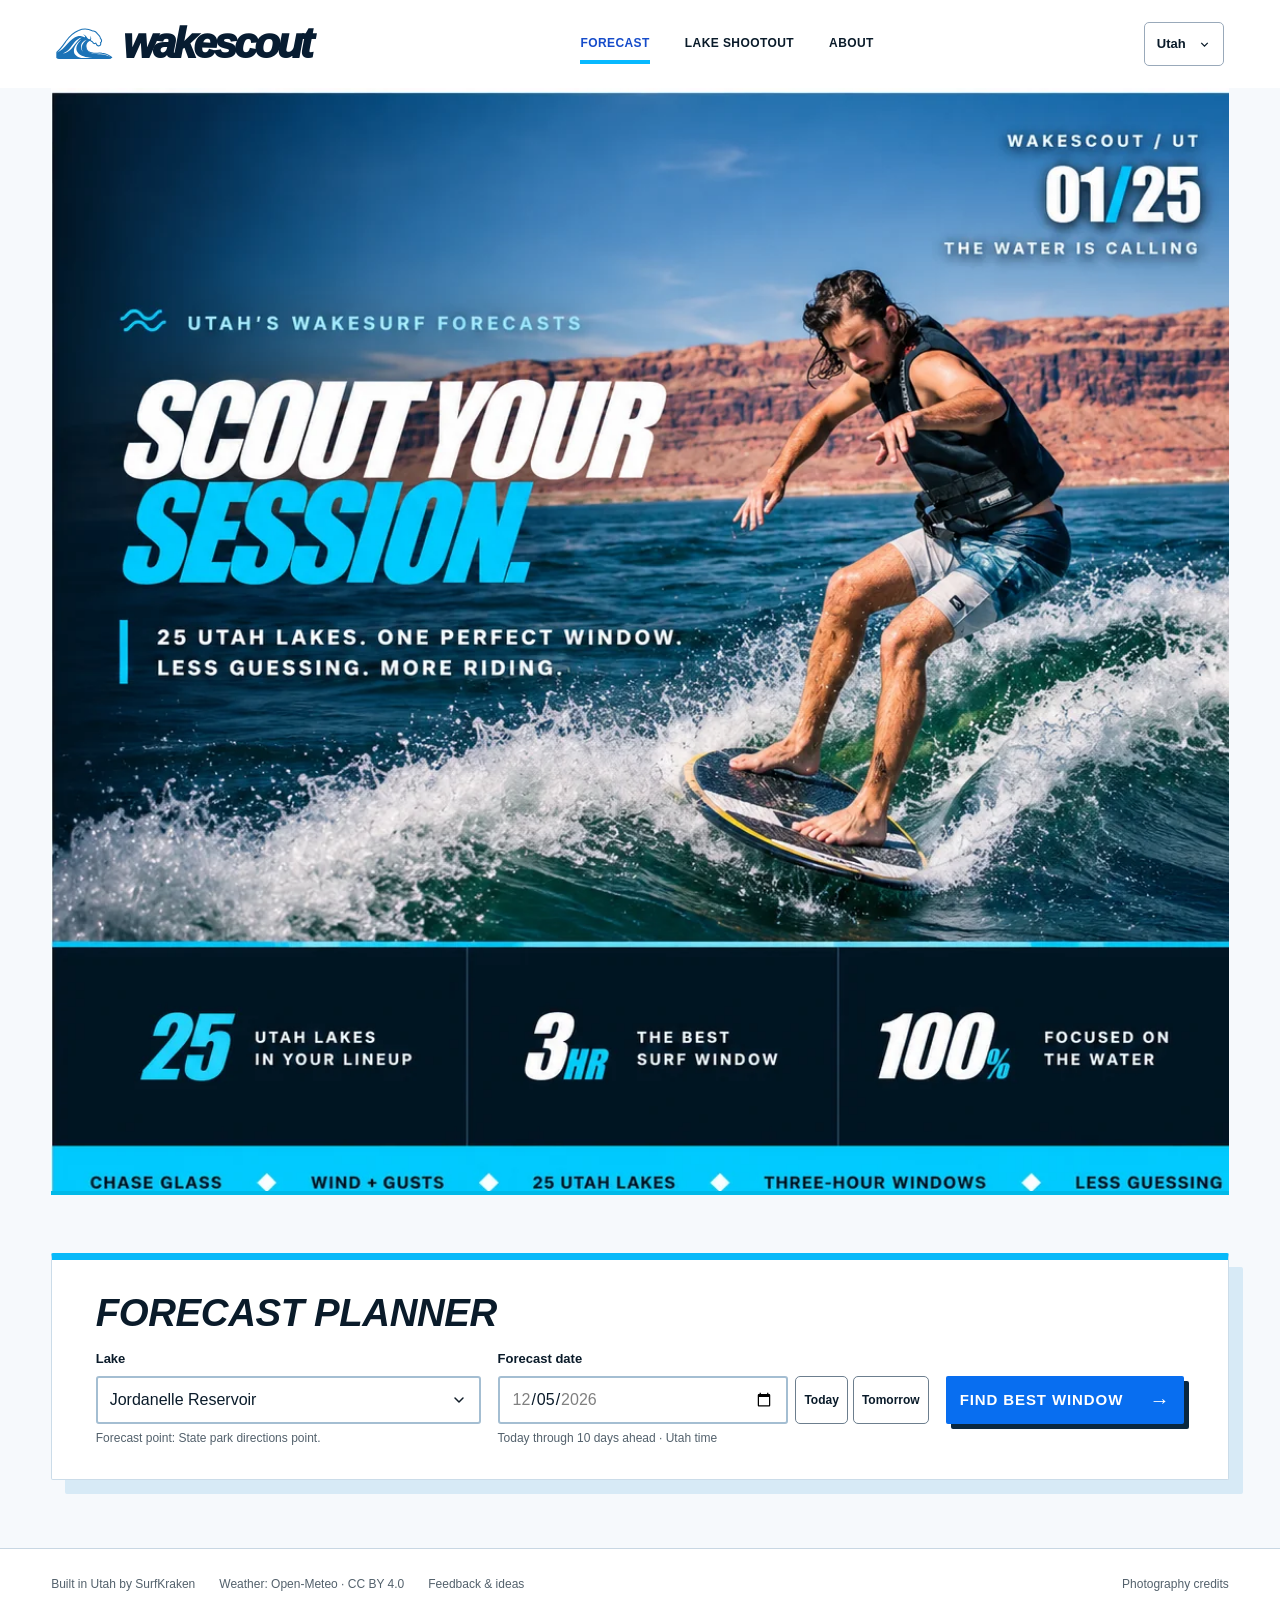
==== commit 050b50d5: "Publish approved WakeScout action hero with full wakesurf board" ====
--- a/index.html
+++ b/index.html
@@ -1,5 +1,6 @@
-<!doctype html>
-<html lang="en"><head><meta charset="utf-8"><meta name="viewport" content="width=device-width, initial-scale=1, viewport-fit=cover"><meta name="theme-color" content="#ffffff"><meta name="description" content="Find your best three-hour daylight wakesurfing window at 25 Utah lakes. Free weather planning from WakeScout."><title>WakeScout | Utah Wakesurf Forecast</title><link rel="icon" href="[data-uri]" type="image/svg+xml"><link rel="apple-touch-icon" href="[data-uri]"><style>:root{color-scheme:light;--bg:#fff;--ink:#111d29;--muted:#53616c;--blue:#1758ee;--ice:#eef5ff;--line:#d8e0e5;--sans:'Helvetica Neue',Arial,sans-serif;--serif:Georgia,'Times New Roman',serif;--page:1440px}
+<!DOCTYPE html>
+
+<html lang="en"><head><meta charset="utf-8"/><meta content="width=device-width, initial-scale=1, viewport-fit=cover" name="viewport"/><meta content="#ffffff" name="theme-color"/><meta content="Find your best three-hour daylight wakesurfing window at 25 Utah lakes. Free weather planning from WakeScout." name="description"/><title>WakeScout | Utah Wakesurf Forecast</title><link href="[data-uri]" rel="icon" type="image/svg+xml"/><link href="[data-uri]" rel="apple-touch-icon"/><style>:root{color-scheme:light;--bg:#fff;--ink:#111d29;--muted:#53616c;--blue:#1758ee;--ice:#eef5ff;--line:#d8e0e5;--sans:'Helvetica Neue',Arial,sans-serif;--serif:Georgia,'Times New Roman',serif;--page:1440px}
 *{box-sizing:border-box}html{scroll-behavior:smooth;scroll-padding-top:22px}body{margin:0;color:var(--ink);background:#fff;font:16px/1.6 var(--sans);-webkit-font-smoothing:antialiased}button,input,select,textarea{font:inherit}button,a,input,select,summary{touch-action:manipulation}button{cursor:pointer;color:inherit}button:disabled{opacity:.55;cursor:wait}a{color:inherit;text-underline-offset:4px}button,a{ -webkit-tap-highlight-color:transparent}button:focus-visible,a:focus-visible,input:focus-visible,select:focus-visible,summary:focus-visible,textarea:focus-visible,[tabindex]:focus-visible{outline:3px solid var(--blue);outline-offset:5px}[hidden]{display:none!important}img{max-width:100%;display:block}figure,p,h1,h2,h3{margin:0}h1,h2,h3{line-height:1.08}em{font-family:var(--serif);font-weight:400}button{border-radius:0}.sr-only{position:absolute;width:1px;height:1px;overflow:hidden;clip-path:inset(50%);white-space:nowrap}.skip{position:fixed;left:-9999px;z-index:100}.skip:focus{left:15px;top:15px;background:#fff;padding:15px;border:2px solid var(--blue)}
 .topbar{max-width:var(--page);margin:auto;display:flex;align-items:center;justify-content:space-between;padding:25px 4%;gap:28px;min-height:96px}.brand{font-size:35px;letter-spacing:-2.1px;font-weight:900;text-decoration:none;line-height:1}nav{display:flex;gap:27px;align-items:center}nav button{border:0;background:none;font-size:12px;font-weight:700;padding:10px 0;position:relative}nav button:after{content:'';position:absolute;left:0;bottom:3px;height:2px;width:0;background:var(--blue);transition:width .2s}nav button:hover:after,nav button[aria-current=page]:after{width:100%}.state-menu{position:relative;z-index:15}.state-menu>summary{list-style:none;min-height:42px;display:flex;align-items:center;gap:22px;border:1px solid #6c7e8e;padding:8px 15px;font-size:12px;font-weight:700}.state-menu>summary::-webkit-details-marker{display:none}.state-options{position:absolute;right:0;top:calc(100% + 8px);width:270px;padding:22px;background:#fff;box-shadow:0 12px 40px #111d2926;border:1px solid var(--line)}.state-options .eyebrow{font-size:9px}.state-options a,.state-coming{display:flex;flex-direction:column;padding:14px 0;text-decoration:none;border-bottom:1px solid var(--line);font-size:15px;font-weight:700}.state-options small{font-size:11px;color:var(--muted);font-weight:400}.state-options a{color:var(--blue)}
 main{max-width:var(--page);margin:auto;padding:0 4%}.eyebrow{font-size:10px;line-height:1.6;letter-spacing:1.8px;font-weight:800;color:var(--blue);text-transform:uppercase}
@@ -167,475 +168,405 @@
  .recommend-top,.metrics{background:#fff;color:#000}
  .recommend-top .eyebrow,.recommend-top .window-time,.recommend-top .result-date,.recommend-top .window-note,.recommend-top .elapsed{color:#000}
 }
+
+/* WakeScout / ACTION EDITION. Visual layer only, forecast scripts untouched. */
+:root{--deep:#061a2c;--electric:#28c8ff;--blue:#096cf3;--ink:#0a1b2a;--ice:#eef7ff;--line:#c8d7e3}
+body{background:#f6f9fc;color:var(--ink)}
+.utility-bar{background:#07192a!important;color:#b9eaff!important;border-bottom:1px solid #183d59;letter-spacing:.2em}
+.topbar{max-width:none;min-height:88px;padding:12px clamp(20px,4.4vw,80px);background:#fff}
+.topbar .brand{font-size:clamp(30px,3.3vw,45px);font-weight:950;letter-spacing:-.075em;font-style:italic;color:#071c31}
+.topbar .brand span{color:#00aef0}
+.topbar nav button{font-size:12px;font-weight:850;letter-spacing:.035em;text-transform:uppercase}
+.topbar nav button[aria-current=page]:after{height:4px;background:#07b9ff}
+#planner{max-width:none;padding:0 0 68px;background:#f6f9fc}
+.session-hero{border-radius:0;min-height:clamp(660px,64vw,850px);display:flex;align-items:center;overflow:hidden;background:#06192b;box-shadow:none}
+.session-images{inset:0;z-index:-2}
+.session-images img{object-position:32% 48%;filter:saturate(1.2) contrast(1.03) brightness(1.14)}
+.session-images:after{background:linear-gradient(90deg,rgba(3,15,29,.76) 0%,rgba(4,21,38,.54) 26%,rgba(4,23,42,.19) 57%,rgba(5,21,39,.06) 100%),linear-gradient(0deg,rgba(2,13,25,.95) 0%,transparent 36%,rgba(0,11,23,.12) 80%)}
+.hero-copy{max-width:950px;padding:30px 30px 185px clamp(28px,6.3vw,112px);position:relative;z-index:1}
+.hero-kicker{display:inline-flex;gap:12px;align-items:center;padding:10px 15px 10px 0;color:#7cddff;font-size:clamp(11px,1.05vw,14px);font-weight:900;letter-spacing:.22em}
+.hero-copy h1{font-family:Impact,'Arial Black','Helvetica Neue',sans-serif;font-stretch:condensed;font-weight:950;font-style:italic;font-size:clamp(70px,10.7vw,168px);line-height:.81;letter-spacing:-.055em;margin:20px 0 28px;text-shadow:0 8px 26px rgba(0,0,0,.2);transform:skew(-2deg);text-transform:uppercase}
+.hero-copy h1 span{white-space:nowrap}
+#headline-accent{color:#3bd2ff;text-shadow:0 5px 25px rgba(0,50,80,.32)}
+.hero-copy p{max-width:540px;font-size:clamp(13px,1.35vw,19px);line-height:1.55;letter-spacing:.15em;font-weight:850;color:#f3fbff;text-transform:uppercase;border-left:5px solid #24c8ff;padding-left:19px}
+.hero-edition{position:absolute;right:clamp(18px,4.4vw,72px);top:38px;z-index:1;display:flex;flex-direction:column;align-items:flex-end;gap:4px;color:#d8f3ff;text-align:right;font-size:10px;font-weight:850;letter-spacing:.18em;text-shadow:0 2px 9px #001}
+.hero-edition strong{font-family:Impact,'Arial Black',sans-serif;font-size:clamp(44px,6vw,88px);line-height:1;letter-spacing:-.04em;color:white}
+.hero-edition strong span{color:#2cc9ff}
+.hero-bottom-rail{position:absolute;bottom:0;left:0;right:0;z-index:3;min-height:148px;display:grid;grid-template-columns:1.25fr 1fr 1fr 1fr;align-items:stretch;background:rgba(3,18,33,.93);border-top:3px solid #2bcaff;backdrop-filter:blur(14px);padding:0 clamp(20px,5vw,86px);color:#fff}
+.rail-lead,.rail-stat{display:flex;align-items:center;gap:18px;border-right:1px solid rgba(145,214,251,.22);padding:22px clamp(12px,2vw,36px)}
+.rail-lead{padding-left:0;color:#a7eaff;font-weight:900;font-size:clamp(11px,1.2vw,16px);line-height:1.3;letter-spacing:.1em}
+.rail-cross{font-size:clamp(36px,5vw,68px);color:#35d4ff;line-height:1}
+.rail-stat strong{font-family:Impact,'Arial Black',sans-serif;font-size:clamp(47px,6.4vw,92px);font-style:italic;line-height:1;letter-spacing:-.035em}
+.rail-stat:nth-child(2) strong{color:#34d0ff}
+.rail-stat>span{font-size:clamp(9px,.85vw,12px);font-weight:850;line-height:1.45;letter-spacing:.1em;color:#c6e6f8}
+.rail-small{font-size:.45em;color:#47d6ff;letter-spacing:0}
+.rail-final{border-right:0}
+.action-marquee{background:#0bb6f0;overflow:hidden;border-bottom:5px solid #071d32}
+.marquee-inner{max-width:1600px;margin:auto;display:flex;align-items:center;justify-content:space-between;gap:20px;padding:15px 4%;white-space:nowrap;color:#05233a;font-weight:950;font-size:clamp(10px,1.08vw,15px);letter-spacing:.1em}
+.marquee-inner i{display:block;width:8px;height:8px;flex:0 0 8px;transform:rotate(45deg);background:#fff}
+.launch-pad{max-width:1390px;margin:58px auto 0!important;padding:32px clamp(22px,3.4vw,48px)!important;border:1px solid #cbdce9!important;border-top:7px solid #08b9f9!important;border-radius:2px!important;background:#fff!important;box-shadow:14px 14px 0 #d7eaf6!important}
+.launch-pad h2{font-family:Impact,'Arial Black',sans-serif!important;text-transform:uppercase;letter-spacing:-.01em!important;font-style:italic;font-size:clamp(25px,3vw,42px)!important}
+.launch-pad select,.launch-pad input{border-radius:3px!important;border:2px solid #a4bed2!important}
+.launch-pad .primary,#run{background:#086ef0!important;color:white!important;border-radius:2px!important;font-weight:900!important;letter-spacing:.06em!important;text-transform:uppercase;box-shadow:5px 5px 0 #0a2840;transition:transform .15s,box-shadow .15s}
+.launch-pad .primary:hover,#run:hover{transform:translate(2px,2px);box-shadow:3px 3px 0 #0a2840}
+.results-area,.lineup-panel{max-width:1390px;margin-left:auto!important;margin-right:auto!important}
+.recommendation{box-shadow:12px 12px 0 #d8e9f6}
+.recommend-top{background:#081e33!important}
+.recommend-top .window-time{font-family:Impact,'Arial Black',sans-serif!important;font-style:italic;letter-spacing:-.02em}
+@media(max-width:1000px){.hero-bottom-rail{grid-template-columns:repeat(3,1fr)}.rail-lead{display:none}.hero-copy{padding-bottom:160px}.rail-stat{justify-content:center}.rail-stat:first-of-type{padding-left:0}}
+@media(max-width:669px){
+.topbar{padding:12px 16px}.session-hero{min-height:570px}.session-images{inset:0}.session-images img{object-position:34% 50%}
+.session-images:after{background:linear-gradient(90deg,rgba(2,13,26,.67),rgba(2,13,26,.18) 80%),linear-gradient(0deg,rgba(2,13,26,.95),transparent 75%)}
+.hero-copy{align-self:center;max-width:100%;padding:20px 18px 130px}.hero-copy h1{font-size:clamp(57px,12.8vw,90px);margin:14px 0 24px}.hero-copy p{font-size:12px;max-width:30ch;letter-spacing:.08em}
+.hero-edition{right:17px;top:16px}.hero-edition strong{font-size:38px}.hero-edition span:last-child{display:none}
+.hero-bottom-rail{min-height:99px;padding:0 10px;grid-template-columns:repeat(3,1fr)}.rail-stat{padding:13px 8px;gap:5px;flex-direction:column;align-items:flex-start;justify-content:center}.rail-stat strong{font-size:clamp(34px,9vw,54px)}.rail-stat>span{font-size:8px;letter-spacing:.04em}.rail-stat:first-of-type{padding-left:8px}
+.marquee-inner{overflow:hidden;justify-content:flex-start;gap:13px;padding:12px 16px}.marquee-inner span{font-size:10px}.marquee-inner span:nth-of-type(n+4),.marquee-inner i:nth-of-type(n+4){display:none}
+.launch-pad{margin:28px 12px 0!important;padding:21px 17px!important;box-shadow:6px 6px 0 #d7eaf6!important}
+}
+@media(prefers-reduced-motion:reduce){.launch-pad .primary,#run{transition:none}}
+@media print{.hero-bottom-rail,.action-marquee{display:none!important}}
+
+/* Position the rider to the right of the hero headline without changing the headline. */
+.session-images .forecast-image{width:125%;max-width:none;transform:translateX(15%);object-position:center 48%}
+@media(max-width:669px){.session-images .forecast-image{width:135%;transform:translateX(10%);object-position:center 50%}}
+</style><style>
+/* Approved X-Games hero artwork, full surfboard visible, integrated without altering forecast code. */
+.session-hero{position:relative!important;display:block!important;height:auto!important;min-height:0!important;max-height:none!important;padding:0!important;margin:0!important;overflow:hidden!important;background:#031b2d!important;border:0!important;border-bottom:4px solid #00b9e8!important;border-radius:0!important;box-shadow:none!important;aspect-ratio:1134/1066!important}
+.session-hero .approved-hero-art{display:block!important;width:100%!important;height:100%!important;object-fit:fill!important;position:static!important;max-width:none!important}
+@media(max-width:720px){.session-hero{aspect-ratio:1134/1066!important}}
 </style></head>
 <body><a class="skip" href="#main">Skip to main content</a>
 <header class="topbar">
-  <a href="./" class="brand" aria-label="WakeScout home"><svg class="brand-wave" viewBox="3 8 256 142" width="45" height="25" aria-hidden="true" focusable="false"><path d="M7 117C24 103 34 88 48 68 64 45 82 28 105 19c23-10 43-8 62 1 8 3 15 3 20 10 4 6 10 10 14 16 2 3 3 6 3 9 5 5 7 11 3 17l-3 2c3 5 1 11-3 13-6 4-12 0-15-5l-3-6c-3 4-10 3-13-2l-2-4c-4 0-8-4-10-8-11 5-20 14-20 27 0 18 15 31 36 33 13 1 24-2 37 0 17 2 33 9 44 19-4 4-9 5-16 5H18c-5 0-9-1-11-4Z" fill="none" stroke="currentColor" stroke-width="4.8" stroke-linecap="round" stroke-linejoin="round"/><path d="M7 119c19-7 34-24 47-39 16-19 31-31 47-35 11-3 19 0 25 3 5 2 9 2 9-1s-5-8-10-10c8 1 12 5 16 11 4 7 8 11 13 11 6 0 7-8 2-15 6 4 8 10 5 17-14 5-23 15-23 28 0 19 15 32 36 35 16 3 27 1 41 4 15 3 28 7 40 13l-7 5H17l-10-4Zm112-68c-29 8-39 33-55 51-8 9-18 16-30 21 16-2 29-11 41-24 15-17 25-36 44-48Zm-1 10c-21 12-34 34-34 51 0 16 13 26 33 32h52c-34-4-54-10-65-22-18-19-6-44 14-61Zm25 0c-17 4-26 16-27 29-1 9 2 18 9 25-6-9-7-17-5-25 4-13 12-22 23-29Z" fill="currentColor" fill-rule="evenodd"/></svg>wakescout</a>
-  <nav aria-label="Main navigation">
-    <button type="button" data-mode="window" aria-current="page">Forecast</button>
-    <button type="button" data-mode="shootout">Lake Shootout</button>
-    <button type="button" data-mode="about">About</button>
-  </nav>
-  <details class="state-menu">
-    <summary aria-label="Choose state. Current state: Utah">Utah <svg aria-hidden="true" viewBox="0 0 16 16" width="13" height="13"><path d="m4 6 4 4 4-4" fill="none" stroke="currentColor" stroke-width="1.6"/></svg></summary>
-    <div class="state-options"><p class="eyebrow">States</p><div class="state-coming" aria-current="location"><span>Utah</span><small>25 lakes · Available now</small></div><div class="state-coming" aria-disabled="true"><span>Idaho</span><small>Coming January 2027</small></div><div class="state-coming" aria-disabled="true"><span>Arizona</span><small>Coming January 2027</small></div></div>
-  </details>
+<a aria-label="WakeScout home" class="brand" href="./"><svg aria-hidden="true" class="brand-wave" focusable="false" height="25" viewbox="3 8 256 142" width="45"><path d="M7 117C24 103 34 88 48 68 64 45 82 28 105 19c23-10 43-8 62 1 8 3 15 3 20 10 4 6 10 10 14 16 2 3 3 6 3 9 5 5 7 11 3 17l-3 2c3 5 1 11-3 13-6 4-12 0-15-5l-3-6c-3 4-10 3-13-2l-2-4c-4 0-8-4-10-8-11 5-20 14-20 27 0 18 15 31 36 33 13 1 24-2 37 0 17 2 33 9 44 19-4 4-9 5-16 5H18c-5 0-9-1-11-4Z" fill="none" stroke="currentColor" stroke-linecap="round" stroke-linejoin="round" stroke-width="4.8"></path><path d="M7 119c19-7 34-24 47-39 16-19 31-31 47-35 11-3 19 0 25 3 5 2 9 2 9-1s-5-8-10-10c8 1 12 5 16 11 4 7 8 11 13 11 6 0 7-8 2-15 6 4 8 10 5 17-14 5-23 15-23 28 0 19 15 32 36 35 16 3 27 1 41 4 15 3 28 7 40 13l-7 5H17l-10-4Zm112-68c-29 8-39 33-55 51-8 9-18 16-30 21 16-2 29-11 41-24 15-17 25-36 44-48Zm-1 10c-21 12-34 34-34 51 0 16 13 26 33 32h52c-34-4-54-10-65-22-18-19-6-44 14-61Zm25 0c-17 4-26 16-27 29-1 9 2 18 9 25-6-9-7-17-5-25 4-13 12-22 23-29Z" fill="currentColor" fill-rule="evenodd"></path></svg>wakescout</a>
+<nav aria-label="Main navigation">
+<button aria-current="page" data-mode="window" type="button">Forecast</button>
+<button data-mode="shootout" type="button">Lake Shootout</button>
+<button data-mode="about" type="button">About</button>
+</nav>
+<details class="state-menu">
+<summary aria-label="Choose state. Current state: Utah">Utah <svg aria-hidden="true" height="13" viewbox="0 0 16 16" width="13"><path d="m4 6 4 4 4-4" fill="none" stroke="currentColor" stroke-width="1.6"></path></svg></summary>
+<div class="state-options"><p class="eyebrow">States</p><div aria-current="location" class="state-coming"><span>Utah</span><small>25 lakes · Available now</small></div><div aria-disabled="true" class="state-coming"><span>Idaho</span><small>Coming January 2027</small></div><div aria-disabled="true" class="state-coming"><span>Arizona</span><small>Coming January 2027</small></div></div>
+</details>
 </header>
 <main id="main">
 <section id="planner">
-  <div class="planner-layout">
-    <header class="session-hero" aria-labelledby="headline">
-      <div class="session-images">
-        <img class="forecast-image" src="[data-uri]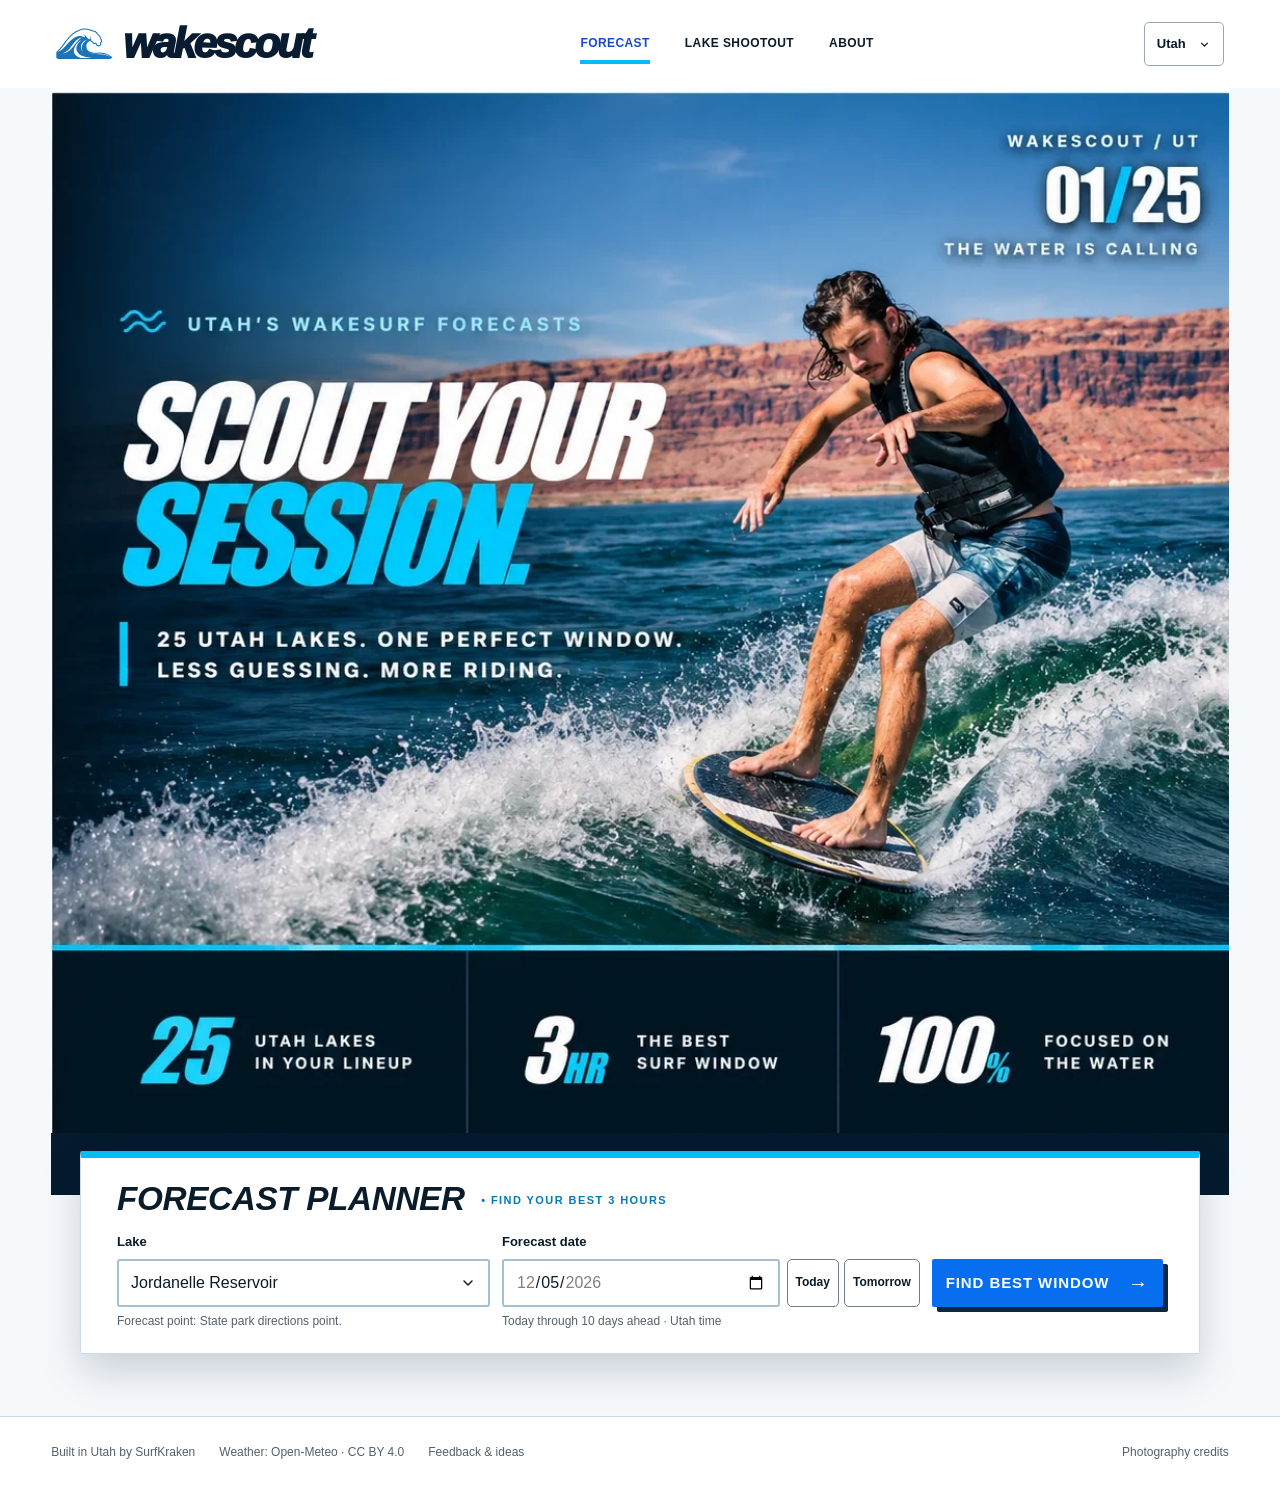
==== commit 412fa989: "Promote forecast-first hero layout and remove clipped feature ticker" ====
--- a/index.html
+++ b/index.html
@@ -234,6 +234,17 @@
 .session-hero{position:relative!important;display:block!important;height:auto!important;min-height:0!important;max-height:none!important;padding:0!important;margin:0!important;overflow:hidden!important;background:#031b2d!important;border:0!important;border-bottom:4px solid #00b9e8!important;border-radius:0!important;box-shadow:none!important;aspect-ratio:1134/1066!important}
 .session-hero .approved-hero-art{display:block!important;width:100%!important;height:100%!important;object-fit:fill!important;position:static!important;max-width:none!important}
 @media(max-width:720px){.session-hero{aspect-ratio:1134/1066!important}}
+</style><style>
+/* Forecast-first refinement: preserve approved artwork, remove clipped ticker, and promote the planner. */
+#planner{padding-bottom:42px!important}
+.session-hero{max-width:1200px!important;margin:0 auto!important;border-bottom:0!important}
+.session-hero .approved-hero-art{width:100%!important;height:auto!important;object-fit:contain!important;display:block!important}
+.launch-pad{position:relative!important;z-index:5!important;max-width:1120px!important;margin:-44px auto 20px!important;padding:23px clamp(18px,3vw,36px)!important;border-top:7px solid #05bbf8!important;box-shadow:0 18px 40px rgba(4,28,54,.18)!important}
+.launch-pad h2{font-size:clamp(25px,2.6vw,34px)!important;margin:0 0 15px!important}
+.launch-pad h2::after{content:'  •  FIND YOUR BEST 3 HOURS';font-family:Arial,sans-serif;font-style:normal;font-size:11px;letter-spacing:.13em;color:#0877b4;vertical-align:middle;margin-left:12px}
+@media(min-width:1020px){#search-form{gap:12px!important}}
+@media(max-width:720px){.session-hero{aspect-ratio:auto!important}.launch-pad{margin:-16px 10px 18px!important;padding:18px 16px!important}.launch-pad h2::after{display:block;margin:7px 0 0;font-size:10px}}
+.has-report .launch-pad{margin:0 auto 20px!important}
 </style></head>
 <body><a class="skip" href="#main">Skip to main content</a>
 <header class="topbar">
@@ -251,8 +262,7 @@
 <main id="main">
 <section id="planner">
 <div class="planner-layout">
-<header aria-label="WakeScout: Scout Your Session" class="session-hero"><img alt="WakeScout: Scout Your Session. 25 Utah lakes, best three-hour surf window, with wakesurfer and full surfboard riding a wave against Utah red cliffs." class="approved-hero-art" fetchpriority="high" height="1066" src="[data-uri]" width="1134"/></header>
-
+<header aria-label="WakeScout: Scout Your Session" class="session-hero"><img alt="WakeScout: Scout Your Session. 25 Utah lakes, best three-hour surf window, with wakesurfer and full surfboard riding a wave against Utah red cliffs." class="approved-hero-art" fetchpriority="high" height="1006" src="[data-uri]